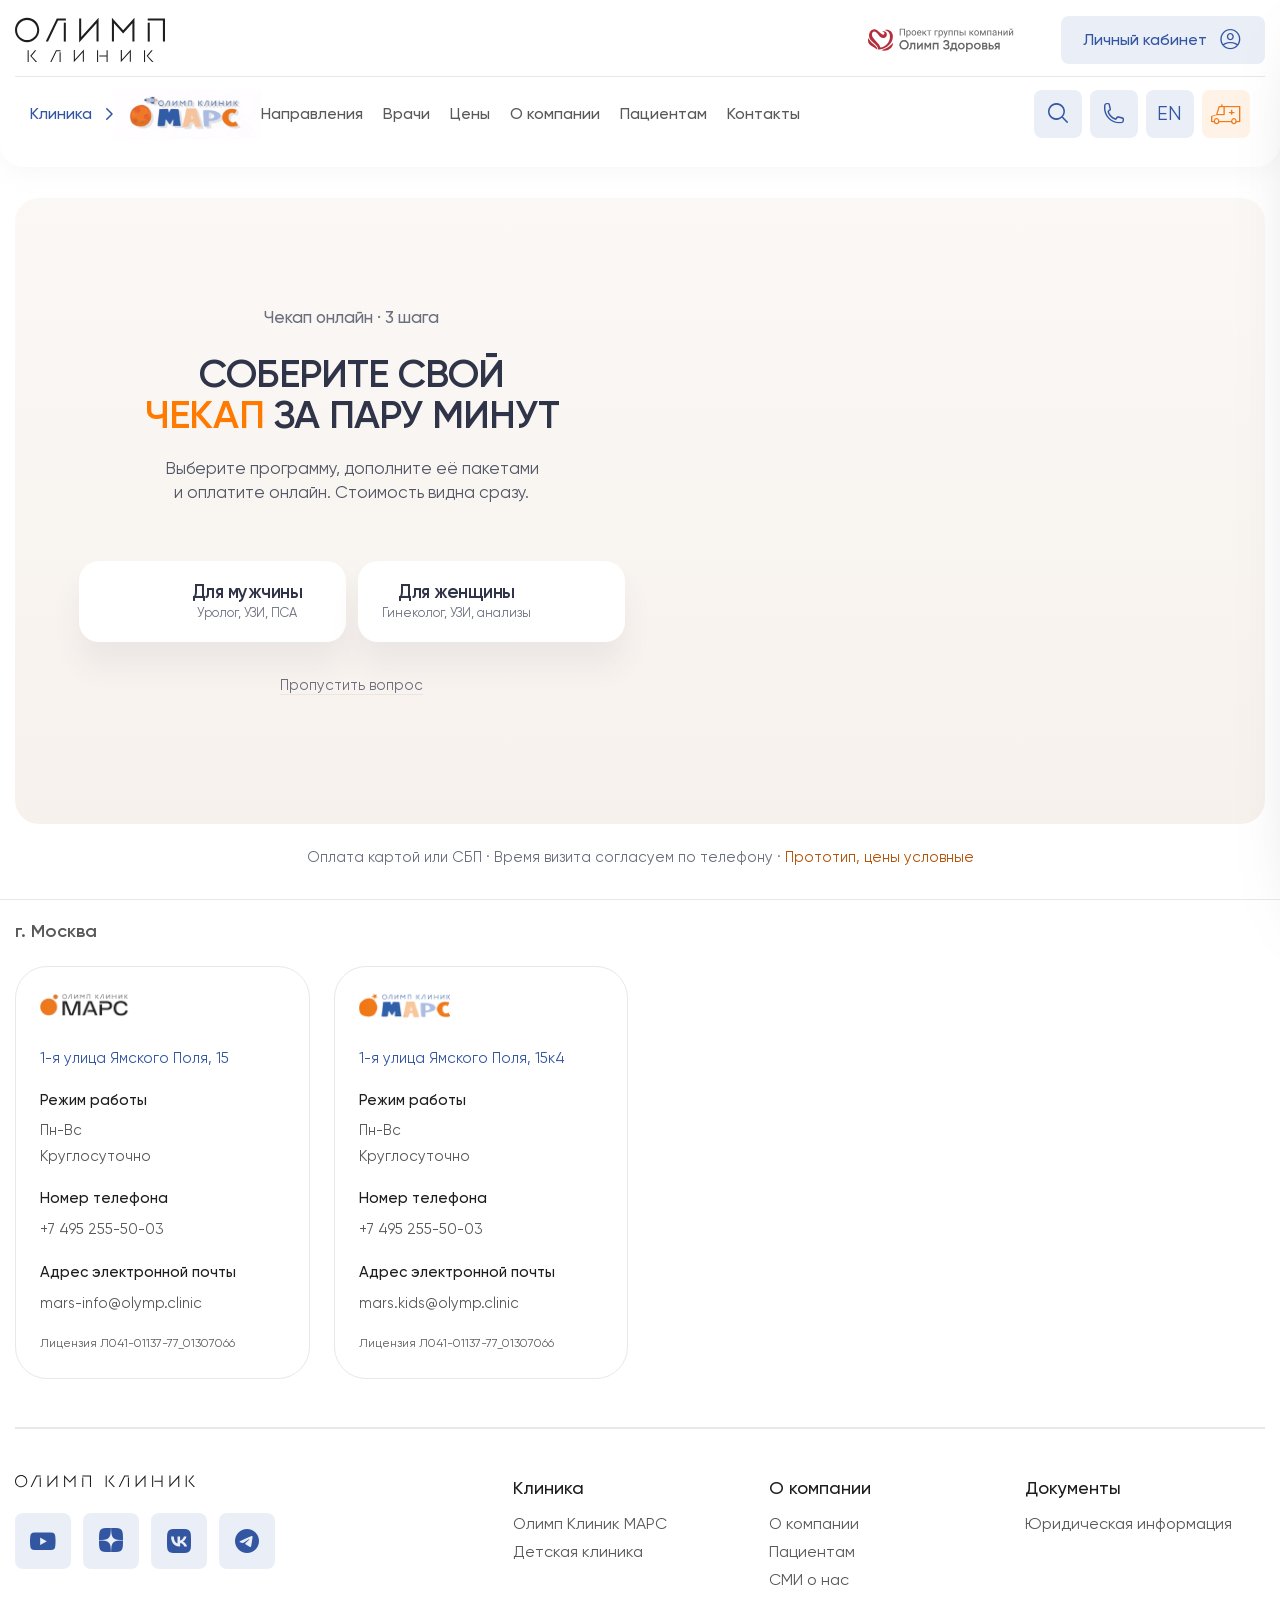
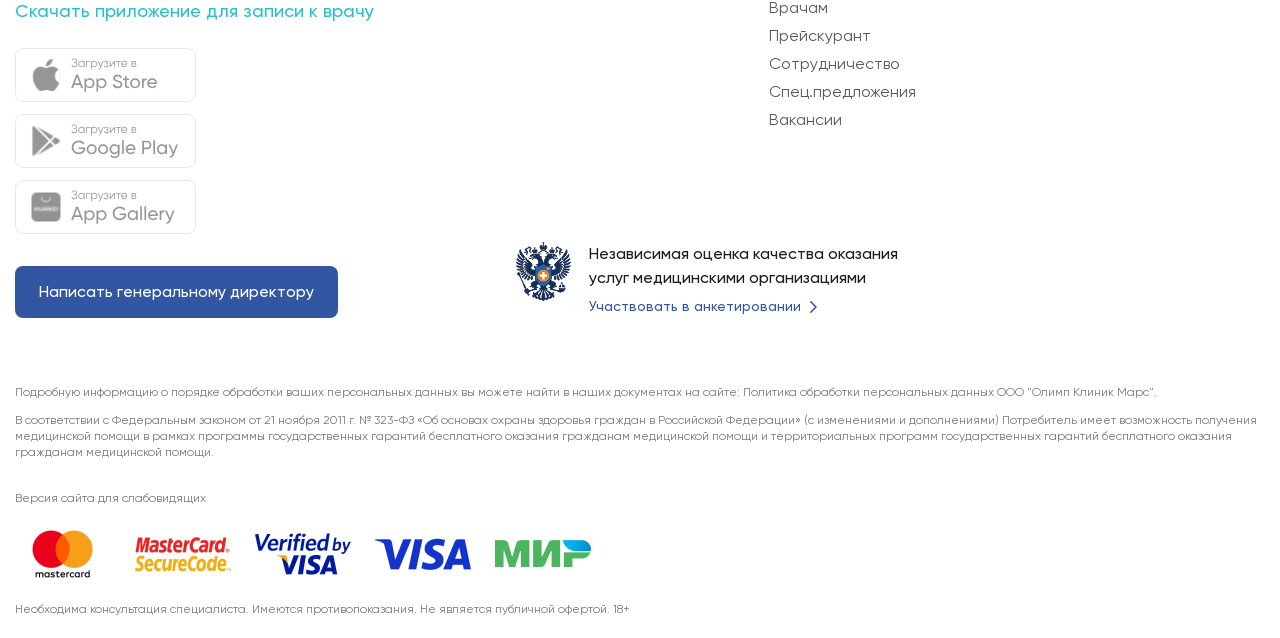
==== v3.html @ a95e1b75 "Добавить v3 отдельной страницей: шапка и подвал сайта, Gilroy, обводка карточек Co-Authored-By: Clau" ====
<!doctype html>
<html lang="ru">
<head>
<meta charset="utf-8">
<meta name="viewport" content="width=device-width, initial-scale=1, viewport-fit=cover">
<title>Конструктор чекапа · v3</title>
<link rel="icon" type="image/png" sizes="96x96" href="[data-uri]">
<link rel="preconnect" href="https://fonts.googleapis.com">
<link rel="stylesheet" href="https://fonts.googleapis.com/css2?family=JetBrains+Mono:wght@400;600&display=swap">
<style>
/* v2 — по макету Figma «Mars clinic» (node 2-894): кремовый фон, белые карточки, navy-остров заказа, оранжевый акцент.
   Всё выровнено по одной сетке: общий левый край у заголовка, карточек и логотипа; общая ось у текста и кнопок на интро. */
:root{
  --page:#ffffff; --bg:#f7f3ef; --card:#ffffff; --card-shadow:0 0 24px rgba(0,35,112,.12); --cream:#f6efe8; --cream-2:#efe6dc;
  --hover-shadow:0 30px 70px -18px rgba(150,96,52,.14),0 8px 24px -12px rgba(150,96,52,.08);
  --ink:#2f3448; --muted:#6b6f7d; --faint:#9a9daa; --line:#ebe5de;
  --navy:#203f8c; --navy-2:#18326f; --blue:#2c4fa3;
  --orange:#ff7a00; --orange-2:#ff9230;
  --ok:#00a69c; --ok-soft:#e5f6f5; --warn:#b45309; --warn-soft:#fff1e5; --err:#e84355;
  --f-ui:SiteGilroy,-apple-system,BlinkMacSystemFont,"Segoe UI",Roboto,Helvetica,Arial,sans-serif;
  --f-mono:"JetBrains Mono",ui-monospace,Menlo,monospace;
  --gut:15px; --container:1502px; --sh-h:167px; --sh-bar:91px; --sh-bottom:0px;   /* внешнее поле страницы */
  --pad:clamp(16px,calc(8px + 1.85vw),40px);   /* внутреннее поле карточек */
  --gap:clamp(12px,calc(8px + .9vw),18px);   /* расстояние между карточками */
  /* --vu: «вертикальный пиксель». 1px при высоте окна от 900, плавно до .5px при 600 — на него умножены вертикальные отступы */
  --vu:clamp(.5px,calc(.5px + (100svh - 600px) * .00167),1px);
  --v-page:clamp(12px,min(2.4vw,calc(32 * var(--vu))),32px);   /* верхнее поле страницы */
  --v-bottom:120px;                                          /* нижнее поле: под панелью заказа на мобильном */
  --pad-y:clamp(14px,min(var(--pad),calc(40 * var(--vu))),40px);   /* вертикальное поле карточек */
  --ctl:max(50px,calc(64 * var(--vu)));                      /* высота крупных кнопок */
  --ac-px:clamp(16px,calc(10.667px + 1.481vw),24px);
  --ac-py:clamp(14px,calc(24 * var(--vu)),24px);
  --b:clamp(.78px,calc(.66px + .0375vw),1px);                /* масштаб кнопок «Для мужчины / женщины» (1px = макет 96px) */
  --r:16px; --r-lg:24px;
  --spring:cubic-bezier(.32,1.42,.52,1); --ease:cubic-bezier(.2,.8,.2,1);
  color-scheme:light;
}
*{box-sizing:border-box}
html,body{margin:0}
body{background:var(--page);color:var(--ink);font-family:var(--f-ui);font-size:16px;line-height:1.5;-webkit-font-smoothing:antialiased}
button{font:inherit;color:inherit;cursor:pointer}
:focus-visible{outline:2px solid var(--orange);outline-offset:2px}
/* обводка только для клавиатуры: после клика мышью или тапа её нет */
html[data-input="pointer"] :focus-visible{outline:none}
h1,h2,h3,h4{margin:0;text-wrap:balance}
.mono{font-variant-numeric:tabular-nums;font-weight:600}

.wrap{max-width:var(--container);margin:0 auto;padding:calc(var(--sh-h) + var(--v-page)) max(var(--gut),env(safe-area-inset-right,0px)) var(--v-bottom) max(var(--gut),env(safe-area-inset-left,0px))}

@media (max-width:575px){ :root{--gut:16px} }
@media (min-width:1101px){
  :root{--v-bottom:clamp(32px,calc(120 * var(--vu)),120px);--b:clamp(.7px,min(calc(.7px + (100svh - 600px) * .001),calc(.7px + (100vw - 1100px) * .0008)),1px)}
  body.intro{--v-bottom:var(--v-page)}
}

/* ---------- logo ---------- */

/* ---------- stepper ---------- */
.stepper{display:flex;align-items:center;gap:6px;flex-wrap:wrap}
.st{display:flex;align-items:center;gap:10px;height:max(34px,calc(40 * var(--vu)));padding:0 16px;border-radius:12px;font-size:clamp(14px,calc(13.333px + .185vw),15px);color:var(--faint);font-weight:500;white-space:nowrap;transition:background .3s,color .3s}
.st b{font-weight:500;min-width:10px;text-align:center;display:grid;place-items:center}
.st b svg{width:13px;height:13px;color:var(--ok)}
.st.done{color:var(--muted)}
.st.cur{color:var(--ink);font-weight:700;background:var(--bg)}
.st.cur b{color:var(--orange);font-weight:600}

/* ---------- page head (шаги 1–4) ---------- */
.phead{display:grid;grid-template-columns:minmax(0,1fr) auto;align-items:center;gap:20px 32px;margin-bottom:clamp(14px,min(1.4vw,calc(20 * var(--vu))),20px)}
.phead h2{font-size:clamp(24px,min(max(2.6vw,calc(21px + 1.1vw)),5svh),42px);line-height:1.1;font-weight:700;letter-spacing:-.03em}
.phead p{margin:max(4px,calc(10 * var(--vu))) 0 0;color:var(--muted);font-size:clamp(15px,calc(13.667px + .37vw),17px)}
body.intro #flowHead{display:none}
@media (max-width:860px){ .phead{grid-template-columns:minmax(0,1fr)} .phead .stepper{order:-1;position:relative;flex-wrap:nowrap;overflow-x:auto;scrollbar-width:none;-webkit-overflow-scrolling:touch;margin-inline:calc(-1 * var(--gut));padding-inline:var(--gut)} .phead .stepper::-webkit-scrollbar{display:none} .phead .st{flex:none} }

/* ---------- layout ---------- */
.grid{display:grid;grid-template-columns:minmax(0,1fr) clamp(300px,24vw,413px);gap:var(--gap);align-items:stretch}
@media (min-width:1101px){ body:not(.s1) .grid{column-gap:clamp(40px,3.4vw,64px)} }
.grid.solo{grid-template-columns:minmax(0,1fr)}
.grid.solo .aside{display:none}
.stage{min-width:0}
.view{animation:viewIn .5s var(--ease) both}
@keyframes viewIn{from{opacity:0;transform:translateY(10px);filter:blur(6px)}to{opacity:1;transform:none;filter:none}}
@media (max-width:1100px){ .grid{grid-template-columns:minmax(0,1fr)} .aside{display:none} }

/* ================= INTRO ================= */
.hero{position:relative;background:linear-gradient(180deg,rgba(246,241,236,.5),rgba(239,228,218,.5));border-radius:var(--r-lg);min-height:clamp(500px,calc(100svh - var(--sh-h) - var(--v-page) - var(--v-bottom) - 23px - max(8px,calc(22 * var(--vu)))),800px);display:grid;grid-template-rows:1fr;isolation:isolate}
.hero-body{position:relative;z-index:3;display:grid;grid-template-columns:minmax(0,46%) 1fr;padding:0 0 0 clamp(24px,5vw,80px)}
.hero-copy{display:flex;flex-direction:column;align-items:center;justify-content:center;text-align:center;gap:max(10px,calc(22 * var(--vu)));padding:max(16px,calc(48 * var(--vu))) 0 max(20px,calc(64 * var(--vu)))}
.eyebrow{color:var(--muted);font-size:clamp(15px,calc(13.667px + .37vw),17px);font-weight:500}
.h1{font-size:clamp(26px,min(3.1vw,5.6svh),54px);line-height:1.04;font-weight:700;letter-spacing:-.02em;text-transform:uppercase}
.h1 em{font-style:normal;color:var(--orange)}
.lead{margin:0;color:var(--ink);opacity:.82;font-size:clamp(17px,1.2vw,21px);line-height:1.4;max-width:30em}
.pick{display:grid;grid-template-columns:1fr 1fr;gap:12px;width:100%;max-width:672px;margin-top:max(12px,calc(34 * var(--vu)))}
.who-btn{position:relative;height:calc(96 * var(--b));border:0;border-radius:20px;background:var(--card);box-shadow:0 23px 30px rgba(66,68,90,.07);display:grid;align-items:center;overflow:visible;isolation:isolate;transition:background .3s var(--ease),transform .45s var(--spring),box-shadow .3s}
.who-btn .t{display:flex;flex-direction:column;align-items:center;line-height:1.2}
.who-btn .t b{font-size:max(16px,calc(22 * var(--b)));font-weight:600;letter-spacing:-.025em;line-height:1.14;white-space:nowrap}
.who-btn .t small{font-size:max(13px,calc(15 * var(--b)));color:var(--muted);margin-top:2px;white-space:nowrap}
/* иконка одного размера и на одной высоте в обеих кнопках, зеркально по краям */
.who-btn .icw{position:absolute;inset:0;overflow:hidden;border-radius:inherit;pointer-events:none;z-index:1}
.who-btn .ic{position:absolute;display:flex;align-items:center;justify-content:center;pointer-events:none;z-index:1;transition:transform .5s var(--spring)}
.who-btn .rot{flex:none;display:block}
.who-btn .crop{display:block;position:relative;overflow:hidden}
.who-btn .crop img{position:absolute;max-width:none;display:block}
/* геометрия 1:1 из Figma (кнопка 330×96) */
.who-m .ic{left:calc(-10 * var(--b));top:calc(9 * var(--b));width:calc(127.47 * var(--b));height:calc(153.63 * var(--b))}
.who-m .rot{transform:rotate(-11.18deg)}
.who-m .crop{width:calc(103 * var(--b));height:calc(136.25 * var(--b))}
.who-m .crop img{left:-44.49%;top:-21.09%;width:185.07%;height:139.91%}
.who-f .ic{right:calc(8.6 * var(--b));top:calc(-55 * var(--b));width:calc(118.4 * var(--b));height:calc(146.64 * var(--b))}
.who-f .rot{transform:rotate(-20.31deg)}
.who-f .crop{width:calc(79.23 * var(--b));height:calc(127.04 * var(--b))}
.who-f .crop img{inset:0;width:100%;height:100%}
.who-m{grid-template-columns:calc(110 * var(--b)) 1fr;padding:0 calc(28 * var(--b)) 0 0}

.who-m .t{grid-column:2}
.who-f{grid-template-columns:1fr calc(110 * var(--b));padding:0 0 0 calc(28 * var(--b))}

.who-f .t{grid-column:1}
@media (hover:hover){.who-btn:hover{transform:translateY(-2px);box-shadow:0 26px 34px rgba(66,68,90,.14)}}
@media (hover:hover){.who-m:hover .ic{transform:translateY(-4px) rotate(6deg)}}
@media (hover:hover){.who-f:hover .ic{transform:translateY(-4px) rotate(-6deg)}}
.who-btn:active{transform:scale(.98)}
.skip{margin-top:max(0px,calc(6 * var(--vu)));background:none;border:0;color:var(--muted);font-size:clamp(14px,calc(13.333px + .185vw),15px);text-decoration:underline;text-decoration-color:var(--line);text-underline-offset:4px;padding:4px}
@media (hover:hover){.skip:hover{color:var(--ink)}}
/* фото: прижато к правому и нижнему краю карточки, голова выходит за верхний край */
.hero-ph{position:absolute;z-index:2;right:0;bottom:0;top:calc(-1 * min(16%,var(--v-page)));width:57%;overflow:hidden;border-bottom-right-radius:var(--r-lg);pointer-events:none}
.hero-ph img{position:absolute;right:0;bottom:-2%;width:100%;max-width:none;aspect-ratio:1;object-fit:cover;object-position:right bottom}
.hero-facts{margin:max(8px,calc(22 * var(--vu))) 0 0;text-align:center;color:var(--muted);font-size:clamp(14px,calc(13.333px + .185vw),15px)}
.hero-facts .pr{color:var(--warn)}
/* фото вписывается и в ширину, и в высоту блока: на низком окне голова не обрезается */
@media (min-width:1101px){
  .hero-ph{container-type:size}
  .hero-ph img{width:min(100cqw,105cqh)}
  .hero-body{grid-template-columns:minmax(0,max(46%,520px)) 1fr}
}
@media (max-width:1100px){
  .h1{font-size:clamp(26px,calc(19px + 2.2vw),40px)}
  .lead{font-size:clamp(15.5px,calc(14.273px + .341vw),17px)}
  .pick{grid-template-columns:repeat(auto-fit,minmax(min(100%,290px),1fr))}
  .hero{min-height:0;grid-template-rows:auto auto auto;margin-top:0}
  .hero-body{grid-template-columns:minmax(0,1fr);padding:0 clamp(16px,4vw,48px)}
  .hero-copy{padding:36px 0 32px}
  .hero-ph{position:relative;top:auto;width:100%;height:auto;margin-top:calc(min(100%,640px) * -.085);display:flex;justify-content:center;border-radius:0 0 var(--r-lg) var(--r-lg)}
  .hero-ph img{position:static;display:block;width:min(100%,640px)}
}
@media (max-width:640px){
  .hero{border-radius:16px}
  .hero-ph{border-radius:0 0 16px 16px}
  .pick{margin-top:18px}
}

/* ================= PROGRAMS ================= */
/* subgrid: название, цена, шкала, счётчики, список и ссылка стоят на одной линии во всех трёх карточках */
.cards{container-type:inline-size;display:grid;grid-template-columns:repeat(3,minmax(0,1fr));column-gap:var(--gap);row-gap:0}
.pcard{position:relative;grid-row:span 6;display:grid;grid-template-rows:subgrid;background:var(--card);border-radius:var(--r);padding:var(--pad-y) var(--pad);border:1px solid #e8e8e8;cursor:pointer;transition:border-color .25s,box-shadow .3s,transform .4s var(--spring)}
@media (hover:hover){.pcard:hover{box-shadow:var(--card-shadow)}}
/* выбранная: рамка 2px без сдвига вёрстки — второй пиксель даёт внутренняя тень */
.pcard.sel{border-color:var(--navy);box-shadow:inset 0 0 0 1px var(--navy),0 0 0 0 transparent}
@media (hover:hover){.pcard.sel:hover{box-shadow:inset 0 0 0 1px var(--navy),var(--card-shadow)}}
.pcard h3{font-size:clamp(19px,calc(8px + 1.6cqw),24px);font-weight:700;letter-spacing:-.02em;line-height:1.2}
.pcard .desc{margin:max(3px,calc(6 * var(--vu))) 0 0;color:var(--muted);font-size:clamp(14px,calc(13.333px + .185vw),15px);line-height:1.5}
.price{padding-top:max(12px,calc(30 * var(--vu)));font-variant-numeric:tabular-nums;font-weight:700;font-size:clamp(24px,calc(14px + 2cqw),36px);letter-spacing:-.02em;line-height:1.1;align-self:end}
.meter{margin-top:max(10px,calc(18 * var(--vu)));height:2px;background:var(--line);border-radius:2px;overflow:hidden}
.meter i{display:block;height:100%;background:var(--orange);transition:width .8s var(--spring)}
.counts{margin:max(8px,calc(16 * var(--vu))) 0 0;color:var(--muted);font-size:clamp(14px,calc(13.333px + .185vw),15px)}
.counts b{color:var(--ink);font-weight:700}
.hl{list-style:none;margin:max(12px,calc(26 * var(--vu))) 0 0;padding:max(10px,calc(22 * var(--vu))) 0 0;border-top:1px dashed var(--line);display:grid;gap:max(4px,calc(8 * var(--vu)));align-content:start;font-size:clamp(14px,calc(13px + .278vw),15.5px)}
.hl .plus{color:var(--muted);font-size:clamp(13px,calc(12.333px + .185vw),14px)}
/* вход карточек программ: текст со стаггером, линия рисуется слева направо; только при переходе на шаг (.view) */
@media (prefers-reduced-motion:no-preference){
  .view .pcard{--c:0}
  .view .pcard:nth-child(2){--c:1}
  .view .pcard:nth-child(3){--c:2}
  .view .pcard .p-top{--d:0}
  .view .pcard .price{--d:1}
  .view .pcard .meter{--d:2}
  .view .pcard .counts{--d:4}
  .view .pcard .hl{--d:5}
  .view .pcard .hl li:nth-child(1){--d:6}
  .view .pcard .hl li:nth-child(2){--d:7}
  .view .pcard .hl li:nth-child(3){--d:8}
  .view .pcard .hl li:nth-child(4){--d:9}
  .view .pcard .hl li:nth-child(5){--d:10}
  .view .pcard .hl li:nth-child(6){--d:11}
  .view .pcard .p-link{--d:12}
  .view .pcard :is(.p-top,.price,.counts,.hl li,.p-link){animation:cardText .55s var(--ease) backwards;animation-delay:calc(140ms + var(--c) * 100ms + var(--d) * 55ms)}
  .view .pcard .meter{animation:lineScan .9s cubic-bezier(.65,0,.2,1) backwards;animation-delay:calc(140ms + var(--c) * 100ms + var(--d) * 55ms)}
  .view .pcard .hl{animation:hlLine .5s linear backwards;animation-delay:calc(140ms + var(--c) * 100ms + var(--d) * 55ms)}
}
@media (prefers-reduced-motion:no-preference) and (max-width:860px){ .view .pcard:nth-child(n){--c:0} }
@keyframes cardText{from{opacity:0;transform:translateY(8px)}}
@keyframes lineScan{from{clip-path:inset(0 100% 0 0)}to{clip-path:inset(0 0 0 0)}}
@keyframes hlLine{from{border-top-color:transparent}}
.p-link{justify-self:start;margin-top:max(10px,calc(26 * var(--vu)));display:inline-flex;align-items:center;gap:10px;border:0;background:none;padding:4px 0;font-size:clamp(15px,calc(14.333px + .185vw),16px);font-weight:700;color:var(--blue)}
.p-link svg{width:18px;height:18px;transition:transform .35s var(--spring)}
@media (hover:hover){.p-link:hover svg{transform:translateX(4px)}}
@media (max-width:860px){ .cards{grid-template-columns:minmax(0,1fr);row-gap:var(--gap)} .pcard{grid-row:auto;grid-template-rows:none} .pcard h3{font-size:clamp(20px,calc(17.12px + .8vw),24px)} .price{font-size:clamp(24px,calc(19.68px + 1.2vw),30px)} }

/* ---------- compare (мобильная версия) ---------- */
.compare{box-shadow:var(--card-shadow);margin-top:var(--gap);background:var(--card);border-radius:var(--r);overflow:hidden}
.compare summary{list-style:none;cursor:pointer;padding:18px var(--pad);display:flex;justify-content:space-between;align-items:center;font-weight:700}
.compare summary::-webkit-details-marker{display:none}
.compare summary svg{width:18px;height:18px;transition:transform .3s var(--ease)}
.compare[open] summary svg{transform:rotate(180deg)}
.cmp-tools,.cmp-toggle{padding:0 var(--pad) 12px;display:flex;gap:8px;align-items:center;font-size:15px;color:var(--muted)}
.cmp-toggle{padding:0;margin:14px 0}
.tbl-wrap{overflow:auto;max-height:min(520px,60svh);border-top:1px solid var(--line)}
.sheet-tbl{max-height:none;border:0}
table{border-collapse:collapse;width:100%;font-size:15px;min-width:520px}
th,td{padding:9px 12px;border-bottom:1px solid var(--line);text-align:center}
th:first-child,td:first-child{text-align:left}
thead th{position:sticky;top:0;background:var(--card);z-index:1;font-weight:700}
td.g{background:var(--bg);font-weight:700;font-size:12.5px;letter-spacing:.08em;text-transform:uppercase;color:var(--muted)}
.yes{color:var(--ok)}.no{color:var(--line)}.yes svg{width:16px;height:16px}
@media (min-width:1101px){ #cmp{display:none} }

/* ---------- buttons ---------- */
.btn{display:inline-flex;align-items:center;justify-content:center;gap:10px;white-space:nowrap;border-radius:12px;border:1px solid var(--line);background:var(--card);color:var(--ink);padding:max(8px,calc(12 * var(--vu))) 20px;font-weight:600;font-size:clamp(15px,calc(14.333px + .185vw),16px);transition:transform .3s var(--spring),background .2s,opacity .2s,border-color .2s}
.btn:active{transform:scale(.97)}
.btn svg{width:16px;height:16px}
.btn-dark{background:var(--orange);border-color:var(--orange);color:#fff}
@media (hover:hover){.btn-dark:hover{background:var(--orange-2);border-color:var(--orange-2)}}
.btn-lg{padding:8px 8px 8px 28px;min-height:var(--ctl);font-size:clamp(16px,calc(15.333px + .185vw),17px);justify-content:space-between}
.btn-lg svg{width:34px;height:34px;padding:9px;border-radius:50%;background:rgba(255,255,255,.2)}
.btn-ghost{background:transparent;border-color:transparent;color:var(--muted)}
.btn[disabled],.btn[aria-disabled="true"]{background:var(--line);border-color:var(--line);color:var(--faint);cursor:not-allowed;transform:none;box-shadow:none}
@media (hover:hover){.btn[disabled]:hover,.btn[aria-disabled="true"]:hover{background:var(--line);border-color:var(--line);color:var(--faint);cursor:not-allowed;transform:none;box-shadow:none}}
.btn-lg[disabled] svg,.btn-lg[aria-disabled="true"] svg{background:rgba(47,52,72,.07)}
.nav-hint{display:flex;align-items:flex-start;gap:10px;margin:max(12px,calc(28 * var(--vu))) 0 -12px;font-size:15px;font-weight:600;line-height:1.35;color:var(--ink)}
.nav-hint::before{content:"!";flex:none;width:20px;height:20px;border-radius:50%;background:var(--orange);color:#fff;font-size:13px;font-weight:700;line-height:1;display:grid;place-items:center}
.nav{display:flex;justify-content:space-between;align-items:center;gap:10px;margin-top:max(14px,calc(28 * var(--vu)));flex-wrap:wrap}
.nav .hint{color:var(--muted);font-size:15px}
.nav.docked{display:none}

/* ================= ISLAND (Ваш заказ) ================= */
.aside{min-width:0}
.aside-in{transition:top .42s cubic-bezier(.2,.8,.2,1);position:sticky;top:calc(var(--sh-bar) + 20px);display:flex;flex-direction:column;gap:var(--gap)}
body.s1 .aside-in{height:100%}
.aside-note:empty{display:none}
.aside-note .resolve{margin-top:0}
.island{position:relative;display:flex;flex-direction:column;background:linear-gradient(170deg,#24479a,var(--navy) 55%,var(--navy-2));color:#fff;border-radius:var(--r);padding:var(--pad-y) 0 0;min-height:100%;overflow:hidden}
body:not(.s1) .island{min-height:0}
.island > *{padding-inline:var(--pad)}
.island h4{font-size:14px;letter-spacing:.08em;text-transform:uppercase;font-weight:700;color:rgba(255,255,255,.88);display:flex;justify-content:space-between;margin-bottom:max(8px,calc(16 * var(--vu)))}
.island h4 span:last-child{color:rgba(255,255,255,.55);letter-spacing:0;text-transform:none;font-weight:500}
.lines{display:grid;gap:0;position:relative}
.line{display:flex;justify-content:space-between;gap:12px;padding:max(7px,calc(12 * var(--vu))) 0;border-bottom:1px solid rgba(255,255,255,.1);font-size:15.5px}
.line small{display:block;color:rgba(255,255,255,.6);font-size:13.5px}
.line .mono{white-space:nowrap}
@keyframes lineIn{from{opacity:0;transform:translateY(8px) scale(.97);filter:blur(4px)}to{opacity:1;transform:none;filter:none}}
.empty{background:rgba(255,255,255,.12);border-radius:8px;padding:14px 16px;font-size:15.5px;line-height:1.5}
.total{display:flex;justify-content:space-between;align-items:center;margin-top:max(12px,calc(26 * var(--vu)))}
.total>span:first-child{color:rgba(255,255,255,.7);font-size:15px}
.total .roll{font-size:32px}
.isl-note{margin-top:max(10px,calc(22 * var(--vu)));font-size:13.5px;color:rgba(255,255,255,.66);line-height:1.5}
.isl-sp{flex:1;min-height:max(14px,calc(32 * var(--vu)))}
.isl-actions{display:grid;grid-template-columns:auto 1fr;gap:clamp(10px,1.3vw,20px);padding-bottom:var(--pad-y)}
.isl-actions:empty{display:none}
.isl-hint:empty{display:none}
.isl-hint,.isl-actions{position:relative}
.isl-hint .nav-hint{margin:0 0 18px;color:#fff}
.isl-actions .btn[disabled],.isl-actions .btn[aria-disabled="true"]{background:rgba(255,255,255,.12);border-color:transparent;color:rgba(255,255,255,.55)}
@media (hover:hover){.isl-actions .btn[disabled]:hover,.isl-actions .btn[aria-disabled="true"]:hover{background:rgba(255,255,255,.12);border-color:transparent;color:rgba(255,255,255,.55)}}
.isl-actions .btn[disabled] svg,.isl-actions .btn[aria-disabled="true"] svg{background:rgba(255,255,255,.1)}
.isl-actions .btn{min-height:var(--ctl)}
.isl-actions .btn-ghost{grid-column:1;grid-row:1;border:1px solid rgba(255,255,255,.4);color:#fff;padding:0 24px}
@media (hover:hover){.isl-actions .btn-ghost:hover{background:rgba(255,255,255,.08)}}
.isl-actions .btn-dark{grid-column:2;grid-row:1;padding:8px 10px 8px 30px}
.isl-actions .btn-dark:only-child{grid-column:1 / -1}
/* узкая колонка заказа на небольших десктопах: обе кнопки в один ряд */
@media (min-width:1101px) and (max-width:1320px){
  .island{--pad:18px}
  .isl-actions{gap:10px}
  .isl-actions .btn-ghost{padding:0 14px}
  .isl-actions .btn-dark{padding:8px 8px 8px 16px}
}
.isl-foot{border-top:1px solid rgba(255,255,255,.14);padding-block:max(10px,calc(22 * var(--vu))) max(12px,calc(26 * var(--vu)))}
.isl-foot:empty{display:none}
.isl-foot button{background:none;border:0;padding:0;color:#fff;font-size:16px;font-weight:500;display:inline-flex;gap:10px;align-items:center}
.isl-foot svg{width:16px;height:16px;transition:transform .35s var(--spring)}
@media (hover:hover){.isl-foot button:hover svg{transform:translateX(4px)}}

.roll{display:inline-flex;font-variant-numeric:tabular-nums;font-weight:700;letter-spacing:-.02em;line-height:1}

/* ================= ADDONS ================= */
.levelbar{display:flex;align-items:center;gap:14px;flex-wrap:wrap}
.levelbar .lbl{font-size:clamp(14px,calc(13.333px + .185vw),15px);color:var(--muted)}
.seg{position:relative;display:inline-grid;grid-auto-flow:column;grid-auto-columns:1fr;background:var(--bg);border-radius:12px;padding:4px;max-width:100%}
.seg button{border:0;background:none;padding:max(6px,calc(9 * var(--vu))) clamp(10px,calc(4.667px + 1.481vw),18px);border-radius:8px;font-size:clamp(14px,calc(13px + .278vw),15.5px);font-weight:600;color:var(--muted);white-space:nowrap}
.seg-ink{position:absolute;inset:4px;display:grid;grid-auto-flow:column;grid-auto-columns:1fr;background:var(--navy);border-radius:8px;pointer-events:none;transition:clip-path .55s var(--spring)}
.seg-ink span{display:grid;place-items:center;padding:max(6px,calc(9 * var(--vu))) clamp(10px,calc(4.667px + 1.481vw),18px);font-size:clamp(14px,calc(13px + .278vw),15.5px);font-weight:600;color:#fff;white-space:nowrap}
@media (max-width:360px){ .seg button,.seg-ink span{padding-inline:5px;font-size:13px} }
.block{margin-top:max(18px,calc(34 * var(--vu)))}
.block-h{display:flex;justify-content:space-between;align-items:baseline;gap:10px;margin-bottom:max(8px,calc(14 * var(--vu)));flex-wrap:wrap}
.block-h h3{font-size:clamp(18px,calc(16.667px + .37vw),20px);font-weight:700}
.block-h span{font-size:clamp(13.5px,calc(12.5px + .278vw),15px);color:var(--muted)}
.acards{display:grid;grid-template-columns:repeat(auto-fit,minmax(min(100%,240px),1fr));gap:var(--gap)}
.acards.g2{grid-template-columns:repeat(auto-fit,minmax(min(100%,340px),1fr))}
.acard{position:relative;text-align:left;background:var(--card);border:1px solid #e8e8e8;border-radius:var(--r);padding:var(--ac-py) var(--ac-px);display:flex;flex-direction:column;gap:max(6px,calc(12 * var(--vu)));cursor:pointer;transition:border-color .25s,box-shadow .3s}
@media (hover:hover){.acard:hover{box-shadow:var(--card-shadow)}}
.acard.on{border-color:var(--navy)}
/* второй пиксель рамки выбранной карточки: поверх содержимого, чтобы не прятался под фото */
.acard::after{content:"";position:absolute;inset:0;border-radius:calc(var(--r) - 1px);box-shadow:inset 0 0 0 1px transparent;pointer-events:none;transition:box-shadow .25s}
.acard.on::after{box-shadow:inset 0 0 0 1px var(--navy)}
.acard b{font-size:clamp(16px,calc(14.667px + .37vw),18px);display:block;padding-right:52px}
.acard p{margin:4px 0 0;color:var(--muted);font-size:clamp(14px,calc(13.333px + .185vw),15px)}
.acard .ic{width:44px;height:44px;border-radius:50%;background:var(--cream);display:grid;place-items:center;color:var(--orange)}
.acard .ic svg{width:20px;height:20px}
.acard .foot{display:flex;justify-content:space-between;align-items:center;gap:8px;margin-top:auto;padding-top:8px}
.acard .ap{font-variant-numeric:tabular-nums;font-weight:700;font-size:clamp(16px,calc(14.667px + .37vw),18px)}
.acard .ap.muted{color:var(--muted);font-weight:500;font-size:clamp(13px,calc(12.333px + .185vw),14px)}
.linkish{background:none;border:0;padding:0;color:var(--blue);font-weight:600;font-size:clamp(14px,calc(13.333px + .185vw),15px)}
@media (hover:hover){.linkish:hover{text-decoration:underline;text-underline-offset:3px}}
.sw{position:absolute;top:var(--ac-py);right:var(--ac-px);width:44px;height:26px;border-radius:999px;background:var(--line);transition:background .25s}
.sw::after{content:"";position:absolute;top:3px;left:3px;width:20px;height:20px;border-radius:50%;background:#fff;box-shadow:0 1px 3px rgba(0,0,0,.25);transition:transform .45s var(--spring)}
.on .sw{background:var(--navy)}.on .sw::after{transform:translateX(18px)}
.radio{position:absolute;top:var(--ac-py);right:var(--ac-px);width:24px;height:24px;border-radius:50%;border:1.5px solid var(--line);background:#fff;transition:all .3s var(--spring)}
.on .radio{border:7px solid var(--navy)}
.pcard .radio{top:calc(var(--pad-y) + 2px);right:var(--pad)}
.pcard.sel .radio{border:7px solid var(--navy)}
@media (hover:hover){.pcard:hover:not(.sel) .radio{border-color:var(--navy)}}
.pcard .p-top{padding-right:36px}
.acard.photo{padding:0;overflow:hidden;flex-direction:row;align-items:stretch;gap:0}
.acard.photo .ph{flex:none;width:36%;min-height:max(130px,calc(200 * var(--vu)));position:relative;overflow:hidden;background:radial-gradient(80% 80% at 50% 100%,#fbe0c9,var(--cream))}
.acard.photo .ph img{position:absolute;inset:0;width:100%;height:100%;object-fit:cover;object-position:center 22%;transition:transform .8s var(--ease)}
.acard.photo.on .ph img{transform:scale(1.05)}
.acard.photo .bd{position:relative;display:flex;flex-direction:column;gap:max(6px,calc(12 * var(--vu)));padding:var(--ac-py) var(--ac-px);min-width:0;flex:1}
.more{margin-top:12px}
.resolve{margin-top:var(--gap);border-radius:12px;padding:max(10px,calc(16 * var(--vu))) 20px;font-size:clamp(14px,calc(13px + .278vw),15.5px);background:var(--bg)}
.resolve.pop{animation:viewIn .45s var(--ease) both}
.resolve svg{display:none}
.resolve.bad{background:var(--warn-soft)}
.resolve.flash{animation:resolveFlash 1.5s var(--ease)}
@keyframes resolveFlash{0%{box-shadow:0 0 0 0 rgba(255,122,0,0);background:var(--warn-soft)}18%{box-shadow:0 0 0 4px rgba(255,122,0,.6);background:#ffe0c2}55%{box-shadow:0 0 0 4px rgba(255,122,0,.35);background:#ffe9d4}100%{box-shadow:0 0 0 0 rgba(255,122,0,0);background:var(--warn-soft)}}
.resolve .acts{display:flex;gap:8px;flex-wrap:wrap;margin-top:12px}
.resolve .btn{padding:8px 14px;font-size:15px}

/* ================= ORDER ================= */
.order{display:grid;grid-template-columns:repeat(auto-fit,minmax(min(100%,280px),1fr));gap:10px}
.oline{background:var(--bg);border-radius:12px;display:grid;grid-template-columns:minmax(0,1fr) auto;grid-template-areas:"title title" "meta meta" "price link";align-items:baseline;column-gap:16px;padding:max(12px,calc(20 * var(--vu))) var(--ac-px);line-height:1.35}
.oline .ot{grid-area:title;font-weight:600;font-size:clamp(16px,calc(15.333px + .185vw),17px)}
.oline small{grid-area:meta}
.oline .mono{grid-area:price;margin-top:max(8px,calc(16 * var(--vu)));font-size:clamp(16px,calc(13.333px + .741vw),20px);font-weight:700;letter-spacing:-.01em}
.oline .linkish{grid-area:link;margin-top:max(8px,calc(16 * var(--vu)));justify-self:end}
/* одна позиция на всю ширину: цена и ссылка справа в один ряд */
.oline:only-child{grid-template-columns:minmax(0,1fr) auto auto;grid-template-areas:"title price link" "meta price link";align-items:center;column-gap:28px}
.oline:only-child .mono,.oline:only-child .linkish{margin-top:0}
.oline small{display:block;margin-top:2px;color:var(--muted);font-size:clamp(13px,calc(12.333px + .185vw),14px);font-weight:400}
.oline .linkish{font-size:clamp(14px,calc(13.333px + .185vw),15px);font-weight:600}
.oline .mono{white-space:nowrap}
.sum-row{display:flex;justify-content:space-between;align-items:center;gap:10px;margin-top:14px;flex-wrap:wrap}
.sum-row .price{padding:0;align-self:center;font-size:clamp(24px,2.1vw,36px)}
.edit-link{padding-inline:0;border:0;gap:8px;min-height:0}
.edit-link svg{flex:none;margin-left:-2px} /* у карандаша внутренний отступ в рисунке */
@media (hover:hover){.edit-link:hover{color:var(--ink);background:transparent}}
.form{margin-top:max(10px,calc(20 * var(--vu)));display:grid;grid-template-columns:repeat(3,minmax(0,1fr));gap:12px}
@media (max-width:760px){ .form{grid-template-columns:minmax(0,1fr)} }
.fld{display:flex;flex-direction:column;gap:4px;font-size:14px;color:var(--muted)}
.fld input{font:inherit;font-size:16px;color:var(--ink);background:var(--bg);border:1px solid transparent;border-radius:8px;padding:max(8px,calc(11 * var(--vu))) 16px;transition:border-color .2s,box-shadow .2s}
.fld input:focus{outline:none;border-color:var(--navy);box-shadow:0 0 0 4px rgba(32,63,140,.12)}
.fld.err input{border-color:var(--err)}
.fld .e{color:var(--err);font-size:13px}
.fld .e:empty,.consents .e:empty{display:none}
.consents{display:flex;flex-wrap:wrap;gap:6px 24px;margin-top:14px;font-size:14px;color:var(--muted)}
.consents .e{flex-basis:100%}
.consents label{display:flex;gap:8px;align-items:flex-start;cursor:pointer}
.consents input{width:16px;height:16px;accent-color:var(--orange);margin:2px 0 0;flex:none}
.consents a{color:var(--blue)}
.notice{margin-top:10px;font-size:14px;color:var(--muted)}
.notice svg{display:none}
.pay-btn{width:100%;max-width:420px;margin-top:max(10px,calc(16 * var(--vu)));min-height:max(48px,calc(56 * var(--vu)));font-size:16px;font-weight:600}
.pay-btn .pay-ic{width:40px;height:40px;border-radius:50%;background:rgba(255,255,255,.2);display:grid;place-items:center;flex:none;transition:background .3s}
.pay-btn .pay-ic svg{width:20px;height:20px;padding:0;background:none}
.pay-btn.locked{opacity:.55}
.pay-btn.busy{pointer-events:none}
.pay-btn.done{background:var(--ok);border-color:var(--ok)}
.spin{width:20px;height:20px;border-radius:50%;border:2.5px solid rgba(255,255,255,.35);border-top-color:#fff;animation:sp .8s linear infinite}
@keyframes sp{to{transform:rotate(360deg)}}
.shake{animation:shake .4s}
@keyframes shake{20%,60%{transform:translateX(-6px)}40%,80%{transform:translateX(6px)}}

/* ================= RESULT ================= */
.res{box-shadow:var(--card-shadow);display:grid;grid-template-columns:minmax(0,1fr) clamp(270px,30vw,320px);gap:clamp(18px,2.6vw,30px);align-items:start;background:var(--card);border-radius:var(--r);padding:var(--pad-y) var(--pad)}
@media (max-width:760px){ .res{grid-template-columns:minmax(0,1fr)} }
.res .h2{font-size:clamp(26px,2.2vw,34px);font-weight:700;letter-spacing:-.02em;line-height:1.15}
.res .lead{font-size:17px;margin-top:10px}
.demo{display:flex;gap:10px;align-items:center;flex-wrap:wrap;margin-bottom:var(--gap);font-size:14px;color:var(--muted)}
.status{display:inline-flex;gap:8px;align-items:center;font-size:15px;font-weight:700}
.status.ok{color:var(--ok)}.status.wait{color:var(--ink)}.status.bad{color:var(--orange)}
.status svg{width:16px;height:16px}
.draw path{stroke-dasharray:30;stroke-dashoffset:30;animation:draw .6s .2s var(--ease) forwards}
@keyframes draw{to{stroke-dashoffset:0}}
.steps-after{list-style:none;padding:0;margin:22px 0 0;display:grid;gap:12px}
.steps-after li{display:flex;gap:12px;font-size:clamp(14.5px,calc(13.5px + .278vw),16px)}
.steps-after li b{flex:none;width:28px;height:28px;border-radius:50%;background:var(--cream);color:var(--orange);display:grid;place-items:center;font-size:13.5px}
.printer{width:100%;max-width:300px;margin:0 auto;position:relative}
.housing{position:relative;z-index:2;height:60px;border-radius:12px 12px 8px 8px;background:var(--bg);display:flex;justify-content:space-between;align-items:center;padding:0 16px;font-size:13.5px}
.housing b{font-family:var(--f-mono);letter-spacing:.2em;font-size:13px}
.housing span{color:var(--muted);display:flex;gap:6px;align-items:center}
.housing span i{width:7px;height:7px;border-radius:50%;background:var(--ok)}
.housing.busy span i{background:var(--orange);animation:blink .6s infinite}
@keyframes blink{50%{opacity:.3}}
.housing::after{content:"";position:absolute;left:26px;right:26px;bottom:8px;height:5px;border-radius:5px;background:var(--navy)}
.feed{position:relative;z-index:1;margin:-12px auto 0;width:252px;overflow:hidden;padding-bottom:20px}
.paper{background:#fff;color:var(--ink);font-family:var(--f-mono);font-size:11.5px;line-height:16px;padding:22px 16px 26px;filter:drop-shadow(0 8px 10px rgba(0,0,0,.14));-webkit-mask:conic-gradient(from -45deg at bottom,#0000,#000 1deg 89deg,#0000 90deg) 50%/10px 100%;mask:conic-gradient(from -45deg at bottom,#0000,#000 1deg 89deg,#0000 90deg) 50%/10px 100%}
.paper .c{text-align:center}.paper .m{font-weight:600;letter-spacing:.2em;font-size:12.5px}.paper .dim{color:#7a7a82}
.paper .r{display:flex;justify-content:space-between;gap:8px}.paper .tot{font-size:13.5px;font-weight:600}
.paper .bar{display:flex;gap:1px;height:30px;justify-content:center;margin:10px 0 6px}.paper .bar i{background:var(--ink);display:block}
.reprint{display:block;margin:6px auto 0}
.loader{width:56px;height:56px;margin:10px 0 18px;position:relative}
.loader i{position:absolute;inset:0;border-radius:50%;border:3px solid var(--line);border-top-color:var(--orange);animation:sp 1s linear infinite}
.loader i:nth-child(2){inset:10px;border-top-color:var(--navy);animation-duration:1.6s;animation-direction:reverse}

/* ================= overlays ================= */
.mbar{position:fixed;left:0;right:0;bottom:var(--sh-bottom);padding:0 max(12px,env(safe-area-inset-right,0px)) calc(12px + env(safe-area-inset-bottom,0px)) max(12px,env(safe-area-inset-left,0px));z-index:20;display:none;pointer-events:none}
@media (max-width:1100px){ .mbar.show{display:block} }
.mbar-in{pointer-events:auto;max-width:560px;margin:0 auto;background:linear-gradient(170deg,#24479a,var(--navy));color:#fff;border-radius:16px;box-shadow:0 20px 50px -20px rgba(14,36,87,.7);overflow:hidden}
.mbar-head{width:100%;background:none;border:0;display:flex;align-items:center;justify-content:space-between;gap:10px;padding:14px 20px;color:inherit}
.mbar-head .lft{display:flex;align-items:center;gap:10px;font-size:clamp(15px,calc(14.333px + .185vw),16px)}
.badge{min-width:22px;height:22px;padding:0 6px;border-radius:999px;background:var(--orange);color:#fff;font-size:13.5px;font-weight:600;display:grid;place-items:center}
.mbar-head .roll{font-size:clamp(20px,calc(18.667px + .37vw),22px)}
.mbar-head svg{width:18px;height:18px;transition:transform .35s var(--ease)}
.mbar.open .mbar-head svg{transform:rotate(180deg)}
.mbar-body{display:grid;grid-template-rows:0fr;transition:grid-template-rows .45s var(--ease)}
.mbar.open .mbar-body{grid-template-rows:1fr}
.mbar-body>div{overflow:hidden auto;max-height:calc(100svh - 96px)}
.mbar-body .lines{padding:0 20px 14px}
.toast{position:fixed;left:50%;top:calc(14px + env(safe-area-inset-top,0px));transform:translateX(-50%) translateY(-20px) scale(.9);opacity:0;background:var(--navy);color:#fff;padding:10px 18px 10px 12px;border-radius:12px;font-size:15px;display:flex;gap:10px;align-items:center;z-index:50;transition:all .5s var(--spring);pointer-events:none;max-width:calc(100% - 32px);box-shadow:0 14px 40px -14px rgba(0,0,0,.5)}
.toast.show{transform:translateX(-50%);opacity:1}
.toast{width:max-content;max-width:calc(100vw - 32px);line-height:1.35}
@media (max-width:640px){ .toast{border-radius:14px;padding:12px 18px 12px 14px;font-size:14.5px} }
.toast i{width:22px;height:22px;border-radius:50%;background:var(--orange);display:grid;place-items:center;flex:none}
.toast svg{width:13px;height:13px;color:#fff}
.backdrop{position:fixed;inset:0;background:rgba(20,24,40,.4);backdrop-filter:blur(3px);opacity:0;pointer-events:none;transition:opacity .3s;z-index:40}
.backdrop.show{opacity:1;pointer-events:auto}
.sheet{position:fixed;z-index:41;background:var(--card);display:flex;flex-direction:column;transition:transform .5s var(--spring);top:12px;right:12px;bottom:12px;width:min(460px,calc(100% - 24px));border-radius:16px;transform:translateX(110%);box-shadow:0 30px 80px -20px rgba(0,0,0,.4)}
.sheet.wide{width:min(840px,calc(100% - 24px))}
.sheet.show{transform:none}
@media (max-width:640px){ .sheet,.sheet.wide{top:auto;left:0;right:0;bottom:0;width:100%;max-height:86vh;border-radius:16px 16px 0 0;transform:translateY(105%);padding-bottom:env(safe-area-inset-bottom,0px)} .sheet.show{transform:none} }
.sheet-h{padding:max(14px,calc(24 * var(--vu))) var(--ac-px) max(10px,calc(14 * var(--vu)));display:flex;justify-content:space-between;gap:12px;align-items:flex-start;border-bottom:1px solid var(--line)}
.sheet-h h3{font-size:clamp(18px,calc(16px + .556vw),21px);font-weight:700}
.sheet-h p{margin:4px 0 0;color:var(--muted);font-size:clamp(14px,calc(13.333px + .185vw),15px)}
.x{position:relative;width:36px;height:36px;padding:0;flex:none;border-radius:50%;border:0;background:var(--bg)}
.x svg{position:absolute;inset:0;margin:auto;width:16px;height:16px} /* iOS Safari смещала крестик при центровке через grid */
.x svg{width:16px;height:16px}
.sheet-b{overflow-y:auto;padding:8px var(--ac-px) max(14px,calc(24 * var(--vu)))}
.grp{margin-top:max(10px,calc(16 * var(--vu)))}
.grp h5{margin:0 0 6px;font-size:12.5px;letter-spacing:.08em;text-transform:uppercase;color:var(--muted)}
.grp ul{list-style:none;margin:0;padding:0}
.grp li{padding:max(6px,calc(9 * var(--vu))) 0;border-bottom:1px solid var(--line);font-size:clamp(14px,calc(13px + .278vw),15.5px)}

@media (prefers-reduced-motion:reduce){*,*::before,*::after{animation-duration:.01ms!important;transition-duration:.12s!important}}
/* телефон: шрифты мельче, «Назад» и «Дальше» в одну строку */
@media (max-width:640px){
  .nav{flex-wrap:nowrap}
  .nav[style]{flex-direction:column;align-items:stretch}
  .nav[style] .btn,.nav[style] .btn-lg{flex:none;width:100%}
  .nav .btn{flex:none}
  .nav .btn-lg{flex:1;min-width:0}
  .btn-lg{font-size:16px;min-height:56px}
  .lead{font-size:15.5px}
  .oline,.oline:only-child{grid-template-columns:minmax(0,1fr) auto;grid-template-areas:"title price" "meta link";align-items:center;column-gap:12px;padding:16px 18px}
  .oline .mono,.oline .linkish,.oline:only-child .mono,.oline:only-child .linkish{margin-top:0}
  .oline .linkish{justify-self:end}
  .fld,.notice,.status,.res .lead{font-size:14px}
  .fld input{font-size:16px} /* меньше 16 — iOS приближает страницу при вводе */
  .consents{font-size:14px}
  .pay-btn{font-size:16px}
  .x{width:44px;height:44px}
  .x svg{width:20px;height:20px}
}
/* переносы: длинный текст — pretty, заголовки и короткие тексты — balance */
body{text-wrap:pretty}
h1,h2,h3,h4,h5,h6,.h1,.h2,.eyebrow,.lead,.phead p,.pcard .desc,.counts,.hl li,.who-btn .t,
.acard b,.acard p,.line > div,.line small,.oline > div,.oline small,.isl-note,.empty,.nav-hint,
.hero-facts,.notice,.resolve,.toast span,.block-h span,.levelbar .lbl,.sheet-h p,.grp li,
.consents label span,.consents .e,.fld .e,th,td,.status,.steps-after li span{text-wrap:balance}
/* цена и ссылка в подвале карточки не разрываются: не хватает места — ссылка уходит на строку ниже целиком */
.acard .foot{flex-wrap:wrap}
.acard .foot .ap,.acard .foot .linkish{white-space:nowrap}
</style>
<link rel="stylesheet" href="site-shell/site-shell.css">
</head>
<body>
<div class="ss" id="siteHeader">
<header class="b-header header new-header header-fixed">
    <div class="header__top">
        <div class="links-wrapper">
            <a href="https://mars-clinic.ru/" class="logo-link">
                <picture>
                    <source srcset="site-shell/img/27k284hapwhtbrwt4n7y87hvt4jz2ia6.svg" media="(max-width: 480px)">
                    <img src="site-shell/img/p5gfji40i1maoil1wytpjzhpugyqz1tr.svg" alt="image" class="logo-image">
                </picture>
            </a>
            <a href="https://olimp-medgroup.ru/" rel="noopener noreferrer" target="_blank" aria-label="Олимп Здоровье" class="add-link">
                <img src="site-shell/img/2mhej9vym1pmah7jskfilnypiqxm07xu.svg" alt="Олимп Здоровье" class="logo-image">
            </a>
        </div>
                <div class="backcall-block">
            <div class="extra-content">
                <a href="tel:+74952550903" class="extra-link js-extra-link"><span>Неотложная помощь</span></a>
                <div class="extra-block">
                    <a href="tel:+74952550903" class="phone-link">
                        <svg width="21" height="21" fill="none" xmlns="http://www.w3.org/2000/svg">
                            <path fill-rule="evenodd" clip-rule="evenodd" d="M4.372 0c.86 0 1.61.585 1.818 1.42l1.107 4.423a1.872 1.872 0 0 1-.695 1.954l-1.293.97-.011.01a.31.31 0 0 0-.112.35 11.289 11.289 0 0 0 6.695 6.69l.084.015a.33.33 0 0 0 .267-.14l.97-1.294.001-.002a1.88 1.88 0 0 1 1.951-.693h.003l4.423 1.107c.833.208 1.42.957 1.42 1.818V18a3 3 0 0 1-3 3h-2.25C7.052 21 0 13.948 0 5.25V3a3 3 0 0 1 3-3h1.372zM3 1.5A1.5 1.5 0 0 0 1.5 3v2.25c0 7.87 6.38 14.25 14.25 14.25H18a1.5 1.5 0 0 0 1.5-1.5v-1.372a.376.376 0 0 0-.284-.363l-4.421-1.107a.382.382 0 0 0-.394.142v-.001l-.97 1.292c-.433.578-1.187.88-1.921.68l-.147-.046a12.79 12.79 0 0 1-7.588-7.588l-.004-.011A1.81 1.81 0 0 1 4.42 7.56l1.282-.962.001-.001a.373.373 0 0 0 .139-.39L4.735 1.784a.375.375 0 0 0-.363-.284H3z" fill="#FF7900" />
                            <path d="M18.75 1.5a.75.75 0 0 1 .75.75v4.5a.75.75 0 0 1-1.5 0V4.06l-4.72 4.72a.75.75 0 1 1-1.06-1.06L16.94 3h-2.69a.75.75 0 0 1 0-1.5h4.5z" fill="#FF7900" />
                        </svg>
                        <span>+7 495 255-09-03</span>
                    </a>
                </div>
            </div>
            <a href="https://lk.olymp.clinic" class="profile-link">Личный кабинет</a>
        </div>
    </div>
    <div class="header__bottom">
        <div class="header__bottom-line">
            <div class="header__bottom-line-left">
                <a href="tel:+74952555003" class="phone-link-mobile">
                    +7 495 255-50-03                </a>
            </div>
            <div class="header__bottom-line-right">
                    <div class="b-clinic-block clinic-block clinic-block--m-r-14 b-clinic-block--top-menu clinic-block--show-gif">
                    <a href="javascript:void(0);" class="clinic-link js-clinic-menu"><span>Клиника</span></a>
            <div class="clinic-list">
                <ul>
                                                                        <li>
                                <a href="https://mars-clinic.ru/clinics/mars/" class="clinic-item active">
                                    <div class="icon-block">
                                        <picture>
                                            <img src="site-shell/img/vctsxdnrp8v0cfouwejfera7b2uhmnbu.svg" alt="Олимп Клиник МАРС" class="clinic-logo">
                                        </picture>
                                    </div>
                                    <div class="descr-block">
                                        <span class="item-title">Олимп Клиник МАРС</span>
                                        <span class="item-address">Москва, 1-я улица Ямского Поля, 15</span>
                                    </div>
                                </a>
                            </li>
                                                                        <li>
                                <a href="https://mars-clinic.ru/clinics/detskaya-klinika/" class="clinic-item active">
                                    <div class="icon-block">
                                        <picture>
                                            <img src="site-shell/img/8fp4fdrvktsd2bz2rqxdhfu71tbryo88.svg" alt="Детская клиника" class="clinic-logo">
                                        </picture>
                                    </div>
                                    <div class="descr-block">
                                        <span class="item-title">Детская клиника</span>
                                        <span class="item-address">1-я улица Ямского Поля, 15к4</span>
                                    </div>
                                </a>
                            </li>
                                                                        <li class="clinic-list__li-title">Санаторно-курортное лечение</li>
                            <li>
                                <!--noindex-->
                                    <a href="https://www.donresort.ru/?utm_source=main_olymp&utm_medium=button&utm_campaign=clinic_list" rel="nofollow" class="clinic-item active" target="_blank">
                                        <div class="icon-block">
                                            <picture>
                                                <img src="site-shell/img/gr5rpdn9bih8tgyx5tv3xq9e0s75gmeh.svg" alt="Санаторий Дон" class="clinic-logo">
                                            </picture>
                                        </div>
                                        <div class="descr-block">
                                            <span class="item-title">Санаторий Дон</span>
                                            <span class="item-address">Воронеж, Кленовая аллея, д.6</span>
                                        </div>
                                    </a>
                                <!--/noindex-->
                            </li>
                                    </ul>
            </div>
            </div>
            <a href="https://mars-clinic.ru/clinics/detskaya-klinika/" class="detskaya-klinika-btn-gif">
            <img src="site-shell/img/child-logo.gif" alt="Детская клиника МАРС">
        </a>
<nav id="main-menu" class="b-main-menu main-menu">
    <div class="b-main-menu__top">
        <div class="b-main-menu__left">
        <a href="https://mars-clinic.ru/en/" class="lang-link btn-border-grey b-lang-switch">EN</a>
            </div>
        <div class="b-main-menu__right">
            <button class="b-main-menu__close js-menu-close" type="button"></button>
        </div>
        <!-- <a href="https://mars-clinic.ru/" class="b-main-menu__search search-link"><span class="icon icon-search"></span></a> -->
        <div class="b-main-menu__search-form-wrap">
            <form action="https://mars-clinic.ru/" class="b-main-menu__search-form">
                <input id="search_input" type="text" name="q" class="b-main-menu__search-form-input" placeholder="Поиск...">
                <button type="submit" class="b-main-menu__search-form-submit"><span class="icon icon-search"></span></button>
            </form>
            <div class="search-result search-form-results-menu"></div>
        </div>
    </div>
    <ul role="list" class="b-main-menu__list">
                                    <li class="b-main-menu__submenu-item submenu-item desctop ">
                    <div class="b-main-menu__label">
                        <img src="site-shell/img/v2dqwp1g1shv2rzf7yokj5z1jpja92ss.svg" alt="">
                        <span>Направления</span>
                    </div>
                    <div class="b-main-menu__submenu-wrapper submenu-wrapper">
                        <ul>
                                                            <li class=" "><a href="https://mars-clinic.ru/areas/">Направления</a></li>
                                                            <li class=" "><a href="https://mars-clinic.ru/areas/chek-apy-i-kompleksnye-programmy/">Чек-апы и комплексные программы</a></li>
                                                            <li class=" "><a href="https://mars-clinic.ru/brochures/">Что мы лечим</a></li>
                                                            <li class=" "><a href="https://mars-clinic.ru/equipment/">Оборудование</a></li>
                                                    </ul>
                    </div>
                </li>
                                                <li class="single desctop mobile">
                    <a class="b-main-menu__label" href="https://mars-clinic.ru/doctors/">
                        <img src="site-shell/img/2y94g4a85akbua5n2f2o4t18eh5v3qdm.svg" alt="">
                        <span>Врачи</span>
                    </a>
                </li>
                                                <li class="single  mobile">
                    <a class="b-main-menu__label" href="https://mars-clinic.ru/areas/">
                        <img src="site-shell/img/v2dqwp1g1shv2rzf7yokj5z1jpja92ss.svg" alt="">
                        <span>Услуги</span>
                    </a>
                </li>
                                                <li class="single  mobile">
                    <a class="b-main-menu__label" href="https://mars-clinic.ru/areas/chek-apy-i-kompleksnye-programmy/">
                        <img src="site-shell/img/a2ovjgq2ldp9x4jmaxq4dwbrbn06tgh8.svg" alt="">
                        <span>Чек-апы и программы</span>
                    </a>
                </li>
                                                <li class="single desctop mobile">
                    <a class="b-main-menu__label" href="https://mars-clinic.ru/prices/">
                        <img src="site-shell/img/qggn5pj67o3jzcd8krfbt4y9k63fm02x.svg" alt="">
                        <span>Цены</span>
                    </a>
                </li>
                                                <li class="single  mobile">
                    <a class="b-main-menu__label" href="https://mars-clinic.ru/brochures/">
                        <img src="site-shell/img/r0jv9ld4vkcybz6b52p27j9dxj13dwr4.svg" alt="">
                        <span>Что мы лечим</span>
                    </a>
                </li>
                                                <li class="single  mobile">
                    <a class="b-main-menu__label" href="https://mars-clinic.ru/equipment/">
                        <img src="site-shell/img/iz4cq6ma6e34l0fbmjveby128rz49of2.svg" alt="">
                        <span>Оборудование</span>
                    </a>
                </li>
                                                <li class="b-main-menu__submenu-item submenu-item desctop mobile">
                    <div class="b-main-menu__label">
                        <img src="site-shell/img/ezdsc5khh1gf68brt5sr0tlp81bo88kx.svg" alt="">
                        <span>О компании</span>
                    </div>
                    <div class="b-main-menu__submenu-wrapper submenu-wrapper">
                        <ul>
                                                            <li class="desctop mobile"><a href="https://mars-clinic.ru/">О компании</a></li>
                                                            <li class="desctop mobile"><a href="https://mars-clinic.ru/publications/">Новости и статьи</a></li>
                                                            <li class="desctop mobile"><a href="https://mars-clinic.ru/smi/">СМИ о нас</a></li>
                                                            <li class="desctop mobile"><a href="https://mars-clinic.ru/cooperation/">Сотрудничество</a></li>
                                                            <li class="desctop mobile"><a href="https://mars-clinic.ru/vacancies/">Вакансии</a></li>
                                                    </ul>
                    </div>
                </li>
                                                <li class="b-main-menu__submenu-item submenu-item desctop mobile">
                    <div class="b-main-menu__label">
                        <img src="site-shell/img/72bd4gw7ztr8w9q2f0sv04nawbo1ojrs.svg" alt="">
                        <span>Пациентам</span>
                    </div>
                    <div class="b-main-menu__submenu-wrapper submenu-wrapper">
                        <ul>
                                                            <li class="desctop mobile"><a href="https://mars-clinic.ru/for-patients/">Анкеты</a></li>
                                                            <li class="desctop mobile"><a href="https://mars-clinic.ru/legal/">Юридическая информация</a></li>
                                                            <li class="desctop mobile"><a href="https://mars-clinic.ru/offers/">Акции</a></li>
                                                            <li class="desctop mobile"><a href="https://mars-clinic.ru/how-to-reach/">Как нас найти</a></li>
                                                            <li class="desctop mobile"><a href="https://mars-clinic.ru/faq/">Вопросы и ответы</a></li>
                                                    </ul>
                    </div>
                </li>
                                                <li class="single desctop mobile">
                    <a class="b-main-menu__label" href="https://mars-clinic.ru/how-to-reach/">
                        <img src="site-shell/img/v0tkmyg261tq0enqsqgux33i6o8hd3zn.svg" alt="">
                        <span>Контакты</span>
                    </a>
                </li>
                        </ul>
</nav>
                <div class="btns-block">
                    <a href="https://mars-clinic.ru/" class="search-link"><span class="icon icon-search"></span></a>
                    <div class="phone-content">
                        <a href="javascript:void(0);" class="phone-link js-phone-link"><span class="icon icon-phone"></span></a>
                        <div class="phones-block">
            <div class="block-item">
            <span class="item-title" style="--clinic-color: #ff8516; --clinic-color-bg: #fff2e6;">Олимп Клиник МАРС</span>
            <a href="tel:+74952555003" class="phone-link">+7 495 255-50-03</a>
            <a href="https://wa.me/74952555003" rel="noopener noreferrer" class="wa-link" target="_blank"><span class="icon icon-whatsapp"></span></a>
            <a href="https://t.me/+79686363868/" rel="noopener noreferrer" class="tg-link" target="_blank"><span class="icon icon-social_tg"></span></a>
            <a href="https://olymp.mobz.click/webmars" rel="noopener noreferrer" class="max-link" target="_blank">
                <svg width="25" height="24" viewBox="0 0 25 24" fill="none" xmlns="http://www.w3.org/2000/svg">
                    <path d="M11.6234 0.0169323C4.44969 0.391782 -0.285788 6.01796 0.0134038 13.1126C0.144085 16.218 1.39244 18.8901 1.68819 21.8373C1.76385 22.6007 1.54375 23.543 2.42413 23.8766C3.50741 24.2859 5.16844 23.5981 6.07634 22.9687C6.38584 22.7589 6.6816 22.5148 6.90857 22.2121C7.84741 22.8346 8.73811 23.4364 9.85578 23.7047C14.777 24.8842 20.1693 22.1846 22.5663 17.8481C27.0713 9.70111 20.9809 -0.471404 11.6234 0.0169323ZM8.83784 17.0193C8.44923 17.3219 8.07439 17.7346 7.64451 17.9719C7.02206 18.3055 6.82947 17.9581 6.59562 17.4079C5.85968 15.6574 5.77027 12.6758 6.20014 10.8429C6.77789 8.34959 8.70716 6.15552 11.3586 5.92167C14.041 5.68438 16.5309 7.04622 17.6554 9.50509C20.1452 14.9765 13.7728 20.3792 8.83784 17.0227V17.0193Z" fill="#3356A3"/>
                </svg>
            </a>
            <a href="mailto:mars-info@olymp.clinic" rel="noopener noreferrer" class="email-link"><span class="icon icon-email"></span></a>
        </div>
            <div class="block-item">
            <span class="item-title" style="--clinic-color: #325faa; --clinic-color-bg: #ebeff6;">Детская клиника</span>
            <a href="tel:+74952555003" class="phone-link">+7 495 255-50-03</a>
            <a href="https://wa.me/74952555003" rel="noopener noreferrer" class="wa-link" target="_blank"><span class="icon icon-whatsapp"></span></a>
            <a href="https://t.me/+79686363868/" rel="noopener noreferrer" class="tg-link" target="_blank"><span class="icon icon-social_tg"></span></a>
            <a href="https://olymp.mobz.click/webmarschild" rel="noopener noreferrer" class="max-link" target="_blank">
                <svg width="25" height="24" viewBox="0 0 25 24" fill="none" xmlns="http://www.w3.org/2000/svg">
                    <path d="M11.6234 0.0169323C4.44969 0.391782 -0.285788 6.01796 0.0134038 13.1126C0.144085 16.218 1.39244 18.8901 1.68819 21.8373C1.76385 22.6007 1.54375 23.543 2.42413 23.8766C3.50741 24.2859 5.16844 23.5981 6.07634 22.9687C6.38584 22.7589 6.6816 22.5148 6.90857 22.2121C7.84741 22.8346 8.73811 23.4364 9.85578 23.7047C14.777 24.8842 20.1693 22.1846 22.5663 17.8481C27.0713 9.70111 20.9809 -0.471404 11.6234 0.0169323ZM8.83784 17.0193C8.44923 17.3219 8.07439 17.7346 7.64451 17.9719C7.02206 18.3055 6.82947 17.9581 6.59562 17.4079C5.85968 15.6574 5.77027 12.6758 6.20014 10.8429C6.77789 8.34959 8.70716 6.15552 11.3586 5.92167C14.041 5.68438 16.5309 7.04622 17.6554 9.50509C20.1452 14.9765 13.7728 20.3792 8.83784 17.0227V17.0193Z" fill="#3356A3"/>
                </svg>
            </a>
            <a href="mailto:mars.kids@olymp.clinic" rel="noopener noreferrer" class="email-link"><span class="icon icon-email"></span></a>
        </div>
                                <div class="backcall-item">
                                <span class="item-title">Оставить заявку на обратный звонок</span>
                                <a href="https://mars-clinic.ru/" data-ancor="backcall-section" class="btn-fill form-btn">Перейти к форме</a>
                            </div>
                        </div>
                    </div>
        <a href="https://mars-clinic.ru/en/" class="lang-link b-lang-switch">EN</a>
                        <div class="extra-content">
                        <a href="tel:+74952550903" class="extra-link js-extra-link"><span>Неотложная помощь</span></a>
                        <div class="extra-block">
                            <a href="tel:+74952550903" class="phone-link">
                                <svg width="21" height="21" fill="none" xmlns="http://www.w3.org/2000/svg">
                                    <path fill-rule="evenodd" clip-rule="evenodd" d="M4.372 0c.86 0 1.61.585 1.818 1.42l1.107 4.423a1.872 1.872 0 0 1-.695 1.954l-1.293.97-.011.01a.31.31 0 0 0-.112.35 11.289 11.289 0 0 0 6.695 6.69l.084.015a.33.33 0 0 0 .267-.14l.97-1.294.001-.002a1.88 1.88 0 0 1 1.951-.693h.003l4.423 1.107c.833.208 1.42.957 1.42 1.818V18a3 3 0 0 1-3 3h-2.25C7.052 21 0 13.948 0 5.25V3a3 3 0 0 1 3-3h1.372zM3 1.5A1.5 1.5 0 0 0 1.5 3v2.25c0 7.87 6.38 14.25 14.25 14.25H18a1.5 1.5 0 0 0 1.5-1.5v-1.372a.376.376 0 0 0-.284-.363l-4.421-1.107a.382.382 0 0 0-.394.142v-.001l-.97 1.292c-.433.578-1.187.88-1.921.68l-.147-.046a12.79 12.79 0 0 1-7.588-7.588l-.004-.011A1.81 1.81 0 0 1 4.42 7.56l1.282-.962.001-.001a.373.373 0 0 0 .139-.39L4.735 1.784a.375.375 0 0 0-.363-.284H3z" fill="#FF7900" />
                                    <path d="M18.75 1.5a.75.75 0 0 1 .75.75v4.5a.75.75 0 0 1-1.5 0V4.06l-4.72 4.72a.75.75 0 1 1-1.06-1.06L16.94 3h-2.69a.75.75 0 0 1 0-1.5h4.5z" fill="#FF7900" />
                                </svg>
                                <span>+7 495 255-09-03</span>
                            </a>
                        </div>
                    </div>
                    <!-- <a href="https://lk.olymp.clinic" class="profile-link"><span>Личный кабинет</span></a> -->
                        <button class="hamburger-btn js-menu-btn" type="button" data-menu="main-menu">
                        <span class="hamburger-inner"></span>
                    </button>
                </div>
            </div>
        </div>
        <div class="b-header__content"></div>
    </div>
    <div class="b-header__nav"></div>
</header>
</div>
<div class="wrap">
  <header class="phead" id="flowHead"><div id="phead"></div><nav class="stepper" id="stepper" aria-label="Шаги"></nav></header>
  <div class="grid">
    <main class="stage" id="stage" aria-live="polite"></main>
    <aside class="aside"><div class="aside-in"><div class="island" id="island"></div><div class="aside-note" id="asideNote"></div></div></aside>
  </div>
</div>
<div class="ss" id="siteFooter">
<footer class="footer">
	<div class="l-blackout"></div>
	    <div class="b-bottom-menu">
        <div class="container">
            <div class="b-bottom-menu__list">
                                                                                                <div class="b-bottom-menu__item clinic">
                                                                            <svg width="24" height="24" viewBox="0 0 24 24" fill="none" xmlns="http://www.w3.org/2000/svg">
                                            <path d="M15 21V13C15 12.7348 14.8946 12.4804 14.7071 12.2929C14.5196 12.1054 14.2652 12 14 12H10C9.73478 12 9.48043 12.1054 9.29289 12.2929C9.10536 12.4804 9 12.7348 9 13V21" stroke="#595959" stroke-width="1.8" stroke-linecap="round" stroke-linejoin="round"/>
                                            <path d="M3 9.99997C2.99993 9.70904 3.06333 9.42159 3.18579 9.15768C3.30824 8.89378 3.4868 8.65976 3.709 8.47197L10.709 2.47297C11.07 2.16788 11.5274 2.00049 12 2.00049C12.4726 2.00049 12.93 2.16788 13.291 2.47297L20.291 8.47197C20.5132 8.65976 20.6918 8.89378 20.8142 9.15768C20.9367 9.42159 21.0001 9.70904 21 9.99997V19C21 19.5304 20.7893 20.0391 20.4142 20.4142C20.0391 20.7893 19.5304 21 19 21H5C4.46957 21 3.96086 20.7893 3.58579 20.4142C3.21071 20.0391 3 19.5304 3 19V9.99997Z" stroke="#595959" stroke-width="1.8" stroke-linecap="round" stroke-linejoin="round"/>
                                        </svg>
                                        <div class="b-bottom-menu__title">Клиника</div>
                                                                    </div>
                                                                                                                                                    <a class="b-bottom-menu__item " href="https://mars-clinic.ru/areas/">
                                    <img class="b-bottom-menu__icon" src="site-shell/img/v2dqwp1g1shv2rzf7yokj5z1jpja92ss.svg">
                                    <div class="b-bottom-menu__title">Услуги</div>
                                </a>
                                                                                                                    <div class="b-bottom-menu__item ss-order">
                                <div class="b-bottom-menu__ball">
                                    <svg width="24" height="24" viewBox="0 0 24 24" fill="none" xmlns="http://www.w3.org/2000/svg">
                                        <path d="M8 2.00037V6.00037" stroke="white" stroke-width="2" stroke-linecap="round" stroke-linejoin="round"/>
                                        <path d="M16 2.00037V6.00037" stroke="white" stroke-width="2" stroke-linecap="round" stroke-linejoin="round"/>
                                        <path d="M19 4.00012H5C3.89543 4.00012 3 4.89555 3 6.00012V20.0001C3 21.1047 3.89543 22.0001 5 22.0001H19C20.1046 22.0001 21 21.1047 21 20.0001V6.00012C21 4.89555 20.1046 4.00012 19 4.00012Z" stroke="white" stroke-width="2" stroke-linecap="round" stroke-linejoin="round"/>
                                        <path d="M3 10.0001H21" stroke="white" stroke-width="2" stroke-linecap="round" stroke-linejoin="round"/>
                                    </svg>
                                </div>
                                <div class="b-bottom-menu__title">Запись</div>
                            </div>
                                                                                                                        <a class="b-bottom-menu__item " href="https://mars-clinic.ru/doctors/">
                                    <img class="b-bottom-menu__icon" src="site-shell/img/2y94g4a85akbua5n2f2o4t18eh5v3qdm.svg">
                                    <div class="b-bottom-menu__title">Врачи</div>
                                </a>
                                                                                    <a class="b-bottom-menu__item" href="https://mars-clinic.ru/">
                    <svg width="24" height="24" viewBox="0 0 24 24" fill="none" xmlns="http://www.w3.org/2000/svg">
                        <path d="M21.5371 22L15.7629 16.2258M15.7629 16.2258C17.3257 14.663 18.2037 12.5434 18.2037 10.3333C18.2037 8.12316 17.3257 6.00356 15.7629 4.44076C14.2001 2.87797 12.0805 2 9.87039 2C7.66027 2 5.54067 2.87797 3.97787 4.44076C2.41508 6.00356 1.53711 8.12316 1.53711 10.3333C1.53711 12.5434 2.41508 14.663 3.97787 16.2258C5.54067 17.7886 7.66027 18.6666 9.87039 18.6666C12.0805 18.6666 14.2001 17.7886 15.7629 16.2258Z" stroke="#595959" stroke-width="1.8" stroke-linecap="round" stroke-linejoin="round"/>
                    </svg>
                    <div class="b-bottom-menu__title">Поиск</div>
                </a>
            </div>
        </div>
        <!-- Блок клиник -->
        <div class="b-clinic-block clinic-block b-clinic-block--bottom-menu">
            <div class="clinic-list">
                <ul>
                                                                                <li>
                                    <a href="https://mars-clinic.ru/clinics/mars/" class="clinic-item active">
                                        <div class="icon-block">
                                            <picture>
                                                <img src="site-shell/img/vctsxdnrp8v0cfouwejfera7b2uhmnbu.svg" alt="Олимп Клиник МАРС" class="clinic-logo">
                                            </picture>
                                        </div>
                                        <div class="descr-block">
                                            <span class="item-title">Олимп Клиник МАРС</span>
                                            <span class="item-address">Москва, 1-я улица Ямского Поля, 15</span>
                                        </div>
                                    </a>
                                </li>
                                                                                    <li>
                                    <a href="https://mars-clinic.ru/clinics/detskaya-klinika/" class="clinic-item active">
                                        <div class="icon-block">
                                            <picture>
                                                <img src="site-shell/img/8fp4fdrvktsd2bz2rqxdhfu71tbryo88.svg" alt="Детская клиника" class="clinic-logo">
                                            </picture>
                                        </div>
                                        <div class="descr-block">
                                            <span class="item-title">Детская клиника</span>
                                            <span class="item-address">1-я улица Ямского Поля, 15к4</span>
                                        </div>
                                    </a>
                                </li>
                                                                                    <li class="clinic-list__li-title">Санаторно-курортное лечение</li>
                                <li>
                                    <!--noindex-->
                                        <a href="https://www.donresort.ru/?utm_source=main_olymp&utm_medium=button&utm_campaign=clinic_list" rel="nofollow" class="clinic-item active" target="_blank">
                                            <div class="icon-block">
                                                <picture>
                                                    <img src="site-shell/img/gr5rpdn9bih8tgyx5tv3xq9e0s75gmeh.svg" alt="Санаторий Дон" class="clinic-logo">
                                                </picture>
                                            </div>
                                            <div class="descr-block">
                                                <span class="item-title">Санаторий Дон</span>
                                                <span class="item-address">Воронеж, Кленовая аллея, д.6</span>
                                            </div>
                                        </a>
                                    <!--/noindex-->
                                </li>
                                                            </ul>
            </div>
        </div>
        <!--  -->
                <!-- Блок контактов -->
                            <div class="b-contacts-menu-botttom">
	<div class="b-contacts-menu-botttom__wrapper">
		<div class="b-contacts-menu-botttom__top-block tabs-section">
			<div class="b-contacts-menu-botttom__title">
									<span>Записаться по телефону</span>
							</div>
			<ul class="b-contacts-menu-botttom__tabs tabs-links">
				<div class="b-contacts-menu-botttom__tabs-container">
											<li class="b-contacts-menu-botttom__tab">
							<a href="javascript:void(0);" data-tab="87"
								class="js-tab-link active"
								style="--clinic-color: #ff8516; --clinic-color-bg: #fff2e6;"
							>Олимп Клиник МАРС</a>
						</li>
											<li class="b-contacts-menu-botttom__tab">
							<a href="javascript:void(0);" data-tab="13816"
								class="js-tab-link "
								style="--clinic-color: #325faa; --clinic-color-bg: #ebeff6;"
							>Детская клиника</a>
						</li>
									</div>
			</ul>
			<div class="b-contacts-menu-botttom__slider">
									<div data-tab="87"
						class="b-contacts-menu-botttom__tab-block tab-item active"
					>
						<a href="tel:+74952555003" class="b-contacts-menu-botttom__phone phone-link btn-fill">+7 495 255-50-03</a>
						<div class="b-contacts-menu-botttom__socials">
							<a href="https://wa.me/74952555003" rel="noopener noreferrer" class="wa-link" target="_blank"><span class="icon icon-whatsapp"></span></a>
							<a href="https://t.me/+79686363868/" rel="noopener noreferrer" class="tg-link" target="_blank"><span class="icon icon-social_tg"></span></a>
							<a href="https://olymp.mobz.click/webmars" rel="noopener noreferrer" class="max-link" target="_blank">
								<svg width="25" height="24" viewBox="0 0 25 24" fill="none" xmlns="http://www.w3.org/2000/svg">
									<path d="M11.6234 0.0169323C4.44969 0.391782 -0.285788 6.01796 0.0134038 13.1126C0.144085 16.218 1.39244 18.8901 1.68819 21.8373C1.76385 22.6007 1.54375 23.543 2.42413 23.8766C3.50741 24.2859 5.16844 23.5981 6.07634 22.9687C6.38584 22.7589 6.6816 22.5148 6.90857 22.2121C7.84741 22.8346 8.73811 23.4364 9.85578 23.7047C14.777 24.8842 20.1693 22.1846 22.5663 17.8481C27.0713 9.70111 20.9809 -0.471404 11.6234 0.0169323ZM8.83784 17.0193C8.44923 17.3219 8.07439 17.7346 7.64451 17.9719C7.02206 18.3055 6.82947 17.9581 6.59562 17.4079C5.85968 15.6574 5.77027 12.6758 6.20014 10.8429C6.77789 8.34959 8.70716 6.15552 11.3586 5.92167C14.041 5.68438 16.5309 7.04622 17.6554 9.50509C20.1452 14.9765 13.7728 20.3792 8.83784 17.0227V17.0193Z" fill="#3356A3"/>
								</svg>
							</a>
							<a href="mailto:mars-info@olymp.clinic" rel="noopener noreferrer" class="email-link"><span class="icon icon-email"></span></a>
						</div>
					</div>
									<div data-tab="13816"
						class="b-contacts-menu-botttom__tab-block tab-item "
					>
						<a href="tel:+74952555003" class="b-contacts-menu-botttom__phone phone-link btn-fill">+7 495 255-50-03</a>
						<div class="b-contacts-menu-botttom__socials">
							<a href="https://wa.me/74952555003" rel="noopener noreferrer" class="wa-link" target="_blank"><span class="icon icon-whatsapp"></span></a>
							<a href="https://t.me/+79686363868/" rel="noopener noreferrer" class="tg-link" target="_blank"><span class="icon icon-social_tg"></span></a>
							<a href="https://olymp.mobz.click/webmarschild" rel="noopener noreferrer" class="max-link" target="_blank">
								<svg width="25" height="24" viewBox="0 0 25 24" fill="none" xmlns="http://www.w3.org/2000/svg">
									<path d="M11.6234 0.0169323C4.44969 0.391782 -0.285788 6.01796 0.0134038 13.1126C0.144085 16.218 1.39244 18.8901 1.68819 21.8373C1.76385 22.6007 1.54375 23.543 2.42413 23.8766C3.50741 24.2859 5.16844 23.5981 6.07634 22.9687C6.38584 22.7589 6.6816 22.5148 6.90857 22.2121C7.84741 22.8346 8.73811 23.4364 9.85578 23.7047C14.777 24.8842 20.1693 22.1846 22.5663 17.8481C27.0713 9.70111 20.9809 -0.471404 11.6234 0.0169323ZM8.83784 17.0193C8.44923 17.3219 8.07439 17.7346 7.64451 17.9719C7.02206 18.3055 6.82947 17.9581 6.59562 17.4079C5.85968 15.6574 5.77027 12.6758 6.20014 10.8429C6.77789 8.34959 8.70716 6.15552 11.3586 5.92167C14.041 5.68438 16.5309 7.04622 17.6554 9.50509C20.1452 14.9765 13.7728 20.3792 8.83784 17.0227V17.0193Z" fill="#3356A3"/>
								</svg>
							</a>
							<a href="mailto:mars.kids@olymp.clinic" rel="noopener noreferrer" class="email-link"><span class="icon icon-email"></span></a>
						</div>
					</div>
							</div>
		</div>
		<div class="b-contacts-menu-botttom__bottom-block">
							<div class="b-contacts-menu-botttom__title">
					<span>Записаться к врачу</span>
				</div>
				<a class="b-contacts-menu-botttom__order-btn btn-border ondoc" href="https://mars-clinic.ru/doctors/">Выбрать время</a>
					</div>
	</div>
</div>
                    <!---->
    </div>	<div class="container">
					<div class="footer__info b-footer-info">
    <h5>г. Москва</h5>
    <div class="info-items">
                    <div class="info-item">
                <a href="https://mars-clinic.ru/clinics/mars/" class="item-link">
                    <picture>
                        <img src="site-shell/img/u43iqgyqufj7u9dbvyqbkuwn5phmre6l.png" alt="Олимп Клиник МАРС" class="item-logo">
                    </picture>
                </a>
                                    <div class="item-part">
                        <address class="address">1-я улица Ямского Поля, 15</address>
                    </div>
                                                    <div class="item-part">
                        <span class="part-title">Режим работы</span>
                                                <time class="time">Пн-Вс</time>
                        <time class="time">Круглосуточно</time>
                    </div>
                                                    <div class="item-part">
                        <span class="part-title">Номер телефона</span>
                        <a href="tel:+74952555003">+7 495 255-50-03</a>
                    </div>
                                                    <div class="item-part">
                        <span class="part-title">Адрес электронной почты</span>
                        <a href="mailto:mars-info@olymp.clinic" rel="noopener noreferrer">mars-info@olymp.clinic</a>
                    </div>
                                <a href="https://mars-clinic.ru/upload/litsenzii/%D0%9B%D0%B8%D1%86%D0%B5%D0%BD%D0%B7%D0%B8%D1%8F%20%D0%9C%D0%90%D0%A0%D0%A1.pdf" target="_blank" class="doc-link">Лицензия Л041-01137-77_01307066</a>
            </div>
                    <div class="info-item">
                <a href="https://mars-clinic.ru/clinics/detskaya-klinika/" class="item-link">
                    <picture>
                        <img src="site-shell/img/vxvxhrw3utjqd1wbs07z18m69c5jfvx7.webp" alt="Детская клиника" class="item-logo">
                    </picture>
                </a>
                                    <div class="item-part">
                        <address class="address">1-я улица Ямского Поля, 15к4</address>
                    </div>
                                                    <div class="item-part">
                        <span class="part-title">Режим работы</span>
                                                <time class="time">Пн-Вс</time>
                        <time class="time">Круглосуточно</time>
                    </div>
                                                    <div class="item-part">
                        <span class="part-title">Номер телефона</span>
                        <a href="tel:+74952555003">+7 495 255-50-03</a>
                    </div>
                                                    <div class="item-part">
                        <span class="part-title">Адрес электронной почты</span>
                        <a href="mailto:mars.kids@olymp.clinic" rel="noopener noreferrer">mars.kids@olymp.clinic</a>
                    </div>
                                <a href="https://mars-clinic.ru/upload/litsenzii/%D0%9B%D0%B8%D1%86%D0%B5%D0%BD%D0%B7%D0%B8%D1%8F%20%D0%9C%D0%90%D0%A0%D0%A1.pdf" target="_blank" class="doc-link">Лицензия Л041-01137-77_01307066</a>
            </div>
            </div>
		</div>
		<div class="footer__menu">
			<div class="left-side">
				<a href="https://mars-clinic.ru/" class="logo-link">
					<img src="site-shell/img/p5gfji40i1maoil1wytpjzhpugyqz1tr.svg" alt="олимп" class="logo-image">
				</a>
				    <ul class="social-list">
                    <li><a href="https://www.youtube.com/channel/UCczn3rfyThmlxH9qVYkUU_A" rel="noopener noreferrer" target="_blank"><span class="icon icon-social_yt"></span></a></li>
                            <li><a href="https://dzen.ru/id/67989119a9f8940e418441cf" rel="noopener noreferrer" target="_blank"><span class="icon icon-social_dzen"></span></a></li>
                            <li><a href="https://vk.com/olymp.clinic.mars" rel="noopener noreferrer" target="_blank"><span class="icon icon-social_vk"></span></a></li>
                            <li><a href="https://t.me/olympclinicmars" rel="noopener noreferrer" target="_blank"><span class="icon icon-social_tg"></span></a></li>
            </ul>
				<div class="download-block">
					<p>Скачать приложение для записи к врачу</p>
												<a href="https://apps.apple.com/us/app/%D0%BE%D0%BB%D0%B8%D0%BC%D0%BF-%D0%BA%D0%BB%D0%B8%D0%BD%D0%B8%D0%BA/id6743495811" target="_blank" class="download-link">
								<img src="site-shell/img/gaupz2ufvf4x7gb0l1x6itslcvrgbwms.svg" alt="download" class="link-image">
							</a>
																	<a href="https://play.google.com/store/apps/details?id=me.ondoc.custom.olympclinic" target="_blank" class="download-link">
								<img src="site-shell/img/z72is5x3mdmmcbo2jchzhxmlykei3eu6.svg" alt="download" class="link-image">
							</a>
																	<a href="https://olymp.clinic/upload/olymp.apk" download target="_blank" class="download-link">
								<img src="site-shell/img/bon1ldrz4tzhy5klhi1xgum968glxemm.svg" alt="download" class="link-image">
							</a>
									</div>
				<a href="mailto:baranov.vitaliy@olymp.clinic" class="letter-link btn-fill">Написать генеральному директору</a>
			</div>
			<div class="right-side">
<nav class="footer-menu">
            <div class="footer-column">
            <span class="column-title">Клиника</span>
            <ul>
                                    <li><a href="https://mars-clinic.ru/clinics/mars/">Олимп Клиник МАРС</a></li>
                                    <li><a href="https://mars-clinic.ru/clinics/detskaya-klinika/">Детская клиника</a></li>
                            </ul>
        </div>
            <div class="footer-column">
            <span class="column-title">О компании</span>
            <ul>
                                    <li><a href="https://mars-clinic.ru/">О компании</a></li>
                                    <li><a href="https://mars-clinic.ru/for-patients/">Пациентам</a></li>
                                    <li><a href="https://mars-clinic.ru/smi/">СМИ о нас</a></li>
                                    <li><a href="https://mars-clinic.ru/for-doctors/">Врачам</a></li>
                                    <li><a href="https://mars-clinic.ru/prices/">Прейскурант</a></li>
                                    <li><a href="https://mars-clinic.ru/cooperation/">Сотрудничество</a></li>
                                    <li><a href="https://mars-clinic.ru/offers/">Спец.предложения</a></li>
                                    <li><a href="https://mars-clinic.ru/vacancies/">Вакансии</a></li>
                            </ul>
        </div>
            <div class="footer-column">
            <span class="column-title">Документы</span>
            <ul>
                                    <li><a href="https://mars-clinic.ru/legal/">Юридическая информация</a></li>
                            </ul>
        </div>
    </nav>
				<div class="footer-survey-link">
					<picture class="minzdrav-image">
            			<img src="site-shell/img/03gugve7h9bqjcz7okujbenfbu9zquyw.png" alt="Минздрав">
					</picture>
					<div class="text-link">
						Независимая оценка качества оказания услуг медицинскими организациями						<a href="https://anketa.minzdrav.gov.ru/ambulator/30" target="_blank">
							<span>Участвовать в анкетировании</span>
							<span class="icon icon-arrow"></span>
						</a>
					</div>
				</div>
			</div>
		</div>
		<div class="footer__copyright">
			<!--noindex-->
				<p>
	 Подробную информацию о&nbsp;порядке обработки ваших персональных данных вы&nbsp;можете найти в&nbsp;наших документах на сайте: <a target="_blank"  href="https://olymp.clinic/upload/iblock/7f6/s03mdfcck6chl6phyrabrfxwrwfvdbc1.pdf" target="_blank">Политика обработки персональных данных ООО "Олимп Клиник Марс"</a>.
</p>
<p>
	 В&nbsp;соответствии с&nbsp;Федеральным законом от&nbsp;21&nbsp;ноября 2011&nbsp;г. № 323-ФЗ «Об&nbsp;основах охраны здоровья граждан в&nbsp;Российской Федерации» (с&nbsp;изменениями и&nbsp;дополнениями) Потребитель имеет возможность получения медицинской помощи в&nbsp;рамках программы государственных гарантий бесплатного оказания гражданам медицинской помощи и&nbsp;территориальных программ государственных гарантий бесплатного оказания гражданам медицинской помощи.
</p>
			<!--/noindex-->
			<div class="footer_links">
								<a href="https://mars-clinic.ru/" id="specialButton" class="bvi-open">Версия сайта для слабовидящих</a>
			</div>
								<div class="payment-row">
														<picture>
									<img src="site-shell/img/o72k18isp4oa53hf7eyqwevwf02mf69l.png">
								</picture>
														<picture>
									<img src="site-shell/img/3ikzyiqw69kjbiyxqfkwqhhsz71d0opp.png">
								</picture>
														<picture>
									<img src="site-shell/img/dvqpz8zx80sm2a59vh96h2n80do35yoc.png">
								</picture>
														<picture>
									<img src="site-shell/img/0c84q0d93nrd2v4twfomikk45cnz30gf.png">
								</picture>
														<picture>
									<img src="site-shell/img/6doztijiepvbe5j1ypoqftpngvm9jib2.png">
								</picture>
											</div>
						<p>Необходима консультация специалиста. Имеются противопоказания. Не является публичной офертой. 18+</p>		</div>
	</div>
	</footer>
</div>

<div class="mbar" id="mbar"><div class="mbar-in">
  <button class="mbar-head" id="mbarHead" aria-expanded="false"></button>
  <div class="mbar-body"><div><div class="lines" id="mbarLines"></div></div></div>
</div></div>
<div class="toast" id="toast" role="status"><i><svg viewBox="0 0 24 24" fill="none" stroke="currentColor" stroke-width="3" stroke-linecap="round" stroke-linejoin="round"><path d="M5 12l5 5 9-11"/></svg></i><span></span></div>
<div class="backdrop" id="backdrop"></div>
<aside class="sheet" id="sheet" role="dialog" aria-modal="true" aria-labelledby="sheetTitle">
  <div class="sheet-h"><div><h3 id="sheetTitle"></h3><p id="sheetSub"></p></div><button class="x" id="sheetX" aria-label="Закрыть"><svg viewBox="0 0 24 24" fill="none" stroke="currentColor" stroke-width="2" stroke-linecap="round"><path d="M6 6l12 12M18 6L6 18"/></svg></button></div>
  <div class="sheet-b" id="sheetBody"></div>
</aside>

<script src="site-shell/site-shell.js"></script>
<script>
const D = {"programs":{"start":[["Терапевт расширенный (первичный)","c"],["Терапевт расширенный (повторный)","c"],["Стоматолог","c"],["Офтальмолог","c"],["Взятие крови из вены","l"],["Клинический анализ крови (общий + лейкоформула + СОЭ)","l"],["Глюкоза","l"],["Холестерин общий","l"],["Холестерин ЛПВП","l"],["Холестерин ЛПНП","l"],["Триглицериды","l"],["АЛТ","l"],["АСТ","l"],["Креатинин","l"],["Мочевина","l"],["Щелочная фосфатаза","l"],["Общий билирубин","l"],["Билирубин прямой","l"],["Мочевая кислота","l"],["КЩС-электролиты","l"],["ГГТ","l"],["Липаза","l"],["Альфа-амилаза","l"],["Общий белок","l"],["ТТГ","l"],["Общий анализ мочи","l"],["25-ОН витамин D","l"],["Ферритин","l"],["Гликированный гемоглобин (HbA1c)","l"],["ЭКГ регистрация + расшифровка","i"],["УЗИ органов брюшной полости","i"],["Рентгенография ОГК","i"],["УЗИ почек и мочевыводящих путей","i"]],"optimal":[["Терапевт расширенный (первичный)","c"],["Терапевт расширенный (повторный)","c"],["Невролог","c"],["Кардиолог","c"],["Стоматолог","c"],["Офтальмолог","c"],["Взятие крови из вены","l"],["Клинический анализ крови (общий + лейкоформула + СОЭ)","l"],["Глюкоза","l"],["Холестерин общий","l"],["Холестерин ЛПВП","l"],["Холестерин ЛПНП","l"],["Триглицериды","l"],["АЛТ","l"],["АСТ","l"],["Креатинин","l"],["Мочевина","l"],["Щелочная фосфатаза","l"],["Общий билирубин","l"],["Билирубин прямой","l"],["Мочевая кислота","l"],["КЩС-электролиты","l"],["ГГТ","l"],["Липаза","l"],["Альфа-амилаза","l"],["Общий белок","l"],["ТТГ","l"],["Кальцитонин","l"],["Общий анализ мочи","l"],["25-ОН витамин D","l"],["Т4 свободный","l"],["Ферритин","l"],["Антитела к ВИЧ 1/2 + антиген","l"],["HBsAg","l"],["Антитела к HCV (IgM + IgG)","l"],["Антитела к HAV IgG","l"],["Антитела к HBs","l"],["Гликированный гемоглобин (HbA1c)","l"],["Кальций","l"],["Альбумин","l"],["hs-CRP","l"],["ЭКГ регистрация + расшифровка","i"],["УЗИ органов брюшной полости","i"],["УЗИ почек и мочевыводящих путей","i"],["ЭхоКГ","i"],["Низкодозная КТ органов грудной клетки","i"],["УЗИ щитовидной железы и паращитовидных","i"]],"extended":[["Терапевт расширенный (первичный)","c"],["Терапевт расширенный (повторный)","c"],["Невролог","c"],["Кардиолог","c"],["Стоматолог","c"],["Офтальмолог","c"],["Эндокринолог","c"],["Дерматовенеролог","c"],["Взятие крови из вены","l"],["Клинический анализ крови (общий + лейкоформула + СОЭ)","l"],["Глюкоза","l"],["Холестерин общий","l"],["Холестерин ЛПВП","l"],["Холестерин ЛПНП","l"],["Триглицериды","l"],["АЛТ","l"],["АСТ","l"],["Креатинин","l"],["Мочевина","l"],["Щелочная фосфатаза","l"],["Общий билирубин","l"],["Билирубин прямой","l"],["Мочевая кислота","l"],["КЩС-электролиты","l"],["с-пептид","l"],["Инсулин","l"],["Индекс НОМА","l"],["ГГТ","l"],["Липаза","l"],["Альфа-амилаза","l"],["Общий белок","l"],["ТТГ","l"],["Кальцитонин","l"],["Общий анализ мочи","l"],["25-ОН витамин D","l"],["Т4 свободный","l"],["Ферритин","l"],["Антитела к ВИЧ 1/2 + антиген","l"],["HBsAg","l"],["Антитела к HCV (IgM + IgG)","l"],["Антитела к HAV IgG","l"],["Антитела к HBs","l"],["Гликированный гемоглобин (HbA1c)","l"],["Кальций","l"],["Альбумин","l"],["hs-CRP","l"],["Цинк","l"],["Фолиевая кислота","l"],["Витамин В12","l"],["Гомоцистеин","l"],["Общий IgE","l"],["коагулограмма","l"],["ЛЖСС","l"],["Железо","l"],["ЛДГ","l"],["КФК","l"],["Магний в эритроцитах","l"],["Сифилис RPR","l"],["ЭКГ регистрация + расшифровка","i"],["УЗИ органов брюшной полости","i"],["УЗИ почек и мочевыводящих путей","i"],["ЭхоКГ","i"],["Низкодозная КТ органов грудной клетки","i"],["УЗИ щитовидной железы и паращитовидных","i"],["УЗДГ артерий брахицефального ствола","i"],["УЗДГ вен нижних конечностей","i"],["КТ-кальциевый индекс коронарных артерий","i"]]},"addons":{"female":{"start":[["Консультация акушера-гинеколога","c"],["Жидкостная цитология шейки матки","l"],["ВПЧ высокого онкориска (14 типов + КВМ)","l"],["УЗИ матки и придатков трансвагинальное","i"],["УЗИ молочных желёз","i"]],"optimal":[["Консультация акушера-гинеколога","c"],["Жидкостная цитология шейки матки","l"],["ВПЧ высокого онкориска (14 типов + КВМ)","l"],["УЗИ матки и придатков трансвагинальное","i"],["УЗИ молочных желёз","i"],["МРТ молочных желёз с контрастированием","i"]],"extended":[["Консультация акушера-гинеколога","c"],["Жидкостная цитология шейки матки","l"],["ВПЧ высокого онкориска (14 типов + КВМ)","l"],["УЗИ матки и придатков трансвагинальное","i"],["УЗИ молочных желёз","i"],["МРТ молочных желёз с контрастированием","i"]]},"male":{"start":[["Тестостерон","l"],["ПСА общий","l"],["УЗИ органов малого таза (простата)","i"]],"optimal":[["Консультация уролога","c"],["Тестостерон","l"],["Тестостерон свободный","l"],["ПСА общий","l"],["ПСА свободный","l"],["УЗИ органов малого таза (простата)","i"]],"extended":[["Консультация уролога","c"],["Тестостерон","l"],["Тестостерон свободный","l"],["ГСПГ","l"],["ПСА общий","l"],["ПСА свободный","l"],["УЗИ органов малого таза (простата)","i"],["Урофлоумерия","i"]]},"cardio":{"start":[["Консультация кардиолога (расширенная интерпретация)","c"],["ЭхоКГ","i"],["Велоэргометрия","i"],["УЗДГ артерий нижних конечностей","i"],["УЗДГ артерий брахиоцефального ствола","i"],["УЗДГ вен нижних конечностей","i"],["hs-CRP","l"],["Гомоцистеин","l"],["NT-proBNP","l"],["ApoB","l"],["Lp(a)","l"],["Коагулограмма","l"]],"optimal":[["Велоэргометрия","i"],["УЗДГ артерий нижних конечностей","i"],["УЗДГ артерий брахиоцефального ствола","i"],["УЗДГ вен нижних конечностей","i"],["Гомоцистеин","l"],["NT-proBNP","l"],["ApoB","l"],["Lp(a)","l"],["Коагулограмма","l"]],"extended":[["Велоэргометрия","i"],["УЗДГ артерий нижних конечностей","i"],["Холтер","i"],["СМАД","i"],["NT-proBNP","l"],["ApoB","l"],["Lp(a)","l"]]},"gastro":{"start":[["Консультация гастроэнтеролога расширенная","c"],["Эзофагогастродуоденоскопия","i"],["Биопсия слизистой верхних отделов ЖКТ","i"],["Илеоколоноскопия","i"],["Биопсия слизистой нижних отделов ЖКТ","i"],["Тотальная внутривенная анестезия","i"],["Витамин В12","l"],["Фолиевая кислота","l"],["Трансферрин","l"],["Железо","l"],["Антитела к HBs","l"],["Коагулограмма","l"],["HBsAg","l"],["Антитела к HCV (IgM + IgG)","l"],["Антитела к HAV IgG","l"]],"optimal":[["Консультация гастроэнтеролога расширенная","c"],["Эзофагогастродуоденоскопия","i"],["Биопсия слизистой верхних отделов ЖКТ","i"],["Илеоколоноскопия","i"],["Биопсия слизистой нижних отделов ЖКТ","i"],["Тотальная внутривенная анестезия","i"],["Витамин В12","l"],["Фолиевая кислота","l"],["Трансферрин","l"],["Железо","l"],["Коагулограмма","l"]],"extended":[["Консультация гастроэнтеролога расширенная","c"],["Эзофагогастродуоденоскопия","i"],["Биопсия слизистой верхних отделов ЖКТ","i"],["Илеоколоноскопия","i"],["Биопсия слизистой нижних отделов ЖКТ","i"],["Тотальная внутривенная анестезия","i"],["Трансферрин","l"]]},"cardio_gastro":{"start":[["Консультация кардиолога (расширенная интерпретация)","c"],["ЭхоКГ","i"],["Велоэргометрия","i"],["УЗДГ артерий нижних конечностей","i"],["УЗДГ артерий брахиоцефального ствола","i"],["УЗДГ вен нижних конечностей","i"],["hs-CRP","l"],["Гомоцистеин","l"],["NT-proBNP","l"],["ApoB","l"],["Lp(a)","l"],["Коагулограмма","l"],["Консультация гастроэнтеролога расширенная","c"],["Эзофагогастродуоденоскопия","i"],["Биопсия слизистой верхних отделов ЖКТ","i"],["Илеоколоноскопия","i"],["Биопсия слизистой нижних отделов ЖКТ","i"],["Тотальная внутривенная анестезия","i"],["Витамин В12","l"],["Фолиевая кислота","l"],["Трансферрин","l"],["Железо","l"],["Антитела к HBs","l"],["HBsAg","l"],["Антитела к HCV (IgM + IgG)","l"],["Антитела к HAV IgG","l"]],"optimal":[["Велоэргометрия","i"],["УЗДГ артерий нижних конечностей","i"],["УЗДГ артерий брахиоцефального ствола","i"],["УЗДГ вен нижних конечностей","i"],["Гомоцистеин","l"],["NT-proBNP","l"],["ApoB","l"],["Lp(a)","l"],["Коагулограмма","l"],["Консультация гастроэнтеролога расширенная","c"],["Эзофагогастродуоденоскопия","i"],["Биопсия слизистой верхних отделов ЖКТ","i"],["Илеоколоноскопия","i"],["Биопсия слизистой нижних отделов ЖКТ","i"],["Тотальная внутривенная анестезия","i"],["Витамин В12","l"],["Фолиевая кислота","l"],["Трансферрин","l"],["Железо","l"]],"extended":[["Велоэргометрия","i"],["УЗДГ артерий нижних конечностей","i"],["Холтер","i"],["СМАД","i"],["NT-proBNP","l"],["ApoB","l"],["Lp(a)","l"],["Консультация гастроэнтеролога расширенная","c"],["Эзофагогастродуоденоскопия","i"],["Биопсия слизистой верхних отделов ЖКТ","i"],["Илеоколоноскопия","i"],["Биопсия слизистой нижних отделов ЖКТ","i"],["Тотальная внутривенная анестезия","i"],["Трансферрин","l"]]},"energy":{"start":[["Консультация эндокринолога","c"],["Магний в эритроцитах","l"],["Инсулин","l"],["Индекс HOMA","l"],["С-пептид","l"],["Т4 свободный","l"],["Свободный Т3","l"],["Кортизол утренний","l"],["DHEA-S","l"],["Лептин","l"],["Адипонектин","l"],["Витамин В12","l"],["Фолиевая кислота","l"],["Витамины группы В","l"],["Витамины А, Е, К","l"],["Цинк","l"],["Селен","l"],["Медь","l"],["Omega-3 Index","l"],["Метилмалоновая кислота","l"],["IL-6","l"],["КФК","l"],["Денситометрия всего тела","i"]],"optimal":[["Консультация эндокринолога","c"],["Магний в эритроцитах","l"],["Инсулин","l"],["Индекс HOMA","l"],["С-пептид","l"],["Свободный Т3","l"],["Кортизол утренний","l"],["DHEA-S","l"],["Лептин","l"],["Адипонектин","l"],["Витамин В12","l"],["Фолиевая кислота","l"],["Витамины группы В","l"],["Витамины А, Е, К","l"],["Цинк","l"],["Селен","l"],["Медь","l"],["Omega-3 Index","l"],["Метилмалоновая кислота","l"],["IL-6","l"],["КФК","l"],["Денситометрия всего тела","i"]],"extended":[["Свободный Т3","l"],["Кортизол утренний","l"],["DHEA-S","l"],["Лептин","l"],["Адипонектин","l"],["Витамины группы В","l"],["Витамины А, Е, К","l"],["Селен","l"],["Медь","l"],["Omega-3 Index","l"],["Метилмалоновая кислота","l"],["IL-6","l"],["Денситометрия всего тела","i"]]},"all3":{"start":[["Консультация кардиолога (расширенная интерпретация)","c"],["ЭхоКГ","i"],["Велоэргометрия","i"],["УЗДГ артерий нижних конечностей","i"],["УЗДГ артерий брахиоцефального ствола","i"],["УЗДГ вен нижних конечностей","i"],["hs-CRP","l"],["Гомоцистеин","l"],["NT-proBNP","l"],["ApoB","l"],["Lp(a)","l"],["Коагулограмма","l"],["Консультация гастроэнтеролога расширенная","c"],["Эзофагогастродуоденоскопия","i"],["Биопсия слизистой верхних отделов ЖКТ","i"],["Илеоколоноскопия","i"],["Биопсия слизистой нижних отделов ЖКТ","i"],["Тотальная внутривенная анестезия","i"],["Витамин В12","l"],["Фолиевая кислота","l"],["Трансферрин","l"],["Железо","l"],["Антитела к HBs","l"],["HBsAg","l"],["Антитела к HCV (IgM + IgG)","l"],["Антитела к HAV IgG","l"],["Консультация эндокринолога","c"],["Магний в эритроцитах","l"],["Инсулин","l"],["Индекс HOMA","l"],["С-пептид","l"],["Т4 свободный","l"],["Свободный Т3","l"],["Кортизол утренний","l"],["DHEA-S","l"],["Лептин","l"],["Адипонектин","l"],["Витамины группы В","l"],["Витамины А, Е, К","l"],["Цинк","l"],["Селен","l"],["Медь","l"],["Omega-3 Index","l"],["Метилмалоновая кислота","l"],["IL-6","l"],["КФК","l"],["Денситометрия всего тела","i"]],"optimal":[["Велоэргометрия","i"],["УЗДГ артерий нижних конечностей","i"],["УЗДГ артерий брахиоцефального ствола","i"],["УЗДГ вен нижних конечностей","i"],["Гомоцистеин","l"],["NT-proBNP","l"],["ApoB","l"],["Lp(a)","l"],["Коагулограмма","l"],["Консультация гастроэнтеролога расширенная","c"],["Эзофагогастродуоденоскопия","i"],["Биопсия слизистой верхних отделов ЖКТ","i"],["Илеоколоноскопия","i"],["Биопсия слизистой нижних отделов ЖКТ","i"],["Тотальная внутривенная анестезия","i"],["Витамин В12","l"],["Фолиевая кислота","l"],["Трансферрин","l"],["Железо","l"],["Консультация эндокринолога","c"],["Магний в эритроцитах","l"],["Инсулин","l"],["Индекс HOMA","l"],["С-пептид","l"],["Свободный Т3","l"],["Кортизол утренний","l"],["DHEA-S","l"],["Лептин","l"],["Адипонектин","l"],["Витамины группы В","l"],["Витамины А, Е, К","l"],["Цинк","l"],["Селен","l"],["Медь","l"],["Omega-3 Index","l"],["Метилмалоновая кислота","l"],["IL-6","l"],["КФК","l"],["Денситометрия всего тела","i"]],"extended":[["Велоэргометрия","i"],["УЗДГ артерий нижних конечностей","i"],["Холтер","i"],["СМАД","i"],["NT-proBNP","l"],["ApoB","l"],["Lp(a)","l"],["Консультация гастроэнтеролога расширенная","c"],["Эзофагогастродуоденоскопия","i"],["Биопсия слизистой верхних отделов ЖКТ","i"],["Илеоколоноскопия","i"],["Биопсия слизистой нижних отделов ЖКТ","i"],["Тотальная внутривенная анестезия","i"],["Трансферрин","l"],["Свободный Т3","l"],["Кортизол утренний","l"],["DHEA-S","l"],["Лептин","l"],["Адипонектин","l"],["Витамины группы В","l"],["Витамины А, Е, К","l"],["Селен","l"],["Медь","l"],["Omega-3 Index","l"],["Метилмалоновая кислота","l"],["IL-6","l"],["Денситометрия всего тела","i"]]}}};
const LV = [
  {id:'start', name:'Стартовая', desc:'Базовая проверка основных систем организма за один визит.'},
  {id:'optimal', name:'Оптимальная', desc:'Сердце, щитовидная железа, инфекции и низкодозная КТ лёгких.'},
  {id:'extended', name:'Расширенная', desc:'Максимальный охват: обмен веществ, сосуды, кальциевый индекс коронарных артерий.'}
];
const LVN = {start:'Стартовой', optimal:'Оптимальной', extended:'Расширенной'};
// Условные цены для прототипа, ₽
const PRICE = {
  base:{start:14900, optimal:29900, extended:54900},
  female:{start:9900, optimal:21900, extended:21900},
  male:{start:5900, optimal:11900, extended:15900},
  cardio:{start:24900, optimal:19900, extended:17900},
  gastro:{start:39900, optimal:34900, extended:31900},
  cardio_gastro:{start:59900, optimal:50900, extended:45900},
  energy:{start:27900, optimal:25900, extended:18900},
  all3:{start:82900, optimal:71900, extended:59900}
};
const AD = {
  female:{name:'Женский модуль', icon:'venus', short:'Гинеколог, цитология, ВПЧ, УЗИ малого таза и молочных желёз'},
  male:{name:'Мужской модуль', icon:'mars', short:'Тестостерон, ПСА, УЗИ простаты, уролог'},
  cardio:{name:'Кардио', icon:'heart', short:'Велоэргометрия, УЗДГ сосудов, NT-proBNP, ApoB, Lp(a)'},
  gastro:{name:'Гастро', icon:'apple', short:'Гастро- и колоноскопия под наркозом, гастроэнтеролог'},
  energy:{name:'Энергия и метаболизм', icon:'zap', short:'Гормоны, витамины, микроэлементы, денситометрия всего тела'},
  cardio_gastro:{name:'Кардио + Гастро', icon:'heart'},
  all3:{name:'Кардио + Гастро + Энергия', icon:'zap'}
};
const GRP = {c:'Консультации', l:'Анализы', i:'Исследования и процедуры'};
const ICON = {
  check:'<path d="M5 12l5 5 9-11"/>',
  arrow:'<path d="M5 12h14M13 6l6 6-6 6"/>',
  back:'<path d="M19 12H5M11 6l-6 6 6 6"/>',
  chev:'<path d="M6 9l6 6 6-6"/>',
  alert:'<path d="M12 3l9.5 17h-19z"/><path d="M12 10v4M12 17h.01"/>',
  clock:'<circle cx="12" cy="12" r="9"/><path d="M12 7v5l3 2"/>',
  spark:'<path d="M12 3v4M12 17v4M3 12h4M17 12h4"/>',
  heart:'<path d="M19 14c1.49-1.46 3-3.21 3-5.5A5.5 5.5 0 0 0 16.5 3c-1.76 0-3 .5-4.5 2-1.5-1.5-2.74-2-4.5-2A5.5 5.5 0 0 0 2 8.5c0 2.3 1.5 4.05 3 5.5l7 7Z"/><path d="M3.5 12h4l1.5-3 3 6 1.5-3h7"/>',
  apple:'<path d="M12 20.94c1.5 0 2.75 1.06 4 1.06 3 0 6-8 6-12.22A4.91 4.91 0 0 0 17 5c-2.22 0-4 1.44-5 2-1-.56-2.78-2-5-2a4.9 4.9 0 0 0-5 4.78C2 14 5 22 8 22c1.25 0 2.5-1.06 4-1.06Z"/><path d="M10 2c1 .5 2 2 2 5"/>',
  zap:'<path d="M13 2L4 14h7l-1 8 9-12h-7z"/>',
  venus:'<circle cx="12" cy="9" r="5.5"/><path d="M12 14.5V22M8.5 18.5h7"/>',
  mars:'<circle cx="10" cy="14" r="5.5"/><path d="M14 10l6.5-6.5M15 3.5h5.5V9"/>'
};
const IMG = {female:'img/woman-cutout.webp', male:'img/man-cutout.webp', couple:'img/couple-cutout.webp', icoMale:'img/icon-male.webp', icoFemale:'img/icon-female.webp'};
const ico = (n, sw=2) => `<svg viewBox="0 0 24 24" fill="none" stroke="currentColor" stroke-width="${sw}" stroke-linecap="round" stroke-linejoin="round" aria-hidden="true">${ICON[n]}</svg>`;
const rub = n => n.toLocaleString('ru-RU').replace(/\s/g,' ') + ' ₽';
const esc = s => s.replace(/[&<>"]/g, c => ({'&':'&amp;','<':'&lt;','>':'&gt;','"':'&quot;'}[c]));

const S = { step:0, who:null, level:null, gender:null, themes:new Set(), showOtherGender:false, diffOnly:false,
  form:{name:'', phone:'', email:'', c1:false, c2:false}, errors:{}, pay:'paid', orderNo:'MC-' + Math.floor(10000 + Math.random()*89999) };

// ---------- domain ----------
function themePackage(){
  const t = ['cardio','gastro','energy'].filter(k => S.themes.has(k));
  const map = {'':null, 'cardio':'cardio', 'gastro':'gastro', 'energy':'energy', 'cardio+gastro':'cardio_gastro', 'cardio+gastro+energy':'all3'};
  const key = t.join('+');
  if (key in map) return {id: map[key], combo: t.length > 1};
  return {invalid:true, picked:t};
}
function lines(){
  const out = [];
  if (!S.level) return out;
  out.push({id:'base', title:'Чекап «' + LV.find(l=>l.id===S.level).name + '»', sub:'Основная программа', price:PRICE.base[S.level], items:D.programs[S.level]});
  if (S.gender) out.push({id:S.gender, title:AD[S.gender].name, sub:'к ' + LVN[S.level], price:PRICE[S.gender][S.level], items:D.addons[S.gender][S.level]});
  const tp = themePackage();
  if (tp.id) out.push({id:tp.id, title:AD[tp.id].name, sub:(tp.combo ? 'Готовый пакет · ' : '') + 'к ' + LVN[S.level], price:PRICE[tp.id][S.level], items:D.addons[tp.id][S.level]});
  return out;
}
const total = () => lines().reduce((s,l) => s + l.price, 0);
const countBy = items => items.reduce((a,[,g]) => (a[g]=(a[g]||0)+1, a), {});
const grouped = items => ['c','l','i'].map(g => ({g, list: items.filter(x => x[1]===g).map(x => x[0])})).filter(x => x.list.length);

// ---------- rolling number: NumberFlow (number-flow.barvian.me, MIT), как в «Бегущих цифрах» из First saas ----------
// Библиотека грузится модулем внизу страницы; до её загрузки сумма показывается текстом.
const NF_EASE = 'cubic-bezier(0.22, 1, 0.36, 1)';
function setRoll(el, value){
  el._val = value;
  el.setAttribute('aria-label', rub(value));
  let f = el.querySelector('number-flow');
  if (!f){
    if (!window.__NF){ el.textContent = rub(value); return; }
    el.textContent = '';
    f = document.createElement('number-flow');
    f.locales = 'ru-RU';
    f.format = { style:'currency', currency:'RUB', maximumFractionDigits:0 };
    const timing = { duration: 900, easing: window.__NF.defaultProps.transformTiming.easing || NF_EASE };
    f.transformTiming = timing; f.spinTiming = timing;
    f.style.setProperty('--number-flow-mask-height', '0.12em');
    el.appendChild(f);
    f.animated = false; f.update(value); f.animated = true;
    return;
  }
  f.update(value);
}
window.addEventListener('nf-ready', () => document.querySelectorAll('.roll').forEach(el => { if (el._val != null) setRoll(el, el._val); }));

// ---------- toast / sheet ----------
let toastT;
function toast(msg){
  const t = document.getElementById('toast');
  t.querySelector('span').textContent = msg;
  t.classList.add('show'); clearTimeout(toastT);
  toastT = setTimeout(() => t.classList.remove('show'), 3200);
}
let lastFocus;
function openSheet(title, sub, items){
  lastFocus = document.activeElement;
  document.getElementById('sheetTitle').textContent = title;
  document.getElementById('sheetSub').textContent = sub;
  document.getElementById('sheetBody').innerHTML = typeof items === 'string' ? items : grouped(items).map(g =>
    `<div class="grp"><h5>${GRP[g.g]} · ${g.list.length}</h5><ul>${g.list.map(n=>`<li>${esc(n)}</li>`).join('')}</ul></div>`).join('');
  document.getElementById('backdrop').classList.add('show');
  const sh = document.getElementById('sheet'); sh.classList.toggle('wide', typeof items === 'string'); sh.classList.add('show');
  document.getElementById('sheetX').focus();
}
function closeSheet(){
  document.getElementById('backdrop').classList.remove('show');
  document.getElementById('sheet').classList.remove('show');
  lastFocus && lastFocus.focus && lastFocus.focus();
}
document.getElementById('sheetX').onclick = closeSheet;
document.getElementById('backdrop').onclick = closeSheet;
addEventListener('keydown', e => { if (e.key === 'Escape') closeSheet(); });

// ---------- stepper & summary ----------
function stepperHTML(){
  const names = ['Программа','Дополнения','Заказ','Оплата'], cur = S.step || 1;
  return names.map((n,i) => {
    const s = i + 1, cls = cur > s ? 'done' : cur === s ? 'cur' : '';
    return `<div class="st ${cls}" ${cur===s?'aria-current="step"':''}><b>${cur > s ? ico('check',3) : s}</b><span>${n}</span></div>`;
  }).join('');
}
const HEAD = {
  1:['Выберите основную программу','Программа обязательна: к ней добавляются дополнительные пакеты.'],
  2:['Хотите дополнить программу?','Состав пакетов зависит от выбранного чекапа: в них только услуги, которых нет в основной программе.'],
  3:['Оформление заказа','Проверьте состав, оставьте контакты и оплатите онлайн.'],
  4:['Статус заказа','После оплаты администратор согласует с вами дату визита.']
};
function renderHead(){
  const st = document.getElementById('stepper');
  st.innerHTML = stepperHTML();
  const cur = st.querySelector('.cur');
  if (cur && st.scrollWidth > st.clientWidth) st.scrollLeft = cur.offsetLeft - (st.clientWidth - cur.offsetWidth) / 2;
  const h = HEAD[S.step];
  document.getElementById('phead').innerHTML = h ? `<h2>${h[0]}</h2><p>${h[1]}</p>` : '';
}
function lineHTML(l){ return `<div class="line" data-lid="${l.id}"><div>${esc(l.title)}<small>${esc(l.sub)} · ${l.items.length} услуг</small></div><span class="mono">${rub(l.price)}</span></div>`; }
// Блок заказа: всё, что появляется и пропадает, остаётся в потоке и раздвигает соседей.
// Один тайминг на содержимое и высоту блока, поэтому элементы не заезжают друг на друга.
// способ ввода: от него зависит, показывать ли обводку фокуса
addEventListener('pointerdown', () => { document.documentElement.dataset.input = 'pointer'; }, true);
addEventListener('keydown', () => { document.documentElement.dataset.input = 'keyboard'; }, true);
// состав строки заказа открывается во всплывающей панели
function bindOrderLines(){
  stage.querySelectorAll('[data-oline]').forEach(btn => btn.onclick = () => {
    const l = lines()[+btn.dataset.oline];
    openSheet(l.title, l.sub + ' · ' + l.items.length + ' услуг · ' + rub(l.price), l.items);
  });
}
const motionOK = () => !matchMedia('(prefers-reduced-motion: reduce)').matches;
const ISL_EASE = 'cubic-bezier(.2,.8,.2,1)', FLOW_MS = 420;
const FLOW_PROPS = ['height','paddingTop','paddingBottom','marginTop','marginBottom','borderTopWidth','borderBottomWidth'];
let islJobs = [], islandAnim = null;
function flowFrames(el, gap){
  const cs = getComputedStyle(el), open = {opacity:1}, shut = {opacity:0};
  FLOW_PROPS.forEach(p => { open[p] = cs[p]; shut[p] = '0px'; });
  if (gap) shut.marginTop = -gap + 'px'; // вместе с элементом схлопывается и отступ flex-контейнера
  return [shut, open];
}
function flowIn(el, gap){
  const frames = flowFrames(el, gap);
  el.style.overflow = 'hidden';
  el.animate(frames, {duration:FLOW_MS, easing:ISL_EASE});
  setTimeout(() => { el.style.overflow = ''; }, FLOW_MS + 30);
}
function flowOut(el, gap){
  const frames = flowFrames(el, gap).reverse();
  el.classList.add('isl-ghost');
  el.style.overflow = 'hidden'; el.style.pointerEvents = 'none';
  el.animate(frames, {duration:FLOW_MS, easing:ISL_EASE, fill:'forwards'});
  setTimeout(() => el.remove(), FLOW_MS + 20);
}
function morphLines(box, html){
  if (!box.offsetParent || !motionOK()){ box.innerHTML = html; return; }
  const oldEls = [...box.querySelectorAll('[data-lid]')];
  const old = new Map(oldEls.map(el => [el.dataset.lid, { el, text: el.textContent, h: getComputedStyle(el).height, op: getComputedStyle(el).opacity }]));
  const leaving = [...box.querySelectorAll('.isl-ghost')];
  box.innerHTML = html;
  leaving.forEach(el => box.appendChild(el));
  const fresh = new Map([...box.querySelectorAll('[data-lid]')].map(el => [el.dataset.lid, el]));
  fresh.forEach((el, id) => {
    const was = old.get(id);
    if (!was) islJobs.push(() => flowIn(el));
    else islJobs.push(() => {
      const h = getComputedStyle(el).height;
      // строка могла поменять высоту или быть пересобрана посреди анимации: продолжаем с текущей высоты
      if (Math.abs(parseFloat(h) - parseFloat(was.h)) >= 1){
        el.style.overflow = 'hidden';
        el.animate([{height:was.h, opacity:+was.op}, {height:h, opacity:1}], {duration:FLOW_MS, easing:ISL_EASE});
        setTimeout(() => { el.style.overflow = ''; }, FLOW_MS + 30);
      }
      if (was.text !== el.textContent) el.animate([{opacity:.3}, {opacity:1}], {duration:FLOW_MS, easing:'ease-out'});
    });
  });
  // ушедшая строка встаёт на прежнее место и схлопывается там
  oldEls.forEach((el, i) => {
    const id = el.dataset.lid;
    if (fresh.has(id)) return;
    const anchor = oldEls.slice(i + 1).map(n => fresh.get(n.dataset.lid)).find(Boolean) || null;
    delete el.dataset.lid;
    islJobs.push(() => { box.insertBefore(el, anchor); flowOut(el); });
  });
}
function finishIsland(from, wasS1){
  const isl = document.getElementById('island');
  if (islandAnim){ islandAnim.cancel(); islandAnim = null; }
  fitAside();
  const to = isl.offsetHeight, nowS1 = document.body.classList.contains('s1');
  islJobs.splice(0).forEach(job => job());
  // вне шага 1 высота следует за содержимым сама; явно ведём только смену растянутого и обычного режима
  if (from && to && wasS1 !== nowS1 && Math.abs(from - to) >= 1 && motionOK()){
    islandAnim = isl.animate([{height:from + 'px', minHeight:0}, {height:to + 'px', minHeight:0}], {duration:FLOW_MS, easing:ISL_EASE});
    islandAnim.onfinish = () => { islandAnim = null; };
  }
}
function renderSummary(){
  const ls = lines(), isl = document.getElementById('island');
  if (!isl.dataset.ready){
    isl.dataset.ready = 1;
    isl.innerHTML = `<h4><span>Ваш заказ</span><span id="islCount"></span></h4><div class="lines" id="islLines"></div>
      <div class="total"><span>Итого</span><span class="roll" id="islTotal"></span></div>
      <div class="isl-note">Оплата не бронирует время. Дату визита администратор согласует с вами после оплаты.</div>
      <div class="isl-sp"></div><div class="isl-hint" id="islHint"></div><div class="isl-actions" id="asideActions"></div><div class="isl-foot" id="islFoot"></div>`;
  }
  const key = ls.map(l => l.id + l.price).join('|');
  if (isl.dataset.key !== key){
    isl.dataset.key = key;
    morphLines(document.getElementById('islLines'), ls.length ? ls.map(lineHTML).join('') : '<div class="empty" data-lid="empty">Выберите основную программу: состав и стоимость появятся здесь.</div>');
    morphLines(document.getElementById('mbarLines'), ls.map(lineHTML).join(''));
  }
  const cnt = document.getElementById('islCount'), cntText = ls.length ? ls.length + ' поз.' : '';
  if (cnt.textContent !== cntText){ cnt.textContent = cntText; if (cnt.offsetParent && motionOK()) cnt.animate([{opacity:0, transform:'translateY(4px)'}, {opacity:1, transform:'none'}], {duration:320, easing:ISL_EASE}); }
  setRoll(document.getElementById('islTotal'), total());
  const mb = document.getElementById('mbar'), head = document.getElementById('mbarHead');
  mb.classList.toggle('show', S.step >= 1 && S.step <= 3 && ls.length > 0);
  if (!head.dataset.ready){
    head.dataset.ready = 1;
    head.innerHTML = `<span class="lft"><span class="badge" id="mbCount"></span>Ваш заказ</span><span style="display:flex;align-items:center;gap:10px"><span class="roll" id="mbTotal"></span>${ico('chev')}</span>`;
    head.onclick = () => { const o = mb.classList.toggle('open'); head.setAttribute('aria-expanded', o); };
  }
  document.getElementById('mbCount').textContent = ls.length;
  setRoll(document.getElementById('mbTotal'), total());
}

// ---------- views ----------
const stage = document.getElementById('stage');
// смена шага: старый экран уходит, новый входит по частям
const STEP_EASE = 'cubic-bezier(.2,.8,.2,1)', STEP_OUT_MS = 240;
let stepTarget = null;
function go(step){
  const reduce = matchMedia('(prefers-reduced-motion: reduce)').matches;
  if (stepTarget !== null){ stepTarget = step; return; }
  const from = S.step, cur = stage.firstElementChild;
  let outAnims = [];
  const swap = () => {
    const to = stepTarget === null ? step : stepTarget; stepTarget = null;
    outAnims.forEach(a => a.cancel()); // заголовок и блок заказа живут между шагами: не оставляем их прозрачными
    S.step = to; S.errors = {};
    render(true);
    window.scrollTo({top:0, behavior:'auto'});
    if (!reduce) animateStepIn(from, to);
  };
  if (reduce || !cur) return swap();
  stepTarget = step;
  const out = [cur];
  if (step === 0) out.push(document.getElementById('flowHead'), document.querySelector('.aside-in'));
  outAnims = out.filter(Boolean).map(el => el.animate([{opacity:1, transform:'none'}, {opacity:0, transform:'translateY(-14px)'}], {duration:STEP_OUT_MS, easing:'cubic-bezier(.4,0,1,1)', fill:'forwards'}));
  setTimeout(swap, STEP_OUT_MS);
}
function animateStepIn(from, to){
  const up = [{opacity:0, transform:'translateY(12px)'}, {opacity:1, transform:'none'}];
  const enter = (el, kf, delay, duration) => el && el.animate(kf, {duration, delay, easing:STEP_EASE, fill:'backwards'});
  const phead = document.getElementById('phead');
  if (from === 0 && to > 0){
    enter(phead, up, 0, 520);
    enter(document.getElementById('stepper'), up, 80, 520);
    enter(document.querySelector('.aside-in'), [{opacity:0, transform:'translateX(32px)'}, {opacity:1, transform:'none'}], 180, 640);
  } else if (to > 0) enter(phead, up, 0, 420);
}
function render(animate){
  const islFrom = document.getElementById('island').offsetHeight, wasS1 = document.body.classList.contains('s1');
  renderHead();
  document.querySelector('.grid').classList.toggle('solo', S.step === 0);
  document.body.classList.toggle('intro', S.step === 0);
  document.body.classList.toggle('s1', S.step === 1);
  const html = [viewIntro, viewPrograms, viewAddons, viewOrder, viewResult][S.step]();
  const prev = {};
  if (!animate) stage.querySelectorAll('[data-k]').forEach(el => prev[el.dataset.k] = el.className);
  stage.innerHTML = `<div class="${animate ? 'view' : ''}">${html}</div>`;
  const morph = [];
  stage.querySelectorAll('[data-k]').forEach(el => { const p = prev[el.dataset.k]; if (p != null && p !== el.className){ morph.push([el, el.className]); el.className = p; } });
  if (morph.length){ void stage.offsetWidth; morph.forEach(([el,c]) => el.className = c); }
  bind[S.step] && bind[S.step]();
  dockActions();
  renderSummary();
  finishIsland(islFrom, wasS1);
}

function viewIntro(){
  return `<section class="hero">
    <div class="hero-body">
      <div class="hero-copy">
        <div class="eyebrow">Чекап онлайн · 3 шага</div>
        <h1 class="h1">Соберите свой<br><em>чекап</em> за&nbsp;пару минут</h1>
        <p class="lead">Выберите программу, дополните её пакетами и&nbsp;оплатите онлайн. Стоимость видна сразу.</p>
        <div class="pick">
          <button class="who-btn who-m" data-who="male"><span class="icw"><span class="ic"><span class="rot"><span class="crop"><img src="${IMG.icoMale}" alt=""></span></span></span></span><span class="t"><b>Для мужчины</b><small>Уролог, УЗИ, ПСА</small></span></button>
          <button class="who-btn who-f" data-who="female"><span class="t"><b>Для женщины</b><small>Гинеколог, УЗИ, анализы</small></span><span class="icw"><span class="ic"><span class="rot"><span class="crop"><img src="${IMG.icoFemale}" alt=""></span></span></span></span></button>
        </div>
        <button class="skip" data-who="any">Пропустить вопрос</button>
      </div>
    </div>
    <div class="hero-ph" aria-hidden="true"><img src="${IMG.couple}" alt=""></div>
  </section>
  <p class="hero-facts">Оплата картой или СБП · Время визита согласуем по телефону · <span class="pr">Прототип, цены условные</span></p>`;
}

function highlights(lvId){
  if (lvId === 'start') return ['Терапевт: первичный и повторный приём','Стоматолог и офтальмолог','ЭКГ, УЗИ брюшной полости и почек','Рентгенография лёгких'].map(t=>`<li>${t}</li>`).join('');
  const prev = lvId === 'optimal' ? 'start' : 'optimal';
  const had = new Set(D.programs[prev].map(x=>x[0]));
  const add = D.programs[lvId].filter(x => !had.has(x[0])).sort((a,b) => 'cil'.indexOf(a[1]) - 'cil'.indexOf(b[1]));
  return `<li class="plus">Всё из ${LVN[prev]}, плюс:</li>` + add.slice(0,4).map(x => `<li>${esc(x[0])}</li>`).join('') + (add.length > 4 ? `<li class="plus">и ещё ${add.length - 4} услуг</li>` : '');
}
const plural = (n, a, b, c) => { const m10 = n % 10, m100 = n % 100; return m10 === 1 && m100 !== 11 ? a : m10 >= 2 && m10 <= 4 && (m100 < 12 || m100 > 14) ? b : c; };
function viewPrograms(){
  const maxN = Math.max(...LV.map(x => D.programs[x.id].length));
  const cards = LV.map(l => {
    const items = D.programs[l.id], c = countBy(items), sel = S.level === l.id;
    return `<article class="pcard ${sel?'sel':''}" data-k="p-${l.id}" data-level="${l.id}" role="radio" aria-checked="${sel}" tabindex="0">
      <span class="radio" aria-hidden="true"></span>
      <div class="p-top"><h3>${l.name}</h3><p class="desc">${l.desc}</p></div>
      <div class="price">${rub(PRICE.base[l.id])}</div>
      <div class="meter" aria-hidden="true"><i style="width:${Math.round(items.length/maxN*100)}%"></i></div>
      <p class="counts"><b>${items.length}</b> из ${maxN} услуг · ${c.c} ${plural(c.c,'врач','врача','врачей')}, ${c.l} ${plural(c.l,'анализ','анализа','анализов')}, ${c.i} ${plural(c.i,'исследование','исследования','исследований')}</p>
      <ul class="hl">${highlights(l.id)}</ul>
      <button class="p-link" data-comp="${l.id}">Весь состав ${ico('arrow')}</button>
    </article>`;
  }).join('');
  return `<div class="cards" role="radiogroup" aria-label="Основная программа">${cards}</div>
    ${compareTable()}
    ${S.level ? '' : '<p class="nav-hint">Выберите программу, чтобы продолжить</p>'}
    <div class="nav"><button class="btn btn-ghost" data-go="0">${ico('back')}Назад</button>
      <button class="btn btn-dark btn-lg" data-go="2" data-short="Дальше" ${S.level?'':'disabled'}>Дальше ${ico('arrow')}</button></div>`;
}

function compareRows(diffOnly){
  const rows = [];
  ['c','l','i'].forEach(g => {
    const names = [], seen = new Set();
    LV.forEach(l => D.programs[l.id].forEach(([n,gg]) => { if (gg===g && !seen.has(n)) { seen.add(n); names.push(n); } }));
    const body = names.map(n => {
      const has = LV.map(l => D.programs[l.id].some(x => x[0]===n));
      if (diffOnly && has.every(Boolean)) return '';
      return `<tr><td>${esc(n)}</td>${has.map(h => `<td class="${h?'yes':'no'}">${h ? ico('check',2.5) : '—'}</td>`).join('')}</tr>`;
    }).join('');
    if (body) rows.push(`<tr><td class="g" colspan="4">${GRP[g]}</td></tr>` + body);
  });
  return `<table><thead><tr><th>Услуга</th>${LV.map(l=>`<th>${l.name}</th>`).join('')}</tr></thead><tbody>${rows.join('')}</tbody></table>`;
}
function compareTable(){
  return `<details class="compare" id="cmp" ${S.cmpOpen?'open':''}><summary>Сравнить программы ${ico('chev')}</summary>
    <div class="cmp-tools"><label><input type="checkbox" id="diffOnly" ${S.diffOnly?'checked':''}> Показать только различия</label></div>
    <div class="tbl-wrap">${compareRows(S.diffOnly)}</div></details>`;
}
function openCompare(){
  const draw = () => `<label class="cmp-toggle"><input type="checkbox" id="cmpDiff" ${S.diffOnly?'checked':''}> Показать только различия</label><div class="tbl-wrap sheet-tbl">${compareRows(S.diffOnly)}</div>`;
  openSheet('Сравнение программ', 'Что входит в каждую программу, построчно', draw());
  const rebind = () => { const c = document.getElementById('cmpDiff'); if (c) c.onchange = e => { S.diffOnly = e.target.checked; document.getElementById('sheetBody').innerHTML = draw(); rebind(); }; };
  rebind();
}

// навигация уезжает в остров заказа на десктопе: «Назад» слева, «Дальше» справа
const deskMQ = matchMedia('(min-width: 1101px)');
// элемент пропадает из блока заказа: его копия гаснет на старом месте, пока блок меняет высоту
function snapOut(el, host){
  if (!el || !host || !el.offsetParent || !motionOK()) return () => {};
  const clone = el.cloneNode(true), r = el.getBoundingClientRect(), h = host.getBoundingClientRect();
  clone.removeAttribute('id'); clone.classList.add('isl-ghost');
  ['short','go','blocked'].forEach(k => delete clone.dataset[k]);
  // grid-area:auto — иначе в сетке координаты считаются от ячейки кнопки, а не от всего ряда
  clone.style.cssText = `position:absolute;grid-area:auto;margin:0;box-sizing:border-box;top:${r.top - h.top}px;left:${r.left - h.left}px;width:${r.width}px;height:${r.height}px;pointer-events:none`;
  return () => {
    host.appendChild(clone);
    clone.animate([{opacity:1, transform:'none'}, {opacity:0, transform:'translateY(-6px)'}], {duration:200, easing:'ease-in', fill:'forwards'});
    setTimeout(() => clone.remove(), 220);
  };
}
function dockActions(){
  const box = document.getElementById('asideActions'), foot = document.getElementById('islFoot');
  if (!box) return;
  const inRange = deskMQ.matches && S.step >= 1 && S.step <= 3, isl = document.getElementById('island');
  const stageBtn = sel => inRange ? stage.querySelector('.nav:last-of-type ' + sel) : null;
  const pop = [{opacity:0, transform:'scale(.96)'}, {opacity:1, transform:'none'}];
  const prevBack = box.querySelector('.btn-ghost:not(.isl-ghost)'), hadFoot = !!foot.firstChild;
  const offOf = b => !!b && (b.disabled || b.dataset.blocked === '1');
  const prevNext = box.querySelector('[data-short]'), prevOff = prevNext ? offOf(prevNext) : null;
  const oldHint = document.getElementById('islHint'), prevHintEl = oldHint ? oldHint.querySelector('.nav-hint:not(.isl-ghost)') : null;
  const prevHint = prevHintEl ? prevHintEl.textContent : '';
  const newHint = inRange && stage.querySelector('.nav-hint') ? stage.querySelector('.nav-hint').textContent : '';
  const outs = [];
  if (prevHintEl && prevHint !== newHint && prevHintEl.offsetParent && motionOK()) islJobs.push(() => { oldHint.prepend(prevHintEl); flowOut(prevHintEl); });
  if (prevNext && !stageBtn('[data-short]')) outs.push(snapOut(prevNext, box));
  if (prevBack && !stageBtn('.btn-ghost')) outs.push(snapOut(prevBack, box));
  if (hadFoot && !(inRange && S.step === 1) && foot.offsetParent && motionOK()){
    const footGhost = foot.cloneNode(true); footGhost.removeAttribute('id');
    islJobs.push(() => { isl.insertBefore(footGhost, foot); flowOut(footGhost); });
  }
  box.innerHTML = ''; foot.innerHTML = '';
  if (oldHint) oldHint.innerHTML = '';
  outs.forEach(run => run());
  // плашка под блоком заказа: раскрывается и схлопывается в потоке, чтобы блок не подпрыгивал у края колонки
  const note = document.getElementById('asideNote');
  const prevRes = note ? note.querySelector('.resolve') : null, prevResText = prevRes ? prevRes.textContent : '';
  const prevResH = prevRes && note.offsetParent ? getComputedStyle(note).height : null;
  const noteGap = note && note.parentNode ? parseFloat(getComputedStyle(note.parentNode).rowGap) || 0 : 0;
  const nextRes = inRange ? stage.querySelector('.resolve') : null;
  if (prevRes && prevResH && !nextRes && motionOK()){
    const noteGhost = note.cloneNode(true); noteGhost.removeAttribute('id');
    islJobs.push(() => { note.parentNode.insertBefore(noteGhost, note); flowOut(noteGhost, noteGap); });
  }
  if (note) note.innerHTML = '';
  if (!deskMQ.matches || S.step < 1 || S.step > 3) return;
  const res = stage.querySelector('.resolve');
  if (note && res){
    res.classList.remove('pop');
    note.appendChild(res);
    if (motionOK()){
      if (!prevRes) islJobs.push(() => flowIn(note, noteGap));
      else if (prevResText !== res.textContent && prevResH) islJobs.push(() => {
        note.style.overflow = 'hidden';
        note.animate([{height:prevResH}, {height:getComputedStyle(note).height}], {duration:FLOW_MS, easing:ISL_EASE});
        res.animate([{opacity:.3}, {opacity:1}], {duration:FLOW_MS, easing:'ease-out'});
        setTimeout(() => { note.style.overflow = ''; }, FLOW_MS + 30);
      });
    }
  }
  const hintBox = document.getElementById('islHint'), hint = stage.querySelector('.nav-hint');
  if (hintBox && hint){
    hintBox.appendChild(hint);
    if (hint.textContent !== prevHint && motionOK()) islJobs.push(() => flowIn(hint));
  }
  const nav = stage.querySelector('.nav:last-of-type');
  if (nav && nav.querySelector('[data-go]')){
    const all = [...nav.querySelectorAll('[data-go]')];
    all.filter(x => +x.dataset.go < S.step).forEach(x => box.appendChild(x));
    all.filter(x => +x.dataset.go > S.step).forEach(x => { if (x.dataset.short) x.innerHTML = x.dataset.short + ' ' + ico('arrow'); box.appendChild(x); });
    nav.classList.add('docked');
    const next = box.querySelector('[data-short]');
    const back = box.querySelector('.btn-ghost:not(.isl-ghost)');
    if (motionOK()){
      if (next && !prevNext) next.animate(pop, {duration:380, delay:90, easing:ISL_EASE, fill:'backwards'});
      if (back && !prevBack) back.animate(pop, {duration:380, delay:40, easing:ISL_EASE, fill:'backwards'});
    }
    if (next && prevOff !== null && offOf(next) !== prevOff && motionOK()) next.animate([{opacity:.45, transform:'scale(.97)'}, {opacity:1, transform:'none'}], {duration:340, easing:ISL_EASE});
  }
  if (S.step === 1){
    const b = document.createElement('button');
    b.innerHTML = 'Сравнить программы ' + ico('arrow');
    b.onclick = openCompare; foot.appendChild(b);
    if (!hadFoot && motionOK()) islJobs.push(() => flowIn(foot));
  }
}
deskMQ.addEventListener && deskMQ.addEventListener('change', () => render(false));

function segHTML(){
  return `<div class="seg" id="seg" role="tablist" aria-label="Уровень программы">
    ${LV.map(l => `<button role="tab" aria-selected="${S.level===l.id}" data-seg="${l.id}">${l.name}</button>`).join('')}
    <div class="seg-ink" aria-hidden="true">${LV.map(l=>`<span>${l.name}</span>`).join('')}</div></div>`;
}
const lastClip = {};
function placeInk(seg, b){
  if (!seg || !b) return;
  const ink = seg.querySelector('.seg-ink');
  const L = b.offsetLeft - 4, R = ink.offsetWidth - (L + b.offsetWidth);
  const clip = `inset(0 ${R}px 0 ${L}px round 8px)`;
  const was = lastClip[seg.id];
  if (was && was !== clip && !ink.style.clipPath){ ink.style.transition = 'none'; ink.style.clipPath = was; void ink.offsetWidth; ink.style.transition = ''; }
  ink.style.clipPath = clip; lastClip[seg.id] = clip;
}
function placeSeg(){
  const seg = document.getElementById('seg'); if (seg) placeInk(seg, seg.querySelector(`[data-seg="${S.level}"]`));
  const ps = document.getElementById('paySeg'); if (ps) placeInk(ps, ps.querySelector(`[data-pay="${S.pay}"]`));
}
function addonCard(id, kind){
  const on = kind === 'gender' ? S.gender === id : S.themes.has(id);
  const items = D.addons[id][S.level], tp = themePackage();
  const inCombo = kind === 'theme' && on && tp.combo;
  if (kind === 'gender') return `<div class="acard photo ${on?'on':''}" data-k="a-${id}" data-addon="${id}" data-kind="gender" role="radio" aria-checked="${on}" tabindex="0">
    <span class="ph"><img src="${IMG[id]}" alt=""></span>
    <div class="bd"><span class="radio"></span>
      <div><b>${AD[id].name}</b><p>${AD[id].short}</p></div>
      <div class="foot"><span class="ap">+${rub(PRICE[id][S.level])}</span><button class="linkish" data-acomp="${id}">Что входит · ${items.length}</button></div>
    </div></div>`;
  return `<div class="acard ${on?'on':''}" data-k="a-${id}" data-addon="${id}" data-kind="${kind}" role="switch" aria-checked="${on}" tabindex="0">
    <span class="sw"></span>
    <div><b>${AD[id].name}</b><p>${AD[id].short}</p></div>
    <div class="foot">${inCombo ? `<span class="ap muted">в составе пакета</span>` : `<span class="ap">+${rub(PRICE[id][S.level])}</span>`}
      <button class="linkish" data-acomp="${id}">Что входит · ${items.length}</button></div>
  </div>`;
}
function viewAddons(){
  const gIds = S.who === 'female' && !S.showOtherGender ? ['female'] : S.who === 'male' && !S.showOtherGender ? ['male'] : ['female','male'];
  const tp = themePackage();
  const rk = tp.invalid ? 'bad'+tp.picked : tp.combo ? tp.id+S.level : '';
  const pop = rk !== S.resKey ? ' pop' : ''; S.resKey = rk;
  let res = '';
  if (tp.invalid){
    const other = tp.picked.includes('cardio') ? 'gastro' : 'cardio';
    res = `<div class="resolve bad${pop}"><b>Сочетание «${tp.picked.map(k=>AD[k].name).join(' + ')}» пока не продаётся онлайн.</b><br>Его состав и цену клиника ещё не утвердила. Выберите один пакет или добавьте ${AD[other].name}: получится пакет из всех трёх модулей.
      <div class="acts"><button class="btn btn-dark" data-fix="add:${other}">Добавить ${AD[other].name}</button><button class="btn" data-fix="only:energy">Оставить только «Энергию»</button><button class="btn" data-fix="drop:energy">Убрать «Энергию»</button></div></div>`;
  } else if (tp.combo){
    res = `<div class="resolve${pop}">Будет оформлен готовый пакет <b>«${AD[tp.id].name}»</b> за <b class="mono">${rub(PRICE[tp.id][S.level])}</b>. У него свой состав (${D.addons[tp.id][S.level].length} услуг) без повторов. <button class="linkish" data-acomp="${tp.id}">Посмотреть состав</button></div>`;
  }
  return `<div class="levelbar"><span class="lbl">Уровень программы и пакетов:</span>${segHTML()}</div>
    <section class="block"><div class="block-h"><h3>Женское и мужское здоровье</h3><span>Можно выбрать один модуль</span></div>
      <div class="acards g2" role="radiogroup">${gIds.map(id => addonCard(id,'gender')).join('')}</div>
      ${gIds.length === 1 ? `<button class="linkish more" id="otherG">Показать ${gIds[0]==='female'?'мужской':'женский'} модуль</button>` : ''}
    </section>
    <section class="block"><div class="block-h"><h3>Тематические пакеты</h3><span>Отметьте направления, готовый пакет подберём сами</span></div>
      <div class="acards">${['cardio','gastro','energy'].map(id => addonCard(id,'theme')).join('')}</div>
      ${res}
    </section>
    ${tp.invalid ? '<p class="nav-hint">Чтобы продолжить, выберите один из вариантов в оранжевом блоке ' + (deskMQ.matches ? 'ниже' : 'выше') + '</p>' : ''}
    <div class="nav"><button class="btn btn-ghost" data-go="1">${ico('back')}Назад</button>
      <button class="btn btn-dark btn-lg" data-go="3" data-short="Дальше" ${tp.invalid?'aria-disabled="true" data-blocked="1"':''}>Дальше ${ico('arrow')}</button>
    </div>`;
}

function viewOrder(){
  const ls = lines(), f = S.form, e = S.errors;
  return `<div class="order">${ls.map((l, i) => `<div class="oline"><div class="ot">${esc(l.title)}</div><small>${esc(l.sub)} · ${l.items.length} услуг</small><span class="mono">${rub(l.price)}</span><button type="button" class="linkish" data-oline="${i}">Подробнее</button></div>`).join('')}</div>
    <div class="sum-row"><button class="btn btn-ghost edit-link" data-edit="1"><svg width="18" height="18" viewBox="0 0 24 24" fill="none" stroke="currentColor" stroke-width="1.7" stroke-linecap="round" stroke-linejoin="round"><path d="M17.539 10.12L13.88 6.46"/><path fill-rule="evenodd" clip-rule="evenodd" d="M6.251 21.001H3V17.75C3 17.484 3.105 17.23 3.293 17.042L16.627 3.709C17.018 3.316 17.649 3.316 18.042 3.709L20.294 5.956C20.683 6.349 20.683 6.984 20.294 7.373L6.958 20.706C6.771 20.894 6.516 21.001 6.251 21.001V21.001Z"/></svg>Изменить выбор</button><div class="price">Итого ${rub(total())}</div></div>
    <form class="form" id="form" novalidate>
      <label class="fld ${e.name?'err':''}">Имя<input id="f-name" autocomplete="name" value="${esc(f.name)}" placeholder="Анна"><span class="e">${e.name||''}</span></label>
      <label class="fld ${e.phone?'err':''}">Телефон<input id="f-phone" type="tel" autocomplete="tel" inputmode="tel" value="${esc(f.phone)}" placeholder="+7 (900) 000-00-00"><span class="e">${e.phone||''}</span></label>
      <label class="fld ${e.email?'err':''}">Email<input id="f-email" type="email" autocomplete="email" value="${esc(f.email)}" placeholder="anna@mail.ru"><span class="e">${e.email||''}</span></label>
    </form>
    <div class="consents">
      <label><input type="checkbox" id="f-c1" ${f.c1?'checked':''}> <span>Принимаю <a href="#offer">условия покупки</a> и <a href="#offer">публичную оферту</a></span></label>
      <label><input type="checkbox" id="f-c2" ${f.c2?'checked':''}> <span>Согласен на обработку персональных данных</span></label>
      <span class="e" style="color:var(--err);font-size:14px">${e.c||''}</span>
    </div>
    <div class="notice">Оплата не бронирует дату и время. После оплаты администратор позвонит, чтобы согласовать визит.</div>
    <button class="btn btn-dark btn-lg pay-btn" id="payBtn"><span id="payLbl">Оплатить ${rub(total())}</span><span class="pay-ic">${ico('arrow')}</span></button>
    <div class="nav"><button class="btn btn-ghost" data-go="2">${ico('back')}Назад</button></div>`;
}

function viewResult(){
  const ls = lines(), t = total();
  const tabs = [['paid','Оплачен'],['wait','Проверяем'],['fail','Не прошла']];
  let body;
  if (S.pay === 'paid') body = `<span class="status ok"><svg class="draw" viewBox="0 0 24 24" fill="none" stroke="currentColor" stroke-width="3" stroke-linecap="round" stroke-linejoin="round"><path d="M5 12l5 5 9-11"/></svg>Оплачено</span>
      <h2 class="h2" style="margin-top:14px">Заказ <span style="white-space:nowrap">№${S.orderNo}</span> оплачен</h2>
      <p class="lead">Спасибо! Информация о заказе передана администраторам клиники.</p>
      <ol class="steps-after"><li><b>1</b><span>Администратор позвонит в течение рабочего дня и согласует дату и время обследования.</span></li>
        <li><b>2</b><span>Накануне пришлём памятку о подготовке: натощак, без кофе, с собой паспорт.</span></li>
        <li><b>3</b><span>Чек об оплате придёт на ${esc(S.form.email || 'вашу почту')}.</span></li></ol>
      <div class="nav" style="justify-content:flex-start"><button class="btn" data-go="0">На главную</button></div>`;
  else if (S.pay === 'wait') body = `<div class="loader"><i></i><i></i></div><span class="status wait">Подтверждение ожидается</span>
      <h2 class="h2" style="margin-top:14px">Проверяем статус оплаты</h2>
      <p class="lead">Пожалуйста, не оплачивайте заказ повторно. Страница обновится сама, как только банк подтвердит платёж.</p>`;
  else body = `<span class="status bad">${ico('alert')}Оплата не завершена</span>
      <h2 class="h2" style="margin-top:14px">Платёж не прошёл</h2>
      <p class="lead">Выбранная программа сохранена, вы можете повторить попытку. Деньги не списаны.</p>
      <div class="nav" style="justify-content:flex-start"><button class="btn btn-dark btn-lg" data-go="3">Повторить оплату ${ico('arrow')}</button><button class="btn" data-go="1">Изменить выбор</button></div>`;
  return `<div class="demo">Демо статуса:<div class="seg" id="paySeg" role="tablist">${tabs.map(([k,n]) => `<button role="tab" aria-selected="${S.pay===k}" data-pay="${k}">${n}</button>`).join('')}<div class="seg-ink" aria-hidden="true">${tabs.map(([,n])=>`<span>${n}</span>`).join('')}</div></div></div>
    <div class="res"><div>${body}</div>${S.pay==='paid' ? `<div><div class="printer"><div class="housing" id="housing"><b>ЧЕКАП</b><span><i></i><em id="pStatus" style="font-style:normal">Печать…</em></span></div>
      <div class="feed" id="feed"><div class="paper" id="paper">${receipt(ls,t)}</div></div></div>
      <button class="btn btn-ghost reprint" id="reprint">Напечатать ещё раз</button></div>` : ''}</div>`;
}
function receipt(ls, t){
  const d = new Date(), pad = n => String(n).padStart(2,'0');
  const dt = `${pad(d.getDate())}.${pad(d.getMonth()+1)}.${d.getFullYear()} ${pad(d.getHours())}:${pad(d.getMinutes())}`;
  const bars = Array.from({length:38}, (_,i) => `<i style="width:${[1,2,1,3,1,2][(i*7)%6]}px"></i>`).join('');
  return `<div class="c m">ЧЕКАП</div><div class="c dim">заказ ${S.orderNo}</div><div class="c dim">${dt}</div>
    <div class="dim">--------------------------------</div>
    ${ls.map(l => `<div class="r"><span>${esc(l.title.replace('Чекап ',''))}</span><span>${l.price.toLocaleString('ru-RU')}</span></div><div class="dim">  ${l.items.length} услуг</div>`).join('')}
    <div class="dim">--------------------------------</div>
    <div class="r tot"><span>ИТОГО</span><span>${rub(t)}</span></div>
    <div class="r dim"><span>Оплата</span><span>онлайн</span></div>
    <div class="bar">${bars}</div>
    <div class="c dim">дату визита согласует</div><div class="c dim">администратор</div>`;
}
let printRAF;
function printReceipt(){
  const paper = document.getElementById('paper'), feed = document.getElementById('feed'), housing = document.getElementById('housing');
  if (!paper) return;
  cancelAnimationFrame(printRAF);
  const H = paper.offsetHeight; feed.style.height = (H + 20) + 'px';
  let pos = -H, target = -H, wait = 250, last = performance.now();
  housing.classList.add('busy'); document.getElementById('pStatus').textContent = 'Печать…';
  function done(){ housing.classList.remove('busy'); housing.style.transform='none'; document.getElementById('pStatus').textContent = 'Готово'; }
  if (matchMedia('(prefers-reduced-motion: reduce)').matches){ paper.style.transform = 'none'; done(); return; }
  function frame(now){
    const dt = Math.min(50, now - last); last = now; wait -= dt;
    if (wait <= 0 && target < 0){ target = Math.min(0, target + 15); wait = 55 + Math.random()*50; }
    pos += (target - pos) * Math.min(1, dt/1000 * 34);
    paper.style.transform = `translateY(${pos}px)`;
    housing.style.transform = target < 0 ? `translateX(${Math.sin(now/18)*0.5}px)` : 'none';
    if (target >= 0 && Math.abs(pos) < 0.3){ paper.style.transform = 'none'; done(); return; }
    printRAF = requestAnimationFrame(frame);
  }
  paper.style.transform = `translateY(${-H}px)`;
  printRAF = requestAnimationFrame(frame);
}

// ---------- slide to pay ----------
function formValid(){
  const f = S.form, e = {};
  if (f.name.trim().length < 2) e.name = 'Укажите имя';
  if (f.phone.replace(/\D/g,'').length < 11) e.phone = 'Номер из 11 цифр';
  if (!/^[^\s@]+@[^\s@]+\.[^\s@]{2,}$/.test(f.email)) e.email = 'Проверьте адрес почты';
  if (!f.c1 || !f.c2) e.c = 'Отметьте оба согласия, чтобы продолжить';
  return e;
}
function bindSlide(){
  const b = document.getElementById('payBtn'), lbl = document.getElementById('payLbl'), icn = b.querySelector('.pay-ic');
  let phase = 'idle';
  const setLabel = () => {
    const ok = !Object.keys(formValid()).length;
    b.classList.toggle('locked', !ok);
    lbl.textContent = phase === 'confirming' ? 'Переходим к оплате…' : phase === 'done' ? 'Оплачено' : `Оплатить ${rub(total())}`;
  };
  window.__slideLabel = setLabel; setLabel();
  b.onclick = () => {
    if (phase !== 'idle') return;
    if (Object.keys(formValid()).length){
      S.errors = formValid(); b.classList.remove('shake'); void b.offsetWidth; b.classList.add('shake'); showErrors(); return;
    }
    phase = 'confirming'; b.classList.add('busy'); icn.innerHTML = '<span class="spin"></span>'; setLabel();
    setTimeout(() => { phase = 'done'; b.classList.add('done'); icn.innerHTML = ico('check',3); setLabel();
      setTimeout(() => { S.pay = 'paid'; go(4); }, 700); }, 1100);
  };
}
function showErrors(){
  const e = S.errors;
  [['name','f-name'],['phone','f-phone'],['email','f-email']].forEach(([k,id]) => {
    const fld = document.getElementById(id).closest('.fld');
    fld.classList.toggle('err', !!e[k]); fld.querySelector('.e').textContent = e[k] || '';
  });
  document.querySelector('.consents .e').textContent = e.c || '';
  const first = document.querySelector('.fld.err input'); first && first.focus();
}
function phoneMask(v){
  let d = v.replace(/\D/g,''); if (d.startsWith('8')) d = '7' + d.slice(1); if (d && !d.startsWith('7')) d = '7' + d; d = d.slice(0,11);
  if (!d) return '';
  const p = [d.slice(1,4), d.slice(4,7), d.slice(7,9), d.slice(9,11)];
  let s = '+7'; if (p[0]) s += ' (' + p[0]; if (p[0].length === 3) s += ')'; if (p[1]) s += ' ' + p[1]; if (p[2]) s += '-' + p[2]; if (p[3]) s += '-' + p[3];
  return s;
}

// ---------- bindings ----------
function setLevel(id){
  const prev = S.level; if (prev === id) return;
  S.level = id;
  if (prev && (S.gender || S.themes.size)) toast('Состав и стоимость дополнений обновлены для выбранной программы');
  render(false);
}
// «Дальше» при недоступном сочетании: докручиваем до оранжевого блока, насколько позволяет страница, и подсвечиваем его
function pointToResolve(){
  const el = document.querySelector('.resolve.bad'); if (!el) return;
  const pad = 24, r = el.getBoundingClientRect(), mb = document.getElementById('mbar');
  const bottom = (mb && mb.offsetHeight ? mb.getBoundingClientRect().top : innerHeight) - pad;
  let d = r.bottom > bottom ? r.bottom - bottom : 0;
  const topEdge = pad + (parseFloat(getComputedStyle(document.documentElement).getPropertyValue('--sh-bar')) || 0);
  if (r.top - d < topEdge) d = r.top - topEdge;
  if (d) scrollBy({ top: d, behavior: matchMedia('(prefers-reduced-motion: reduce)').matches ? 'auto' : 'smooth' });
  el.classList.remove('pop', 'flash'); void el.offsetWidth; el.classList.add('flash');
  el.addEventListener('animationend', () => el.classList.remove('flash'), { once: true });
}
// блок заказа с плашкой бывает выше экрана: липнем так, чтобы до его низа можно было докрутить
function fitAside(){
  const a = document.querySelector('.aside-in'); if (!a) return;
  const bar = parseFloat(getComputedStyle(document.documentElement).getPropertyValue('--sh-bar')) || 0;
  a.style.top = S.step === 1 ? '' : Math.min(bar + 20, innerHeight - a.offsetHeight - 20) + 'px';
}
addEventListener('resize', () => fitAside());
function navBind(){
  const goOr = b => () => { if (b.dataset.blocked) return pointToResolve(); if (!b.disabled) go(+b.dataset.go); };
  stage.querySelectorAll('[data-go]').forEach(b => b.onclick = goOr(b));
  document.querySelectorAll('#asideActions [data-go]').forEach(b => b.onclick = goOr(b));
  stage.querySelectorAll('[data-edit]').forEach(b => b.onclick = () => go(1));
}
const bind = {
  0(){ stage.querySelectorAll('[data-who]').forEach(b => b.onclick = () => { S.who = b.dataset.who; S.showOtherGender = false; go(1); }); },
  1(){
    stage.querySelectorAll('.pcard').forEach(c => {
      const pick = () => { const id = c.dataset.level; setLevel(id); const n = stage.querySelector(`[data-level="${id}"]`); n && n.focus({preventScroll:true}); };
      c.onclick = e => { if (!e.target.closest('[data-comp]')) pick(); };
      c.onkeydown = e => { if (e.key === 'Enter' || e.key === ' ') { e.preventDefault(); pick(); } };
    });
    stage.querySelectorAll('[data-comp]').forEach(b => b.onclick = () => { const l = LV.find(x=>x.id===b.dataset.comp); openSheet('Программа «' + l.name + '»', D.programs[l.id].length + ' услуг · ' + rub(PRICE.base[l.id]), D.programs[l.id]); });
    const cmp = document.getElementById('cmp'); cmp.ontoggle = () => S.cmpOpen = cmp.open;
    document.getElementById('diffOnly').onchange = e => { S.diffOnly = e.target.checked; render(false); };
    navBind();
  },
  2(){
    placeSeg();
    stage.querySelectorAll('[data-seg]').forEach(b => b.onclick = () => setLevel(b.dataset.seg));
    stage.querySelectorAll('.acard').forEach(c => {
      const flip = () => {
        const id = c.dataset.addon;
        if (c.dataset.kind === 'gender') S.gender = S.gender === id ? null : id;
        else S.themes.has(id) ? S.themes.delete(id) : S.themes.add(id);
        render(false);
        const again = stage.querySelector(`[data-addon="${id}"]`); again && again.focus({preventScroll:true});
      };
      c.onclick = e => { if (!e.target.closest('[data-acomp]')) flip(); };
      c.onkeydown = e => { if (e.key === 'Enter' || e.key === ' ') { e.preventDefault(); flip(); } };
    });
    stage.querySelectorAll('[data-acomp]').forEach(b => b.onclick = () => { const id = b.dataset.acomp; openSheet(AD[id].name, 'к ' + LVN[S.level] + ' · ' + D.addons[id][S.level].length + ' услуг · ' + rub(PRICE[id][S.level]), D.addons[id][S.level]); });
    stage.querySelectorAll('[data-fix]').forEach(b => b.onclick = () => {
      const [act, k] = b.dataset.fix.split(':');
      if (act === 'add') S.themes.add(k);
      if (act === 'only') S.themes = new Set([k]);
      if (act === 'drop') S.themes.delete(k);
      render(false);
    });
    const og = document.getElementById('otherG'); if (og) og.onclick = () => { S.showOtherGender = true; render(false); };
    navBind();
  },
  3(){
    bindOrderLines();
    const f = S.form;
    const nm = document.getElementById('f-name'), ph = document.getElementById('f-phone'), em = document.getElementById('f-email');
    nm.oninput = () => { f.name = nm.value; window.__slideLabel(); };
    ph.oninput = () => { ph.value = phoneMask(ph.value); f.phone = ph.value; window.__slideLabel(); };
    em.oninput = () => { f.email = em.value.trim(); window.__slideLabel(); };
    document.getElementById('f-c1').onchange = e => { f.c1 = e.target.checked; window.__slideLabel(); };
    document.getElementById('f-c2').onchange = e => { f.c2 = e.target.checked; window.__slideLabel(); };
    document.getElementById('form').onsubmit = e => e.preventDefault();
    bindSlide(); navBind();
  },
  4(){
    placeSeg();
    document.getElementById('paySeg').querySelectorAll('[data-pay]').forEach(x => x.onclick = () => { S.pay = x.dataset.pay; render(false); });
    if (S.pay === 'paid'){ requestAnimationFrame(printReceipt); document.getElementById('reprint').onclick = printReceipt; }
    navBind();
  }
};
// кнопки, перенесённые в остров, получают обработчики после dockActions
const _dock = dockActions;
dockActions = function(){ _dock(); navBind(); };
addEventListener('resize', placeSeg);
document.fonts && document.fonts.ready.then(placeSeg);
render(true);
</script>
<script type="module">
import NumberFlow from 'https://esm.sh/number-flow@0.6.2';
window.__NF = NumberFlow;
window.dispatchEvent(new Event('nf-ready'));
</script>
</body>
</html>
---- site-shell/site-shell.css ----
/* Шапка и подвал mars-clinic.ru для прототипа квиза.
   Правила взяты из CSS сайта и заключены в .ss, чтобы не влиять на стили квиза. */
@font-face{font-family:SiteGilroy;font-style:normal;font-weight:400;font-display:swap;src:url(fonts/GilroyRegular.woff2) format("woff2")}
@font-face{font-family:SiteGilroy;font-style:normal;font-weight:500;font-display:swap;src:url(fonts/GilroyMedium.woff2) format("woff2")}
@font-face{font-family:SiteGilroy;font-style:normal;font-weight:600;font-display:swap;src:url(fonts/GilroySemiBold.woff2) format("woff2")}
@font-face{font-family:Fontello;font-style:normal;font-weight:400;src:url(fonts/fontello.woff2) format("woff2")}
.ss{font-family:SiteGilroy,-apple-system,BlinkMacSystemFont,"Segoe UI",Roboto,Helvetica,Arial,sans-serif;font-size:16px;font-weight:400;line-height:150%;color:#595959}
.ss,.ss *,.ss :after,.ss :before{box-sizing:border-box}
.ss a{color:inherit;text-decoration:none}
.ss ul{list-style:none;margin:0;padding:0}
.ss img{display:block;height:auto;max-width:100%}
.ss h5,.ss p,.ss form{margin:0;padding:0}
.ss address,.ss time{font-style:normal}
.ss button,.ss input{font:inherit;letter-spacing:inherit}
.ss [class*=" icon-"]:before,.ss [class^=icon-]:before{display:inline-block;font-family:Fontello;font-style:normal;font-weight:400;margin:0;padding:0;font-variant:normal;pointer-events:none;text-align:center;text-decoration:inherit;text-transform:none}
.ss .container{margin:0 auto;max-width:1502px;padding:0 15px;width:100%}
@media (max-width:575px){.ss .container{padding:0 16px}}
.ss .l-blackout.active{backdrop-filter:blur(3px);background:rgba(0,0,0,.4);height:100vh;left:0;overflow:hidden;position:fixed;top:0;width:100vw;z-index:2}
.ss .icon-arrow:before{content:""}
.ss .icon-phone:before{content:""}
.ss .icon-search:before{content:""}
.ss .icon-social_dzen:before{content:""}
.ss .icon-social_tg:before{content:""}
.ss .icon-social_vk:before{content:""}
.ss .icon-social_yt:before{content:""}
.ss .icon-email:before{content:""}
.ss .icon-whatsapp:before{content:""}
.ss .hamburger-btn{align-items:center;background-color:rgba(51,86,163,.1);border:none;border-radius:8px;cursor:pointer;display:flex;height:48px;justify-content:center;margin:0;padding:0;position:relative;transition:background-color .3s,color .3s;width:48px;z-index:10}
.ss .hamburger-btn:hover{background-color:#3356a3}
.ss .hamburger-btn:hover .hamburger-inner,.ss .hamburger-btn:hover .hamburger-inner:after,.ss .hamburger-btn:hover .hamburger-inner:before{background-color:#fff}
.ss .hamburger-btn .hamburger-inner{background-color:#3356a3;display:block;height:2px;pointer-events:none;position:relative;transition:background-color .3s;width:16px}
.ss .hamburger-btn .hamburger-inner:after,.ss .hamburger-btn .hamburger-inner:before{background-color:#3356a3;content:"";display:block;height:2px;position:absolute;transition:transform .15s linear,background-color .3s;width:16px}
.ss .hamburger-btn .hamburger-inner:before{transform:translateY(-6px)}
.ss .hamburger-btn .hamburger-inner:after{transform:translateY(6px)}
.ss .hamburger-btn.active{background-color:#3356a3}
.ss .hamburger-btn.active .hamburger-inner{background-color:transparent}
.ss .hamburger-btn.active .hamburger-inner:before{background-color:#fff;transform:rotate(45deg)}
.ss .hamburger-btn.active .hamburger-inner:after{background-color:#fff;transform:rotate(-45deg)}
.ss .btn-border{border:1px solid #3356a3;border-radius:8px;color:#3356a3;white-space:nowrap}
.ss .btn-border,.ss .btn-border-grey{align-items:center;display:inline-flex;font-size:18px;font-weight:500;justify-content:center;line-height:133%;padding:14px 24px}
.ss .btn-border-grey{border:1px solid #e8e8e8;border-radius:8px;transition:background-color .3s}
.ss .btn-border-grey:hover{background-color:#f9f9f9}
.ss .btn-fill{align-items:center;background-color:#3356a3;border:none;border-radius:8px;color:#fff;display:inline-flex;font-size:18px;font-weight:500;justify-content:center;line-height:133%;padding:14px 24px;transition:background-color .3s,opacity .3s}
.ss .btn-fill:hover{background-color:#002370}
.ss .btn-fill:disabled{opacity:.5}
.ss .btn-fill:disabled:hover{background-color:#3356a3}
.ss .footer{border-top:1px solid #e8e8e8;overflow:hidden;padding:20px 0}
.ss .footer .logo-link{display:inline-block}
.ss .footer__menu{display:flex;-webkit-box-align:start;-ms-flex-align:start;border-top:2px solid #e8e8e8;-moz-column-gap:24px;column-gap:24px;flex-wrap:wrap;justify-content:flex-start;margin-top:48px;padding:42px 0}
.ss .footer__menu .left-side{flex:0 0 auto;width:auto}
.ss .footer__menu .left-side .social-list{align-items:stretch;-moz-column-gap:12px;column-gap:12px;display:flex;flex-wrap:wrap;justify-content:flex-start;list-style-type:none;margin:18px 0 0;padding:0}
.ss .footer__menu .left-side .social-list li{flex:0 0 auto;width:auto}
.ss .footer__menu .left-side .social-list a{align-items:center;background-color:rgba(51,86,163,.1);border-radius:8px;color:#3356a3;display:flex;height:56px;justify-content:center;transition:background-color .3s,color .3s;width:56px}
.ss .footer__menu .left-side .social-list a .icon{font-size:24px;line-height:24px}
.ss .footer__menu .left-side .social-list a .icon.icon-social_yt{font-size:18px;line-height:18px}
.ss .footer__menu .left-side .social-list a:hover{background-color:#3356a3;color:#fff}
.ss .footer__menu .left-side .download-block{align-items:flex-start;color:#27c0ce;display:flex;flex-direction:column;font-size:18px;font-weight:500;justify-content:flex-start;line-height:133%;margin-top:30px}
.ss .footer__menu .left-side .download-block p{display:block;margin-bottom:25px}
.ss .footer__menu .left-side .download-block .download-link{align-items:center;border:1px solid #e8e8e8;border-radius:8px;display:flex;height:54px;justify-content:flex-start;padding:0 15px;transition:border-color .3s;width:181px}
.ss .footer__menu .left-side .download-block .download-link:hover{border-color:#3356a3}
.ss .footer__menu .left-side .download-block .download-link+.download-link{margin-top:12px}
.ss .footer__menu .left-side .letter-link{display:inline-flex;font-size:16px;margin-top:32px;padding:15px 24px}
.ss .footer__menu .right-side{display:flex;flex:0 0 auto;flex-direction:column;margin-left:auto}
.ss .footer__menu .right-side .footer-menu{align-items:flex-start;-moz-column-gap:16px;column-gap:16px;display:flex;flex-wrap:wrap;justify-content:flex-start;row-gap:16px}
.ss .footer__menu .right-side .footer-menu .footer-column{flex:0 0 240px;padding:5px 0;width:240px}
.ss .footer__menu .right-side .footer-menu .footer-column .column-title{color:#1d1d1d;display:block;font-size:18px;font-weight:500;line-height:133%}
.ss .footer__menu .right-side .footer-menu .footer-column ul{list-style-type:none;margin:12px 0 0;padding:0}
.ss .footer__menu .right-side .footer-menu .footer-column ul li{display:block}
.ss .footer__menu .right-side .footer-menu .footer-column ul li+li{margin-top:4px}
.ss .footer__menu .right-side .footer-survey-link{color:#1d1d1d;display:flex;gap:16px;margin-top:auto}
.ss .footer__menu .right-side .footer-survey-link .minzdrav-image img{flex-shrink:0;height:auto;width:100%}
.ss .footer__menu .right-side .footer-survey-link .text-link{align-items:flex-start;display:flex;flex-direction:column;font-size:16px;font-weight:500;gap:4px;width:341px}
.ss .footer__menu .right-side .footer-survey-link .text-link a{align-items:center;display:flex;gap:4px;text-decoration:none}
.ss .footer__menu .right-side .footer-survey-link a .icon-arrow:before{font-size:12px;line-height:16px;width:16px}
.ss .footer__menu .right-side .footer-survey-link a span{color:#3356a3;font-size:14px}
.ss .footer__menu .right-side .footer-menu .footer-column ul a{display:inline-block;font-size:16px;line-height:125%;text-decoration:none;transition:color .3s}
.ss .footer__menu .right-side .footer-menu .footer-column ul a:hover{color:#3356a3}
.ss .footer__copyright{color:#767676;font-size:12px;line-height:133%;margin-top:25px;position:relative}
.ss .footer__copyright p+p{margin-top:12px}
.ss .footer__copyright a{transition:color .3s}
.ss .footer__copyright a:hover{color:#3356a3}
.ss .footer__copyright .payment-row{align-items:center;-moz-column-gap:24px;column-gap:24px;display:flex;flex-wrap:wrap;justify-content:flex-start;padding:24px 0;row-gap:24px}
.ss .b-main-menu__search-form-wrap .search-result{border-top:2px solid #e8e8e8;margin-top:15px;max-height:calc(100vh - 134px);overflow-y:scroll}
.ss .b-main-menu__search-form-wrap .search-result{border:none;margin-top:0;max-height:calc(100vh - 220px)}
.ss .b-main-menu__search-form-wrap .search-result::-webkit-scrollbar{border-radius:0;height:6px;width:6px}
.ss .b-main-menu__search-form-wrap .search-result::-webkit-scrollbar-thumb{background:#3356a3;border-radius:0;-webkit-transition:background-color .3s;transition:background-color .3s}
.ss .b-main-menu__search-form-wrap .search-result::-webkit-scrollbar-thumb:hover{background:#000}
.ss .b-main-menu__search-form-wrap .search-result::-webkit-scrollbar-track{background:#e8e8e8;border-radius:0}
.ss .b-main-menu__search-form-wrap .search-result{scrollbar-face-color:#3356a3;scrollbar-track-color:#e8e8e8}
.ss .b-clinic-block{display:flex;flex:0 0 auto;margin-right:20px;position:relative;width:auto}
.ss .b-clinic-block.clinic-block--show-gif{margin-right:0}
.ss .b-clinic-block .clinic-link{align-items:center;-moz-column-gap:10px;column-gap:10px;display:inline-flex;justify-content:flex-start}
.ss .b-clinic-block .clinic-link>span{align-items:center;color:#3356a3;-moz-column-gap:14px;column-gap:14px;display:inline-flex;font-size:16px;font-weight:500;justify-content:flex-start;line-height:150%;pointer-events:none}
.ss .b-clinic-block .clinic-link>span:after{font-family:Fontello;font-style:normal;font-weight:400;speak:never;content:"";font-size:12px;font-variant:normal;line-height:12px;text-align:center;text-decoration:inherit;text-transform:none;transition:transform .3s}
.ss .b-clinic-block .clinic-link .icon-block{align-items:center;display:flex;flex:0 0 40px;justify-content:center;pointer-events:none;width:40px}
.ss .b-clinic-block .clinic-link .descr-block{align-items:flex-start;display:flex;flex:0 0 auto;flex-direction:column;justify-content:flex-start;pointer-events:none;width:auto}
.ss .b-clinic-block .clinic-link .descr-block .item-address,.ss .b-clinic-block .clinic-link .descr-block .item-title{align-items:center;color:#3356a3;-moz-column-gap:14px;column-gap:14px;display:inline-flex;font-size:16px;font-weight:500;justify-content:flex-start;line-height:150%;pointer-events:none}
.ss .b-clinic-block .clinic-link .descr-block .item-address{color:#595959}
.ss .b-clinic-block .clinic-link .descr-block .item-title:after{font-family:Fontello;font-style:normal;font-weight:400;speak:never;content:"";font-size:12px;font-variant:normal;line-height:12px;text-align:center;text-decoration:inherit;text-transform:none;transform:rotate(90deg);transition:transform .3s}
.ss .b-clinic-block .clinic-link.active .descr-block .item-title:after,.ss .b-clinic-block .clinic-link.active>span:after{transform:rotate(90deg) scaleX(-1)}
.ss .b-clinic-block .clinic-list{display:none;left:0;padding:28px 0 0;position:absolute;top:100%;width:-moz-max-content;width:max-content}
.ss .b-clinic-block--bottom-menu .clinic-list{bottom:100%;left:16px;margin-bottom:97px;top:unset}
.ss .b-clinic-block--top-menu,.ss .b-clinic-block.active .clinic-list{display:block}
.ss .b-clinic-block .clinic-list ul{align-items:flex-start;background-color:#fff;border:1px solid #e8e8e8;border-radius:10px;display:flex;flex-direction:column;justify-content:flex-start;list-style-type:none;margin:0;padding:24px 15px;row-gap:15px}
.ss .b-clinic-block .clinic-list ul a{align-items:center;-moz-column-gap:10px;column-gap:10px;display:inline-flex;justify-content:flex-start}
.ss .b-clinic-block .clinic-list ul a .icon-block{align-items:center;display:flex;flex:0 0 40px;justify-content:center;pointer-events:none;width:40px}
.ss .b-clinic-block .clinic-list ul a .descr-block{align-items:flex-start;display:flex;flex:0 0 auto;flex-direction:column;justify-content:flex-start;pointer-events:none;width:auto}
.ss .b-clinic-block .clinic-list ul a .descr-block .item-title{align-items:center;color:#3356a3;-moz-column-gap:10px;column-gap:10px;display:inline-flex;font-size:16px;font-weight:500;justify-content:flex-start;line-height:150%;pointer-events:none}
.ss .b-clinic-block .clinic-list ul a .descr-block .item-title:after{font-family:Fontello;font-style:normal;font-weight:400;speak:never;content:"";font-size:12px;font-variant:normal;line-height:12px;text-align:center;text-decoration:inherit;text-transform:none;transition:transform .3s}
.ss .b-clinic-block .clinic-list ul a .descr-block .item-address{color:#767676;font-size:14px;line-height:143%}
.ss .b-clinic-block .clinic-list ul a:hover .descr-block .item-title:after{transform:translateX(5px)}
.ss .b-contacts-menu-botttom{bottom:100%;box-sizing:border-box;display:none;left:50%;margin-bottom:20px;max-width:460px;padding:0 16px;position:absolute;transform:translateX(-50%);width:100%}
.ss .b-contacts-menu-botttom.active{display:block}
.ss .b-contacts-menu-botttom__wrapper{backdrop-filter:blur(5px);background-color:hsla(0,0%,96%,.4);border-radius:24px;box-shadow:0 16px 48px 0 rgba(0,10,31,.16);display:flex;flex-direction:column;gap:8px;padding:8px}
.ss .b-contacts-menu-botttom__title{align-items:center;color:#1d1d1d;display:flex;font-size:20px;font-weight:600;gap:8px;line-height:24px;margin-bottom:12px}
.ss .b-contacts-menu-botttom__title img{height:24px;-o-object-fit:contain;object-fit:contain;width:24px}
.ss .b-contacts-menu-botttom__tabs{align-items:center;list-style-type:none;margin:0 0 12px;padding:0}
.ss .b-contacts-menu-botttom__tabs::-webkit-scrollbar{border-radius:0;height:0}
.ss .b-contacts-menu-botttom__tabs::-webkit-scrollbar-thumb,.ss .b-contacts-menu-botttom__tabs::-webkit-scrollbar-track{border-radius:0}
.ss .b-contacts-menu-botttom__tabs-container{align-items:center;-moz-column-gap:24px;column-gap:24px;display:flex;position:relative;width:-moz-max-content;width:max-content}
.ss .b-contacts-menu-botttom__tabs-container:after{background-color:#e8e8e8;bottom:0;content:"";display:block;height:2px;left:0;position:absolute;width:100%}
.ss .b-contacts-menu-botttom__tab{flex:0 0 auto;order:2;width:auto}
.ss .b-contacts-menu-botttom__tab a{display:inline-block;font-size:14px;font-weight:500;padding-bottom:8px;position:relative;transition:color .3s}
.ss .b-contacts-menu-botttom__tab a:after{background-color:#3356a3;bottom:0;content:"";display:block;height:2px;left:0;opacity:0;position:absolute;transition:opacity .3s;width:100%;z-index:1}
.ss .b-contacts-menu-botttom__tab a.active{color:var(--clinic-color)}
.ss .b-contacts-menu-botttom__tab a.active:after{background-color:var(--clinic-color);opacity:1}
.ss .b-contacts-menu-botttom__tab-block{display:none}
.ss .b-contacts-menu-botttom__tab-block.active{display:block}
.ss .b-contacts-menu-botttom__phone{font-size:16px;height:48px;margin-bottom:12px;width:100%}
.ss .b-contacts-menu-botttom__socials{display:flex;gap:12px}
.ss .b-contacts-menu-botttom__socials .phone-link{align-items:center;background-color:rgba(51,86,163,.1);border-radius:8px;color:#3356a3;display:flex;flex:1 1 auto;font-size:18px;font-weight:500;justify-content:center;line-height:100%;max-width:calc(100% - 120px);padding:15px 10px;transition:background-color .3s,color .3s;width:auto}
.ss .b-contacts-menu-botttom__socials .phone-link:before{font-family:Fontello;font-style:normal;font-weight:400;speak:never;content:"";font-size:21px;font-variant:normal;line-height:21px;margin-right:14px;text-align:center;text-decoration:inherit;text-transform:none}
.ss .b-contacts-menu-botttom__socials .phone-link:hover{background-color:#002370;color:#fff}
.ss .b-contacts-menu-botttom__socials .max-link,.ss .b-contacts-menu-botttom__socials .tg-link,.ss .b-contacts-menu-botttom__socials .wa-link{align-items:center;background-color:rgba(51,86,163,.1);border-radius:8px;color:#3356a3;display:flex;flex:0 0 40px;font-size:22px;height:40px;justify-content:center;line-height:100%;transition:background-color .3s,color .3s;width:40px}
.ss .b-contacts-menu-botttom__socials .tg-link:hover,.ss .b-contacts-menu-botttom__socials .wa-link:hover{background-color:#002370;color:#fff}
.ss .b-contacts-menu-botttom__socials .max-link{padding:8px}
.ss .b-contacts-menu-botttom__socials .max-link:hover{background-color:#002370}
.ss .b-contacts-menu-botttom__socials .max-link:hover svg path{fill:#fff}
.ss .b-contacts-menu-botttom__socials .email-link{align-items:center;background-color:rgba(51,86,163,.1);border-radius:8px;color:#3356a3;display:flex;flex:0 0 40px;height:40px;justify-content:center;transition:background-color .3s,color .3s;width:40px}
.ss .b-contacts-menu-botttom__socials .email-link:hover{background-color:#002370;color:#fff}
.ss .b-contacts-menu-botttom__bottom-block,.ss .b-contacts-menu-botttom__top-block{background-color:#fff;border-radius:16px;overflow:hidden;padding:12px}
.ss .b-contacts-menu-botttom__order-btn{font-size:16px;height:48px;width:100%}
.ss .clinic-logo{max-width:160px}
.ss .footer_links{display:flex;justify-content:start;margin-top:30px}
.ss .footer_links>a{margin-right:30px}
.ss .footer_links>a:hover{text-decoration:none!important}
.ss .clinic-list__li-title{font-weight:500}
.ss .footer__info .info-items{-moz-column-gap:24px;column-gap:24px;display:grid;grid-template-columns:repeat(5,1fr);row-gap:24px}
.ss .footer__info h5{display:inline-block;flex:0 0 100%;font-size:22px;line-height:26px;margin-bottom:24px;width:100%}
.ss .footer__info .info-item{border:1px solid #e8e8e8;border-radius:32px;padding:24px}
.ss .footer__info .info-item img,.ss .footer__info .info-item picture{height:100%}
.ss .footer__info .info-item .item-link{align-items:center;display:inline-flex;height:29px;justify-content:center}
.ss .footer__info .info-item .item-part{margin-top:20px}
.ss .footer__info .info-item .item-part .part-title{color:#1d1d1d;display:block;font-size:15px;font-weight:500;line-height:22px;margin-bottom:8px}
.ss .footer__info .info-item .item-part .address{color:#3356a3;display:block;font-size:15px;line-height:22px}
.ss .footer__info .info-item .item-part .address+.address{margin-top:4px}
.ss .footer__info .info-item .item-part .time{display:block;font-size:15px;line-height:22px}
.ss .footer__info .info-item .item-part .time+.time{margin-top:4px}
.ss .footer__info .info-item .item-part a{display:inline-block;font-size:15px;line-height:22px;text-decoration:none;transition:color .3s}
.ss .footer__info .info-item .item-part a:hover{color:#3356a3}
.ss .footer__info .info-item .doc-link{display:inline-block;font-size:12px;line-height:16px;margin-top:20px;transition:color .3s}
.ss .footer__info .info-item .doc-link:hover{color:#3356a3}
@media (min-width:570px){.ss .header__top .logo-link .logo-image{min-width:150px}}
@media (min-width:1025px){.ss .b-clinic-block:hover .clinic-link .icon-block:after{transform:rotate(90deg) scaleX(-1)}.ss .b-clinic-block:hover .clinic-link>span:after{transform:rotate(90deg)}.ss .b-clinic-block:hover .clinic-link .descr-block .item-title:after{transform:rotate(90deg) scaleX(-1)}.ss .b-clinic-block:hover .clinic-list{display:block}}
@media (width <= 1335px){.ss .footer__info .info-items{grid-template-columns:repeat(4,1fr)}.ss .footer__info h5{font-size:18px;line-height:22px}}
@media screen and (max-width:1200px){.ss .b-clinic-block--top-menu{display:none}}
@media (max-width:1199px){.ss .footer__menu .left-side .download-block{font-size:16px}.ss .footer__menu .right-side .footer-menu{-moz-column-gap:45px;column-gap:45px}.ss .footer__menu .right-side .footer-menu .footer-column{flex:0 0 auto;width:auto}.ss .footer__menu .right-side .footer-menu .footer-column .column-title{font-size:16px}.ss .footer__menu .right-side .footer-menu .footer-column ul a{font-size:14px}}
@media (width <= 1023px){.ss .footer__info .info-items{grid-template-columns:repeat(3,1fr)}}
@media (max-width:959px){.ss .btn-border,.ss .btn-border-grey,.ss .btn-fill{font-size:16px;padding:10px 20px}.ss .footer__menu{gap:32px;margin-top:30px;padding:24px 0}.ss .footer__menu .left-side{width:100%}.ss .footer__menu .left-side .download-block{flex-direction:row;flex-wrap:wrap}.ss .footer__menu .left-side .download-block p{width:100%}.ss .footer__menu .left-side .download-block .download-link+.download-link{margin:0 0 0 12px}.ss .footer__menu .left-side .letter-link{margin-top:24px}.ss .footer__menu .right-side{flex:0 0 100%;gap:32px;max-width:100%;order:-1}.ss .footer__menu .right-side .footer-menu .footer-column{flex:1 1 100%;width:100%}.ss .footer__menu .right-side .footer-menu .footer-column ul{align-items:flex-start;-moz-column-gap:15px;column-gap:15px;display:flex;flex-wrap:wrap;justify-content:flex-start;row-gap:5px}.ss .footer__menu .right-side .footer-menu .footer-column ul li+li{margin:0}}
@media screen and (max-width:768px){.ss .b-contacts-menu-botttom__tabs{justify-content:space-between;max-width:100%;overflow-x:scroll;width:100%}}
@media (max-width:767px){.ss .footer__menu .left-side .social-list a{height:48px;width:48px}.ss .footer__copyright .payment-row img{max-width:65px}.ss .clinic-logo{max-width:96px}}
@media (width <= 767px){.ss .footer__info .info-items{-moz-column-gap:16px;column-gap:16px;grid-template-columns:repeat(2,1fr);row-gap:16px}}
@media (max-width:639px){.ss .hamburger-btn{height:40px;width:40px}.ss .footer__menu .left-side .download-block .download-link{width:170px}.ss .b-clinic-block .clinic-link span{-moz-column-gap:10px;column-gap:10px;font-size:14px;line-height:16px}.ss .b-clinic-block .clinic-link .icon-block{align-items:center;-moz-column-gap:8px;column-gap:8px;display:inline-flex;flex:0 0 auto;height:40px;justify-content:center;width:auto}.ss .b-clinic-block .clinic-link .icon-block .clinic-logo{height:100%;-o-object-fit:contain;object-fit:contain;-o-object-position:center;object-position:center}.ss .b-clinic-block .clinic-link .icon-block:after{font-family:Fontello;font-style:normal;font-weight:400;speak:never;color:#3356a3;content:"";font-size:12px;font-variant:normal;line-height:12px;text-align:center;text-decoration:inherit;text-transform:none;transform:rotate(90deg);transition:transform .3s}.ss .b-clinic-block .clinic-link .descr-block{display:none}.ss .b-clinic-block .clinic-link.active .icon-block:after{transform:rotate(90deg) scaleX(-1)}}
@media (max-width:575px){.ss .btn-border{padding:15px 24px}.ss .btn-border,.ss .btn-border-grey,.ss .btn-fill{font-size:14px}.ss .footer .logo-link{max-width:150px}.ss .footer__menu{border-top:1px solid #e8e8e8}.ss .footer__menu .left-side{align-items:flex-start;display:flex;flex-direction:column;justify-content:flex-start;margin-top:10px}.ss .footer__menu .left-side .logo-link{display:none}.ss .footer__menu .left-side .social-list{order:1}.ss .footer__menu .left-side .download-block{flex-direction:column;font-size:18px;order:3}.ss .footer__menu .left-side .download-block p{margin-bottom:15px}.ss .footer__menu .left-side .download-block .download-link{padding:20px 15px;width:180px}.ss .footer__menu .left-side .download-block .download-link+.download-link{margin:12px 0 0}.ss .footer__menu .left-side .letter-link{font-size:14px;margin-top:12px;order:2}.ss .footer__menu .right-side .footer-menu .footer-column .column-title{font-size:18px}.ss .footer__menu .right-side .footer-menu .footer-column ul{flex-direction:column;row-gap:8px}.ss .footer__menu .right-side .footer-menu .footer-column ul a{font-size:16px}.ss .b-clinic-block .clinic-link>span:after{font-size:10px;line-height:10px}.ss .b-clinic-block .clinic-link .icon-block{height:36px}.ss .b-clinic-block .clinic-list ul{padding:24px 24px 24px 15px}.ss .b-clinic-block .clinic-list ul a .descr-block .item-title{-moz-column-gap:5px;column-gap:5px;font-size:14px}.ss .b-clinic-block .clinic-list ul a .descr-block .item-title:after{font-size:10px;line-height:10px;position:relative;top:1px}.ss .b-clinic-block .clinic-list ul a .descr-block .item-address{font-size:12px}}
@media (width <= 575px){.ss .footer__info .info-items{grid-template-columns:1fr}.ss .footer__info .info-item .item-part .address,.ss .footer__info .info-item .item-part .part-title,.ss .footer__info .info-item .item-part .time,.ss .footer__info .info-item .item-part a{font-size:14px}}
@media (max-width:389px){.ss .footer__menu .left-side .download-block{font-size:16px}.ss .b-clinic-block:not(.clinic-block--m-r-14){margin-right:4px}}
@media (max-width:339px){.ss .b-clinic-block .clinic-link .icon-block{height:32px}.ss .b-clinic-block .clinic-link>span{font-size:12px;line-height:14px}}
.ss .b-bottom-menu{bottom:24px;display:flex;flex-direction:column;position:fixed;width:100%;z-index:22}
.ss .b-bottom-menu__list{backdrop-filter:blur(5px);background-color:hsla(0,0%,96%,.4);border-radius:20px;box-shadow:0 8px 24px 0 rgba(0,10,31,.16);display:flex;gap:8px;padding:16px}
.ss .b-bottom-menu__item{align-items:center;cursor:pointer;display:flex;flex:1;flex-direction:column;gap:8px;justify-content:center;position:relative}
.ss .b-bottom-menu__item:nth-child(3){justify-content:flex-end}
.ss .b-bottom-menu__item:nth-child(3) .b-bottom-menu__title{margin-bottom:-7px}
.ss .b-bottom-menu__item:nth-child(3).opened:before{background:url([data-uri]);background-position:50%;content:"";height:24px;left:50%;pointer-events:none;position:absolute;top:-8px;transform:translateX(-50%);width:24px;z-index:2}
.ss .b-bottom-menu__item:nth-child(3).opened svg{display:none}
.ss .b-bottom-menu__item.active .b-bottom-menu__title{color:#3356a3}
.ss .b-bottom-menu__item.active svg path{stroke:#3356a3}
.ss .b-bottom-menu__ball{align-items:center;background-color:#3356a3;border-radius:200px;box-shadow:0 4px 12px 0 rgba(51,86,163,.25);display:flex;height:60px;justify-content:center;max-width:60px;min-height:60px;position:absolute;top:-25px;transition:background-color .3s;width:60px}
.ss .b-bottom-menu__ball:hover{background-color:#153885}
.ss .b-bottom-menu__icon{height:24px;-o-object-fit:contain;object-fit:contain;width:24px}
.ss .b-bottom-menu__title{color:#595959;font-size:11px;font-weight:500;line-height:120%;text-align:center}
.ss .b-header{border-radius:0 0 24px 24px;box-shadow:2px 4px 24px 0 hsla(0,0%,74%,.14);left:0;position:fixed;top:0;transform:translateY(0);transition:transform .3s,box-shadow .3s;will-change:transform;z-index:23}
.ss .b-header .header__top{align-items:center;background-color:#fff;display:flex;justify-content:space-between;margin:0 auto;max-width:1502px;padding:16px 15px 12px}
.ss .b-header .header__top .links-wrapper{align-items:center;-moz-column-gap:20px;column-gap:20px;display:flex;flex:1;flex-wrap:wrap;justify-content:flex-start;row-gap:15px;width:auto}
.ss .b-header .header__top .add-link{display:inline-block;flex:0 0 auto;height:25px;margin-right:32px;width:146px}
.ss .b-header .header__top .add-link .logo-image{display:block;height:100%;width:100%}
.ss .b-header .header__top .logo-link{display:inline-block;margin-right:auto}
.ss .b-header .header__top .logo-link .logo-image{display:block}
.ss .b-header .header__top .backcall-block{align-items:center;display:flex;flex:0 0 auto;justify-content:flex-end;margin-left:auto;padding-left:15px;width:auto}
.ss .b-header .header__top .backcall-block .phone-content{position:relative}
.ss .b-header .phone-link-mobile{color:#3356a3;display:none;font-size:16px;font-weight:500}
.ss .b-header .header__top .backcall-block .phone-content .phone-link{align-items:center;background-color:#3356a3;border-radius:8px;color:#fff;display:flex;flex:0 0 48px;font-size:20px;height:100%;justify-content:center;line-height:20px;min-height:48px;transition:background-color .3s;width:48px}
.ss .b-header .header__top .backcall-block .phone-content .phone-link:hover{background-color:#002370}
.ss .b-header .header__top .backcall-block .phone-content .phone-link .icon{pointer-events:none}
.ss .b-header .header__top .backcall-block .phone-content .phone-link.active .icon:before{content:"";font-size:16px;line-height:16px}
.ss .b-header .header__top .backcall-block .phone-content .phones-block{background-color:#fff;border-radius:8px;box-shadow:0 1px 3px 0 rgba(0,0,0,.1),0 1px 2px -1px rgba(0,0,0,.1);display:none;padding:16px;position:absolute;right:0;top:calc(100% + 15px);width:435px;z-index:2}
.ss .b-header .header__top .backcall-block .phone-content .phones-block .item-title{align-items:center;color:#1d1d1d;display:flex;flex:0 0 100%;font-size:18px;font-weight:600;justify-content:flex-start;line-height:122%;margin-bottom:16px;width:100%}
.ss .b-header .header__top .backcall-block .phone-content .phones-block .block-item{align-items:stretch;-moz-column-gap:10px;column-gap:10px;display:flex;flex-wrap:wrap;justify-content:flex-start}
.ss .b-header .header__top .backcall-block .phone-content .phones-block .block-item .item-title:before{background-color:var(--clinic-color);border-radius:50%;content:"";display:block;height:11px;margin-right:8px;width:11px}
.ss .b-header .header__top .backcall-block .phone-content .phones-block .block-item .phone-link{align-items:center;background-color:rgba(51,86,163,.1);border-radius:8px;color:#3356a3;display:flex;flex:1 1 auto;font-size:18px;font-weight:500;justify-content:center;line-height:100%;max-width:calc(100% - 120px);padding:25px 10px;transition:background-color .3s,color .3s;width:auto}
.ss .b-header .header__top .backcall-block .phone-content .phones-block .block-item .phone-link:before{font-family:Fontello;font-style:normal;font-weight:400;speak:never;content:"";font-size:21px;font-variant:normal;line-height:21px;margin-right:14px;text-align:center;text-decoration:inherit;text-transform:none}
.ss .b-header .header__top .backcall-block .phone-content .phones-block .block-item .phone-link:hover{background-color:#002370;color:#fff}
.ss .b-header .header__top .backcall-block .phone-content .phones-block .block-item .max-link,.ss .b-header .header__top .backcall-block .phone-content .phones-block .block-item .tg-link,.ss .b-header .header__top .backcall-block .phone-content .phones-block .block-item .wa-link{align-items:center;background-color:rgba(51,86,163,.1);border-radius:8px;color:#3356a3;display:flex;flex:0 0 50px;font-size:22px;justify-content:center;line-height:100%;transition:background-color .3s,color .3s;width:50px}
.ss .b-header .header__top .backcall-block .phone-content .phones-block .block-item .max-link{padding:8px}
.ss .b-header .header__top .backcall-block .phone-content .phones-block .block-item .tg-link:hover,.ss .b-header .header__top .backcall-block .phone-content .phones-block .block-item .wa-link:hover{background-color:#002370;color:#fff}
.ss .b-header .header__top .backcall-block .phone-content .phones-block .block-item .email-link{align-items:center;background-color:rgba(51,86,163,.1);border-radius:8px;color:#3356a3;display:flex;flex:0 0 50px;justify-content:center;transition:background-color .3s,color .3s;width:50px}
.ss .b-header .header__top .backcall-block .phone-content .phones-block .block-item .email-link:hover{background-color:#002370;color:#fff}
.ss .b-header .header__top .backcall-block .phone-content .phones-block .block-item+.block-item{margin-top:25px}
.ss .b-header .header__top .backcall-block .phone-content .phones-block .backcall-item{margin-top:24px}
.ss .b-header .header__top .backcall-block .phone-content .phones-block .backcall-item .form-btn{display:flex;width:100%}
.ss .b-header .header__bottom{background-color:#fff;border-top:1px solid #e8e8e8;margin:0 auto;max-width:1502px;padding:12px 15px 16px;position:relative;width:calc(100% - 30px);z-index:2}
.ss .b-header .header__bottom-line{align-items:center;display:flex;gap:8px;justify-content:space-between;width:100%}
.ss .b-header .header__bottom-line-left{align-items:center;display:none;justify-content:space-between}
.ss .b-header .header__bottom-line-right{align-items:center;display:flex;flex:1;justify-content:space-between}
.ss .b-header .header__bottom .btns-block{align-items:center;display:flex;justify-content:flex-end;margin-left:auto;position:relative}
.ss .b-header .header__bottom .btns-block .lang-link,.ss .b-header .header__bottom .btns-block .search-link{align-items:center;background-color:rgba(51,86,163,.1);border-radius:8px;color:#3356a3;display:flex;flex:0 0 auto;font-size:20px;height:48px;justify-content:center;line-height:20px;margin-right:8px;transition:background-color .3s,color .3s;width:48px}
.ss .b-header .header__bottom .btns-block .lang-link:hover,.ss .b-header .header__bottom .btns-block .search-link:hover{background-color:#3356a3;color:#fff}
.ss .b-header.hide{box-shadow:none;transform:translateY(-76px)}
.ss .b-header .header__top .profile-link{align-items:center;background-color:rgba(51,86,163,.1);border-radius:8px;color:#3356a3;-moz-column-gap:12px;column-gap:12px;display:inline-flex;font-size:16px;font-weight:500;height:48px;justify-content:flex-start;line-height:150%;padding:12px 22px;transition:background-color .3s,color .3s}
.ss .b-header .header__top .profile-link:after{align-items:center;display:flex;flex:0 0 24px;font-family:Fontello;font-style:normal;font-weight:400;height:24px;justify-content:center;width:24px;speak:never;content:"";font-size:20px;font-variant:normal;line-height:20px;text-align:center;text-decoration:inherit;text-transform:none}
.ss .b-header .header__top .profile-link:hover{background-color:#3356a3;color:#fff}
.ss .b-header .hamburger-btn{display:none}
.ss .b-header .header__bottom .detskaya-klinika-btn-gif img{max-height:50px}
.ss .b-header .header__bottom .btns-block .lang-link{margin-left:8px;margin-right:0}
.ss .b-header .extra-content{position:relative}
.ss .b-header .extra-block{background-color:#fff;border-radius:8px;box-shadow:2px 4px 8px 0 hsla(0,0%,74%,.14);display:none;left:0;padding:16px;position:absolute;top:calc(100% + 24px);width:100%}
.ss .b-header .extra-block .phone-link{color:#ff7900;-moz-column-gap:17px;column-gap:17px;display:flex;font-size:14px;justify-content:flex-start;padding:14px 18px}
.ss .b-header .extra-block .phone-link,.ss .b-header .extra-link{align-items:center;background-color:#fff2e6;border-radius:8px;font-weight:500;line-height:100%;transition:color .3s,background-color .3s}
.ss .b-header .extra-link{color:#ef7918;-moz-column-gap:10px;column-gap:10px;display:inline-flex;font-size:16px;justify-content:center;margin-left:8px;padding:14px 16px}
.ss .b-header .header__top .extra-link{display:none}
.ss .b-header .extra-link>*{pointer-events:none}
.ss .b-header .extra-link:after{font-family:Fontello;font-style:normal;font-weight:400;speak:never;content:"";font-size:20px;font-variant:normal;line-height:20px;text-align:center;text-decoration:inherit;text-transform:none}
.ss .b-header .extra-link.active,.ss .b-header .extra-link:hover{background-color:#ef7918;color:#fff}
.ss .b-header .header__bottom .btns-block .phone-content{position:relative}
.ss .b-header .header__bottom .btns-block .phone-content .phone-link{align-items:center;background-color:rgba(51,86,163,.1);border-radius:8px;color:#3356a3;display:flex;flex:0 0 48px;font-size:20px;height:48px;justify-content:center;line-height:20px;transition:background-color .3s;width:48px}
.ss .b-header .header__bottom .btns-block .phone-content .phone-link:hover{background-color:#3356a3;color:#fff}
.ss .b-header .header__bottom .btns-block .phone-content .phone-link .icon{pointer-events:none}
.ss .b-header .header__bottom .btns-block .phone-content .phone-link.active{background-color:#3356a3;color:#fff}
.ss .b-header .header__bottom .btns-block .phone-content .phone-link.active .icon:before{content:"";font-size:16px;line-height:16px}
.ss .b-header .header__bottom .btns-block .phone-content .phones-block{background-color:#fff;border-radius:8px;box-shadow:0 1px 3px 0 rgba(0,0,0,.1),0 1px 2px -1px rgba(0,0,0,.1);display:none;padding:16px;position:absolute;right:0;top:calc(100% + 15px);width:490px;z-index:2}
.ss .b-header .header__bottom .btns-block .phone-content .phones-block .item-title{align-items:center;color:#1d1d1d;display:flex;flex:0 0 100%;font-size:18px;font-weight:600;justify-content:flex-start;line-height:122%;margin-bottom:16px;width:100%}
.ss .b-header .header__bottom .btns-block .phone-content .phones-block .block-item{align-items:stretch;-moz-column-gap:10px;column-gap:10px;display:flex;flex-wrap:wrap;justify-content:flex-start}
.ss .b-header .header__bottom .btns-block .phone-content .phones-block .block-item .item-title:before{background-color:var(--clinic-color);border-radius:50%;content:"";display:block;height:11px;margin-right:8px;width:11px}
.ss .b-header .header__bottom .btns-block .phone-content .phones-block .block-item .phone-link{align-items:center;background-color:rgba(51,86,163,.1);border-radius:8px;color:#3356a3;display:flex;flex:1 1 auto;font-size:18px;font-weight:500;justify-content:center;line-height:100%;max-width:calc(100% - 120px);padding:25px 10px;transition:background-color .3s,color .3s;width:auto}
.ss .b-header .header__bottom .btns-block .phone-content .phones-block .block-item .phone-link:before{font-family:Fontello;font-style:normal;font-weight:400;speak:never;content:"";font-size:21px;font-variant:normal;line-height:21px;margin-right:14px;text-align:center;text-decoration:inherit;text-transform:none}
.ss .b-header .header__bottom .btns-block .phone-content .phones-block .block-item .phone-link:hover{background-color:#002370;color:#fff}
.ss .b-header .header__bottom .btns-block .phone-content .phones-block .block-item .max-link,.ss .b-header .header__bottom .btns-block .phone-content .phones-block .block-item .tg-link,.ss .b-header .header__bottom .btns-block .phone-content .phones-block .block-item .wa-link{align-items:center;background-color:rgba(51,86,163,.1);border-radius:8px;color:#3356a3;display:flex;flex:0 0 50px;font-size:22px;justify-content:center;line-height:100%;transition:background-color .3s,color .3s;width:50px}
.ss .b-header .header__bottom .btns-block .phone-content .phones-block .block-item .max-link{padding:8px}
.ss .b-header .header__bottom .btns-block .phone-content .phones-block .block-item .max-link:hover{background-color:#002370}
.ss .b-header .header__bottom .btns-block .phone-content .phones-block .block-item .max-link:hover svg path{fill:#fff}
.ss .b-header .header__bottom .btns-block .phone-content .phones-block .block-item .tg-link:hover,.ss .b-header .header__bottom .btns-block .phone-content .phones-block .block-item .wa-link:hover{background-color:#002370;color:#fff}
.ss .b-header .header__bottom .btns-block .phone-content .phones-block .block-item .email-link{align-items:center;background-color:rgba(51,86,163,.1);border-radius:8px;color:#3356a3;display:flex;flex:0 0 50px;justify-content:center;transition:background-color .3s,color .3s;width:50px}
.ss .b-header .header__bottom .btns-block .phone-content .phones-block .block-item .email-link:hover{background-color:#002370;color:#fff}
.ss .b-header .header__bottom .btns-block .phone-content .phones-block .block-item+.block-item{margin-top:25px}
.ss .b-header .header__bottom .btns-block .phone-content .phones-block .backcall-item{margin-top:24px}
.ss .b-header .header__bottom .btns-block .phone-content .phones-block .backcall-item .form-btn{display:flex;width:100%}
.ss .b-header__content{box-sizing:border-box;overflow:hidden;padding-top:0;transition:max-height .3s ease-out,padding .3s ease-out}
.ss .b-header__nav{margin-top:12px;transition:all .3s ease-in-out}
.ss .b-header__nav.hide{opacity:0;pointer-events:none}
.ss .b-main-menu{flex:0 0 auto;margin-right:auto;width:auto}
.ss .b-main-menu__top{display:none;flex-wrap:wrap}
.ss .b-main-menu ul{align-items:center;display:flex;justify-content:flex-start}
.ss .b-main-menu ul li{flex:0 0 auto;margin-left:20px}
.ss .b-main-menu ul li:first-of-type{margin:0}
.ss .b-main-menu__search-form-wrap{width:100%}
.ss .b-main-menu__search-form{align-items:stretch;border:1px solid #e8e8e8;border-radius:12px;display:flex;justify-content:flex-start;margin-top:16px;overflow:hidden;width:100%}
.ss .b-main-menu__search-form-submit{align-items:center;background-color:transparent;border:none;color:#3356a3;display:flex;flex:0 0 48px;font-size:20px;height:44px;justify-content:center;line-height:20px;padding:0;transition:color .3s;width:100%}
.ss .b-main-menu__search-form-input{background-color:transparent;border:none;border-radius:8px;flex:1 1 auto;font-size:15px;padding:12px;width:100%}
.ss .b-main-menu__submenu-item{cursor:pointer;position:relative}
.ss .b-main-menu__label{align-items:center;cursor:pointer;display:flex;font-weight:500;gap:10px;transition:color .3s}
.ss .b-main-menu__label img{display:none}
.ss .b-main-menu__submenu-wrapper{display:none;left:0;margin:0 auto;padding:28px 0 0;position:absolute;right:0;top:100%;width:-moz-max-content;width:max-content}
.ss .b-main-menu__submenu-wrapper ul{align-items:flex-start;background-color:#fff;border:1px solid #e8e8e8;border-radius:10px;box-shadow:2px 4px 24px 0 hsla(0,0%,74%,.14);display:flex;flex-direction:column;justify-content:flex-start;list-style-type:none;margin:0;padding:20px 24px}
.ss .b-main-menu__submenu-wrapper ul li{display:block;margin:0}
.ss .b-main-menu__submenu-wrapper ul li+li{margin-top:8px}
.ss .b-main-menu__submenu-wrapper ul a{display:inline-block;font-size:16px;font-weight:500;line-height:125%;text-decoration:none;transition:color .3s}
.ss .b-main-menu__submenu-item:hover .b-main-menu__label,.ss .b-main-menu__submenu-wrapper ul a:hover{color:#3356a3}
.ss .b-main-menu__submenu-item:hover .b-main-menu__submenu-wrapper{display:block}
.ss .b-main-menu__close{background:url([data-uri]);background-color:#ebeff6;background-position:50%;background-repeat:no-repeat;border:none;border-radius:8px;height:48px;outline:none;width:48px}
.ss .b-main-menu__right{align-items:center;display:flex;gap:8px}
.ss .b-main-menu__search{align-items:center;border:1px solid #e8e8e8;border-radius:8px;display:flex;height:48px;justify-content:center;width:48px}
.ss .b-main-menu .mobile:not(.desctop){display:none}
@media (min-width:768px){.ss .b-header .header__bottom a.profile-link{padding:12px 22px}}
@media screen and (min-width:768px){.ss .b-bottom-menu{display:none}.ss .b-bottom-menu__title{font-size:14px}}
@media (min-width:1200px){.ss .b-header{background-color:#fff}}
@media (max-width:1335px){.ss .b-header .extra-link{padding:14px 10px;width:48px}.ss .b-header .extra-link span{display:none}}
@media (max-width:1200px){.ss .b-header{box-shadow:unset}.ss .b-header .header__top{border-bottom-left-radius:20px;border-bottom-right-radius:20px;box-shadow:0 2px 4px 0 rgba(0,10,31,.16)}.ss .b-header .header__top .profile-link{border-radius:100px;display:flex;font-size:0;gap:0;height:40px;justify-content:center;padding:8px;width:40px}.ss .b-header .header__top .profile-link:after{background:url([data-uri]);background-position:50%;background-repeat:no-repeat;background-size:contain;content:"";height:18px;width:18px}.ss .b-header .header__top .profile-link:hover{background-color:rgba(51,86,163,.1)}.ss .b-header .header__bottom{backdrop-filter:blur(5px);background-color:hsla(0,0%,96%,.4);border:none;border-radius:20px;box-shadow:0 8px 24px 0 rgba(0,10,31,.16);margin:8px 16px;transition:all .3s ease-in-out}.ss .b-header.hide .b-header__nav,.ss .b-header.hide .header__bottom{transform:translateY(20px)}.ss .b-header .extra-content{margin:0 8px 0 0;order:-1}.ss .b-header .extra-link{padding:14px 8px}.ss .b-header .header__top .logo-link{margin-right:0}.ss .b-header .hamburger-btn,.ss .b-header .phone-link-mobile{display:flex}.ss .b-header .header__bottom .btns-block .lang-link,.ss .b-header .header__bottom .btns-block .phone-content{display:none}.ss .b-header .header__bottom .btns-block .phone-content .phones-block{max-height:calc(100vh - 155px);overflow-y:auto}.ss .b-header .header__bottom .btns-block .phone-content .phones-block::-webkit-scrollbar{border-radius:0;height:4px;width:4px}.ss .b-header .header__bottom .btns-block .phone-content .phones-block::-webkit-scrollbar-thumb{background:#3356a3;border-radius:0;-webkit-transition:background-color .3s;transition:background-color .3s}.ss .b-header .header__bottom .btns-block .phone-content .phones-block::-webkit-scrollbar-thumb:hover{background:#000}.ss .b-header .header__bottom .btns-block .phone-content .phones-block::-webkit-scrollbar-track{background:#e8e8e8;border-radius:0}.ss .b-header .header__bottom .btns-block .phone-content .phones-block{scrollbar-face-color:#3356a3;scrollbar-track-color:#e8e8e8}.ss .b-header .header__bottom .detskaya-klinika-btn-gif{display:none}.ss .b-header .header__top .extra-link{display:inline-flex;height:40px;padding:10px 7px;width:40px}.ss .b-header .header__top .extra-link:after{font-size:15px}.ss .b-header .header__bottom .btns-block .search-link,.ss .b-header .header__bottom .extra-link{display:none}}
@media screen and (max-width:1200px){.ss .b-header .header__bottom-line-left{display:flex;flex:10}.ss .b-main-menu__label,.ss .b-main-menu__submenu-wrapper ul a{font-weight:400}.ss .b-main-menu .mobile:not(.desctop){display:block}.ss .b-main-menu .desctop:not(.mobile){display:none}.ss .b-main-menu__top{display:flex;justify-content:space-between;padding:12px 16px 16px}.ss .b-main-menu{background-color:#fff;border-radius:20px;box-shadow:0 8px 24px 0 rgba(0,10,31,.16);display:none;left:0;max-height:calc(100vh - 85px);overflow:hidden;position:fixed;top:0;width:100%;z-index:11}.ss .b-main-menu>ul{align-items:flex-start;flex-direction:column;overflow-y:auto;padding:12px 16px;row-gap:12px;scrollbar-face-color:#3356a3;scrollbar-track-color:#e8e8e8;max-height:calc(100vh - 230px)}.ss .b-main-menu>ul::-webkit-scrollbar{border-radius:0;height:4px;width:4px}.ss .b-main-menu>ul::-webkit-scrollbar-thumb{background:#3356a3;border-radius:0;-webkit-transition:background-color .3s;transition:background-color .3s}.ss .b-main-menu>ul::-webkit-scrollbar-thumb:hover{background:#000}.ss .b-main-menu>ul::-webkit-scrollbar-track{background:#e8e8e8;border-radius:0}.ss .b-main-menu>ul>li{border-bottom:1px solid #e8e8e8;display:block;margin:0;width:100%}.ss .b-main-menu>ul>li.single{padding-bottom:12px}.ss .b-main-menu>ul>li.single:first-child{border-top:1px solid #e8e8e8;padding-top:12px}.ss .b-main-menu>ul>li.mobile:first-of-type .b-main-menu__label,.ss .b-main-menu>ul>li.mobile:first-of-type>a,.ss .b-main-menu>ul>li.mobile:nth-of-type(2) .b-main-menu__label,.ss .b-main-menu>ul>li.mobile:nth-of-type(2)>a,.ss .b-main-menu>ul>li.mobile:nth-of-type(3) .b-main-menu__label,.ss .b-main-menu>ul>li.mobile:nth-of-type(3)>a,.ss .b-main-menu>ul>li.mobile:nth-of-type(4) .b-main-menu__label,.ss .b-main-menu>ul>li.mobile:nth-of-type(4)>a,.ss .b-main-menu>ul>li.mobile:nth-of-type(5) .b-main-menu__label,.ss .b-main-menu>ul>li.mobile:nth-of-type(5)>a{font-weight:600}.ss .b-main-menu>ul>li:last-child{border:none}.ss .b-main-menu>ul>li .b-main-menu__label,.ss .b-main-menu>ul>li>a{color:#1d1d1d!important;font-size:22px}.ss .b-main-menu>ul>li>a:hover{color:#3356a3}.ss .b-main-menu__label img{display:block}.ss .b-main-menu__submenu-item{border-bottom:1px solid #e8e8e8}.ss .b-main-menu__submenu-item:after{background:url([data-uri]);background-position:50%;background-repeat:no-repeat;background-size:contain;content:"";height:24px;position:absolute;right:0;top:0;transform:rotate(180deg);transition:all .3s ease-in-out;width:24px}.ss .b-main-menu__submenu-item.opened,.ss .b-main-menu__submenu-item.opened .b-main-menu__submenu-wrapper{overflow:visible}.ss .b-main-menu__submenu-item.opened:after{transform:rotate(0)}.ss .b-main-menu__submenu-wrapper{display:block;left:0;margin:12px 0 0;max-height:0;overflow:hidden;padding:0;position:relative;top:0;transition:max-height .3s ease-in-out}.ss .b-main-menu__submenu-wrapper ul{border:none;border-radius:0;box-shadow:none;margin-bottom:12px;padding:0;width:100%}.ss .b-main-menu__submenu-wrapper ul li{padding-left:35px}.ss .b-main-menu__submenu-wrapper ul a{line-height:24px}.ss .b-main-menu .lang-link{align-items:center;display:flex;height:48px;justify-content:center;padding:0;width:48px}}
@media screen and (max-width:1200px)and (max-width:575px){.ss .b-main-menu__submenu-item:after{height:20px;right:5px;width:20px}}
@media screen and (max-width:768px){.ss .b-main-menu .lang-link,.ss .b-main-menu__close,.ss .b-main-menu__search{height:40px;width:40px}}
@media (max-width:767px){.ss .b-header .header__bottom a.profile-link{padding:12px 14px}.ss .b-header .header__bottom .profile-link span{display:none}.ss .b-header .header__top .profile-link{height:40px;width:40px}.ss .b-header .header__top .extra-link{height:36px;width:36px}.ss .b-header .hamburger-btn{height:40px;width:40px}}
@media (max-width:639px){.ss .b-header .header__top .links-wrapper{align-items:flex-start;flex-direction:column;position:relative}.ss .b-header .header__top .add-link{height:22px;margin-right:21px;width:130px}.ss .b-header .header__top .backcall-block .phone-content .phone-link{flex:0 0 40px;height:40px;width:40px}.ss .b-header .header__top .backcall-block .phone-content .phones-block{left:0;margin:0 auto;right:0;transform:translateX(-50%);z-index:11}.ss .b-header .header__bottom .btns-block .lang-link,.ss .b-header .header__bottom .btns-block .search-link{height:40px;width:40px}.ss .b-header .header__top .links-wrapper{align-items:center;flex:1 1 auto;flex-direction:row;flex-wrap:nowrap;width:auto}.ss .b-header .extra-link{height:40px;padding:10px 0;width:40px}.ss .b-header .extra-link:after{font-size:18px;line-height:18px}.ss .b-header .header__bottom .btns-block .phone-content .phone-link{flex:0 0 40px;height:40px;width:40px}.ss .b-header .header__bottom .btns-block .phone-content .phones-block{left:0;margin:0 auto;right:0;transform:translateX(-50%);z-index:11}}
@media (max-width:575px){.ss .b-header .header__top{padding-bottom:16px}.ss .b-header .header__top .logo-link{width:150px}.ss .b-header .header__top .backcall-block .phone-content .phone-link{flex:0 0 32px;font-size:14px;height:32px;line-height:14px;width:32px}.ss .b-header .header__top .backcall-block .phone-content .phone-link.active .icon:before{font-size:12px;line-height:12px}.ss .b-header .header__top .backcall-block .phone-content .phones-block{left:16px;max-height:calc(100vh - 155px);overflow-y:auto;padding:16px;position:fixed;right:16px;top:calc(100% + 12px);transform:translateX(0);width:calc(100% - 32px)}.ss .b-header .header__top .backcall-block .phone-content .phones-block::-webkit-scrollbar{border-radius:0;height:6px;width:6px}.ss .b-header .header__top .backcall-block .phone-content .phones-block::-webkit-scrollbar-thumb{background:#3356a3;border-radius:0;-webkit-transition:background-color .3s;transition:background-color .3s}.ss .b-header .header__top .backcall-block .phone-content .phones-block::-webkit-scrollbar-thumb:hover{background:#000}.ss .b-header .header__top .backcall-block .phone-content .phones-block::-webkit-scrollbar-track{background:#fff;border-radius:0}.ss .b-header .header__top .backcall-block .phone-content .phones-block{scrollbar-face-color:#3356a3;scrollbar-track-color:#fff}.ss .b-header .header__top .backcall-block .phone-content .phones-block .item-title{font-size:16px;margin-bottom:10px}.ss .b-header .header__top .backcall-block .phone-content .phones-block .block-item .phone-link{flex:0 0 calc(100% - 150px);font-size:16px;max-width:calc(100% - 150px);padding:20px 10px}.ss .b-header .header__top .backcall-block .phone-content .phones-block .block-item .phone-link:before{font-size:16px;line-height:16px}.ss .b-header .header__top .backcall-block .phone-content .phones-block .block-item .email-link,.ss .b-header .header__top .backcall-block .phone-content .phones-block .block-item .tg-link,.ss .b-header .header__top .backcall-block .phone-content .phones-block .block-item .wa-link{flex:0 0 40px;width:40px}.ss .b-header .header__top .backcall-block .phone-content .phones-block .block-item+.block-item{margin-top:16px}.ss .b-header .header__top{padding-bottom:10px}.ss .b-header .hamburger-btn{flex:0 0 36px;height:36px;width:36px}.ss .b-header .header__bottom .btns-block .search-link{flex:0 0 36px;font-size:18px;height:36px;line-height:18px;width:36px}.ss .b-header .extra-link{height:36px;padding:6px 0;width:36px}.ss .b-header .extra-link:after{font-size:16px;line-height:16px}.ss .b-header .header__bottom .btns-block .phone-content .phone-link{flex:0 0 36px;font-size:18px;height:36px;line-height:18px;width:36px}.ss .b-header .header__bottom .btns-block .phone-content .phone-link .icon{align-items:center;display:flex;justify-content:center}.ss .b-header .header__bottom .btns-block .phone-content .phone-link.active .icon:before{font-size:12px;line-height:12px}.ss .b-header .header__bottom .btns-block .phone-content .phones-block{left:16px;max-height:calc(100vh - 170px);padding:16px;position:fixed;right:16px;top:100%;transform:translateX(0);width:calc(100% - 32px)}.ss .b-header .header__bottom .btns-block .phone-content .phones-block .item-title{font-size:16px;margin-bottom:10px}.ss .b-header .header__bottom .btns-block .phone-content .phones-block .block-item .phone-link{flex:0 0 calc(100% - 150px);font-size:16px;max-width:calc(100% - 150px);padding:20px 10px}.ss .b-header .header__bottom .btns-block .phone-content .phones-block .block-item .phone-link:before{font-size:16px;line-height:16px}.ss .b-header .header__bottom .btns-block .phone-content .phones-block .block-item .email-link,.ss .b-header .header__bottom .btns-block .phone-content .phones-block .block-item .tg-link,.ss .b-header .header__bottom .btns-block .phone-content .phones-block .block-item .wa-link{flex:0 0 40px;width:40px}.ss .b-header .header__bottom .btns-block .phone-content .phones-block .block-item+.block-item{margin-top:16px}}
@media screen and (max-width:575px){.ss .b-main-menu .lang-link,.ss .b-main-menu__close,.ss .b-main-menu__search{height:36px;width:36px}.ss .b-main-menu>ul>li .b-main-menu__label,.ss .b-main-menu>ul>li>a{font-size:16px;line-height:20px}.ss .b-main-menu__submenu-wrapper ul a{font-size:15px;line-height:22px}.ss .b-main-menu__label img{height:20px;width:20px}}
@media (max-width:480px){.ss .b-header .header__top .logo-link{width:70px}.ss .b-header .header__top .links-wrapper{-moz-column-gap:10px;column-gap:10px}}
@media (max-width:413px){.ss .b-header .header__top .backcall-block .phone-content .phones-block .block-item .phone-link{flex:0 0 100%;margin-bottom:8px;max-width:100%}.ss .b-header .header__top .backcall-block .phone-content .phones-block .block-item .tg-link,.ss .b-header .header__top .backcall-block .phone-content .phones-block .block-item .wa-link{height:40px}.ss .b-header .header__bottom .btns-block .phone-content .phones-block .block-item .phone-link{flex:0 0 100%;margin-bottom:8px;max-width:100%}.ss .b-header .header__bottom .btns-block .phone-content .phones-block .block-item .tg-link,.ss .b-header .header__bottom .btns-block .phone-content .phones-block .block-item .wa-link{height:40px}}
@media (max-width:389px){.ss .b-header .extra-content,.ss .b-header .header__bottom .btns-block .search-link{margin-right:4px}}
@media (max-width:359px){.ss .b-header .header__top .backcall-block .phone-content .phones-block{padding:16px 10px}.ss .b-header .header__top .backcall-block .phone-content .phones-block .block-item .phone-link{font-size:14px}.ss .b-header .header__top .backcall-block .phone-content .phones-block .block-item .phone-link:before{font-size:14px;line-height:14px;margin-right:10px}.ss .b-header .header__top .backcall-block .phone-content .phones-block .block-item .tg-link,.ss .b-header .header__top .backcall-block .phone-content .phones-block .block-item .wa-link{font-size:20px}.ss .b-header .header__bottom .btns-block .phone-content .phones-block{padding:16px 10px}.ss .b-header .header__bottom .btns-block .phone-content .phones-block .block-item .phone-link{font-size:14px}.ss .b-header .header__bottom .btns-block .phone-content .phones-block .block-item .phone-link:before{font-size:14px;line-height:14px;margin-right:10px}.ss .b-header .header__bottom .btns-block .phone-content .phones-block .block-item .tg-link,.ss .b-header .header__bottom .btns-block .phone-content .phones-block .block-item .wa-link{font-size:20px}}
@media (max-width:339px){.ss .b-header .header__top .backcall-block{padding-left:0}.ss .b-header .header__bottom .btns-block .search-link{flex:0 0 32px;font-size:16px;height:32px;line-height:16px;width:32px}.ss .b-header .extra-link{height:32px;width:32px}.ss .b-header .extra-link:after{font-size:15px;line-height:15px}.ss .b-header .header__bottom .btns-block .phone-content .phone-link{flex:0 0 32px;font-size:16px;height:32px;line-height:16px;width:32px}}
/* стыковка с квизом */
.ss .b-header{width:100%}
.ss .footer{background:#fff}
body.ss-lock{overflow:hidden}
@media (max-width:767px){
  #siteFooter .footer{padding-bottom:calc(var(--sh-bottom) + 24px)}
  body:has(.mbar.show) #siteFooter .footer{padding-bottom:calc(var(--sh-bottom) + 88px)}
}
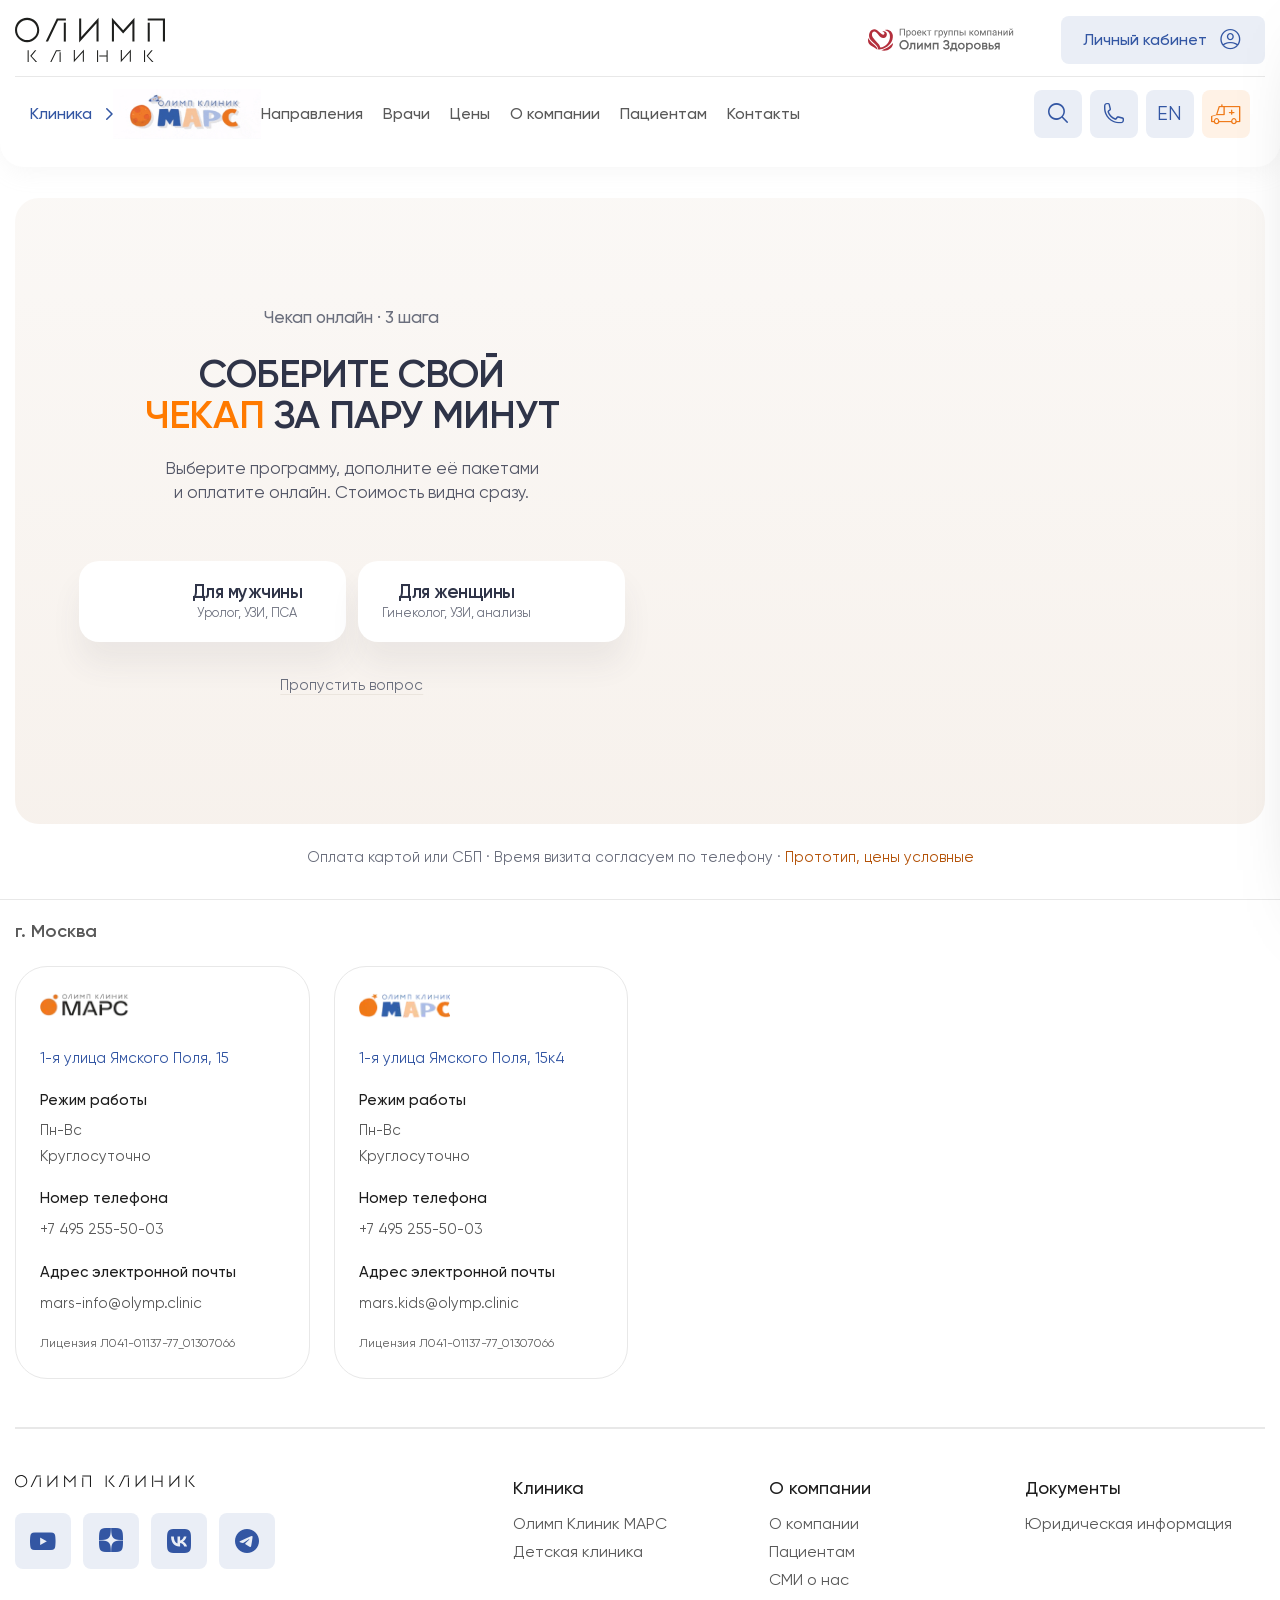
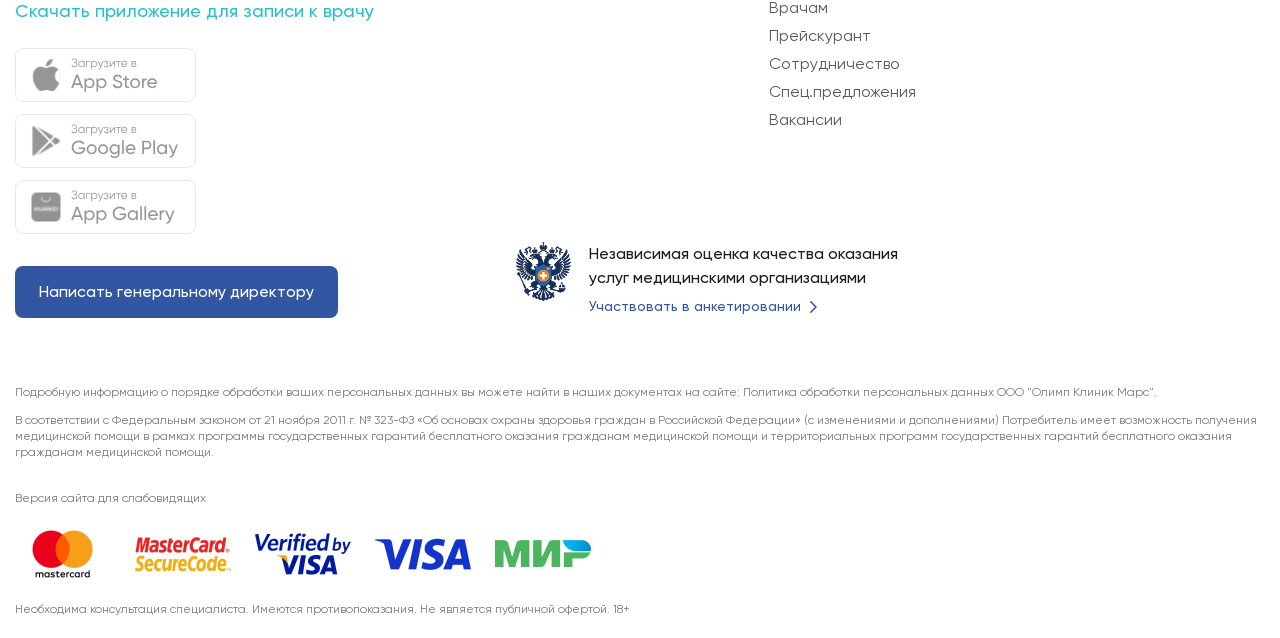
==== commit 0dab6a31: "v3: фавикон с сайта Mars Clinic Co-Authored-By: Claude Opus 5.5 <noreply@anthropic.com>" ====
--- a/v3.html
+++ b/v3.html
@@ -4,7 +4,14 @@
 <meta charset="utf-8">
 <meta name="viewport" content="width=device-width, initial-scale=1, viewport-fit=cover">
 <title>Конструктор чекапа · v3</title>
-<link rel="icon" type="image/png" sizes="96x96" href="[data-uri]">
+<link rel="shortcut icon" href="site-shell/favicon/favicon.ico" type="image/x-icon">
+<link rel="icon" type="image/png" sizes="16x16" href="site-shell/favicon/favicon-16x16.png">
+<link rel="icon" type="image/png" sizes="32x32" href="site-shell/favicon/favicon-32x32.png">
+<link rel="icon" type="image/png" sizes="48x48" href="site-shell/favicon/favicon-48x48.png">
+<link rel="icon" type="image/png" sizes="192x192" href="site-shell/favicon/favicon-192x192.png">
+<link rel="icon" type="image/png" sizes="512x512" href="site-shell/favicon/favicon-512x512.png">
+<link rel="apple-touch-icon" sizes="167x167" href="site-shell/favicon/apple-touch-icon-167x167.png">
+<link rel="apple-touch-icon" sizes="180x180" href="site-shell/favicon/apple-touch-icon-180x180.png">
 <link rel="preconnect" href="https://fonts.googleapis.com">
 <link rel="stylesheet" href="https://fonts.googleapis.com/css2?family=JetBrains+Mono:wght@400;600&display=swap">
 <style>
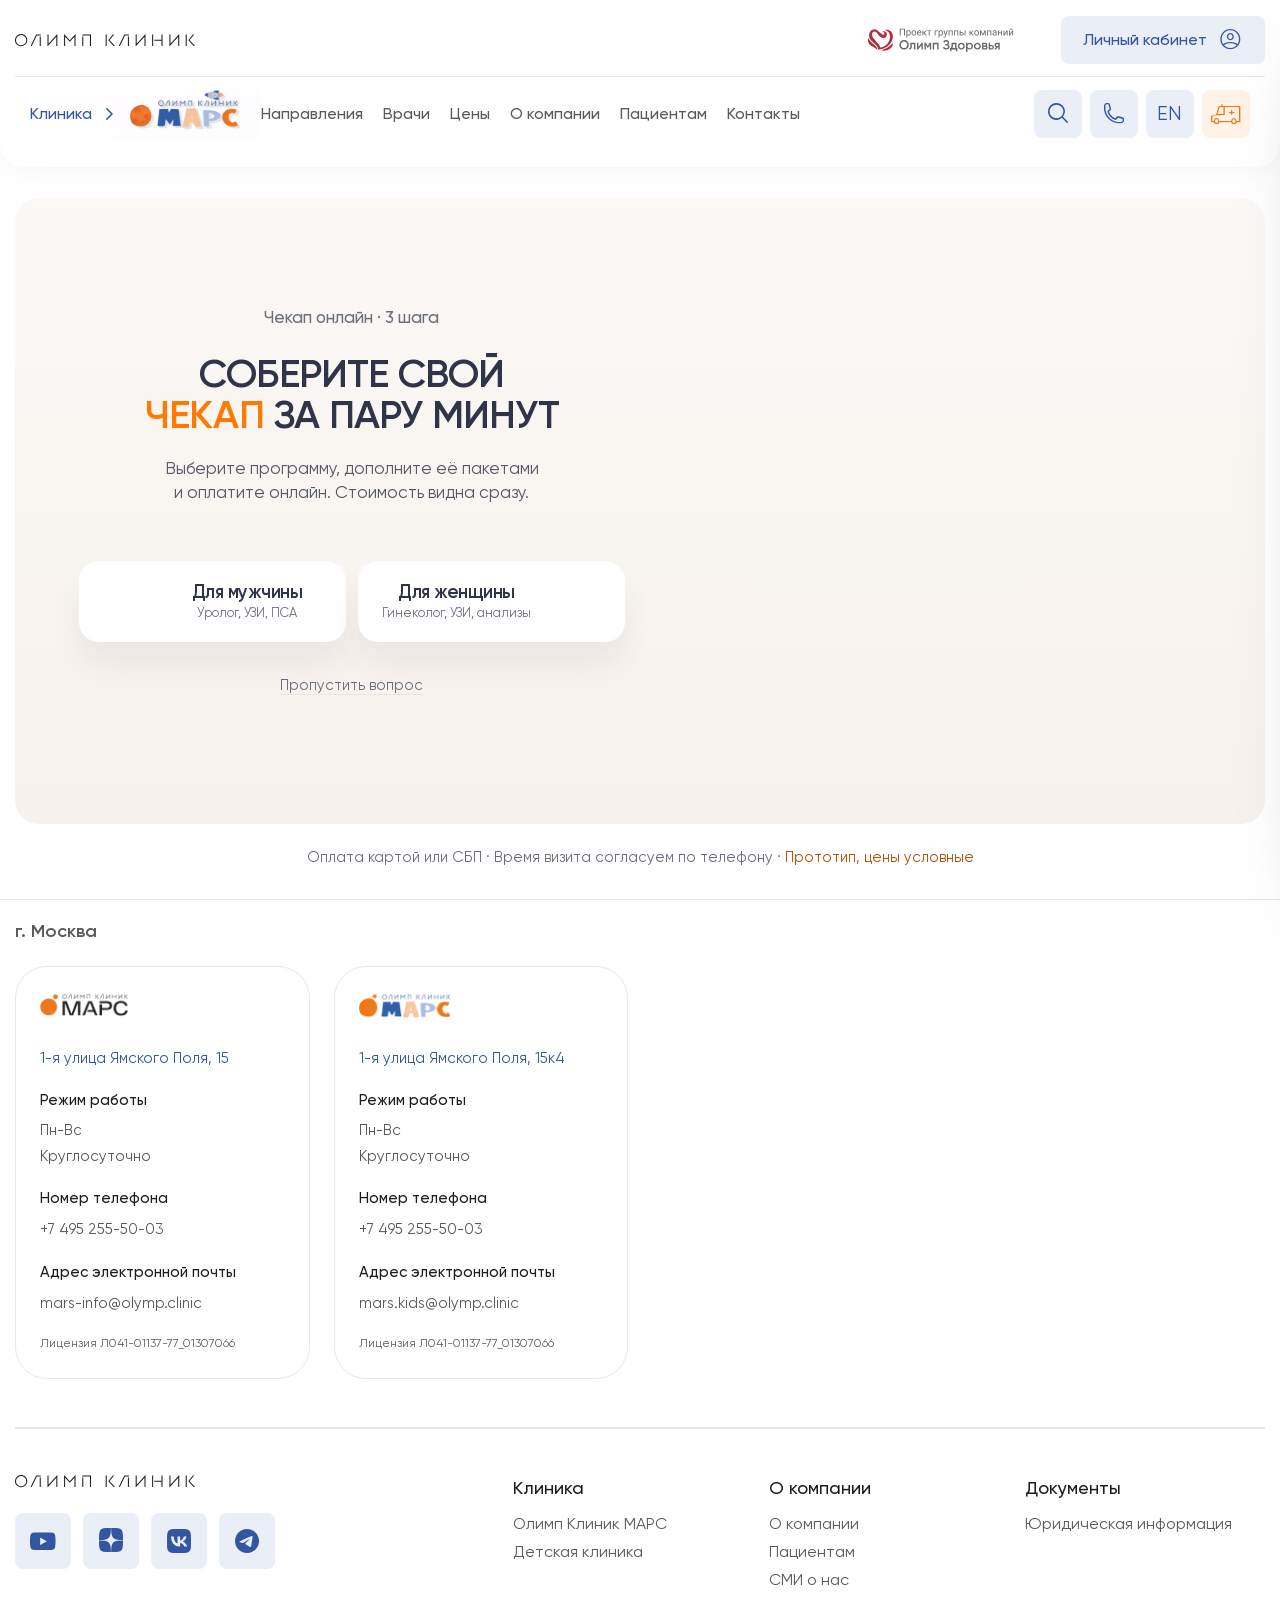
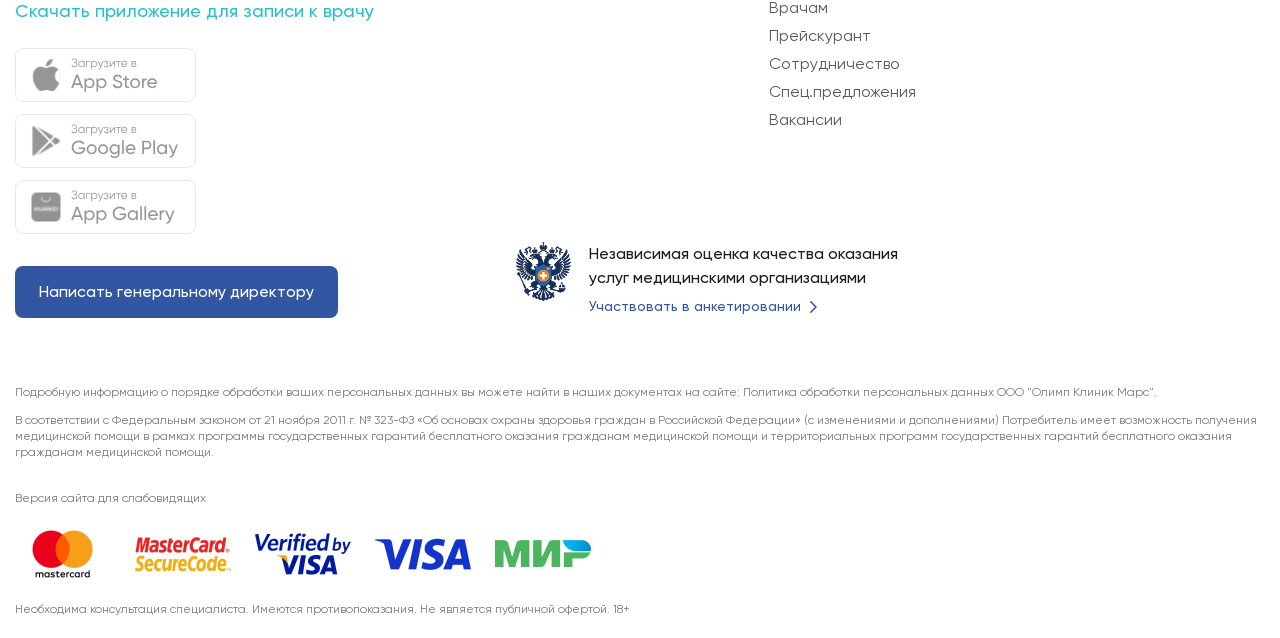
==== commit 962eea82: "v3: поля формы белые с обводкой Co-Authored-By: Claude Opus 5.5 <noreply@anthropic.com>" ====
--- a/v3.html
+++ b/v3.html
@@ -362,7 +362,8 @@
 .form{margin-top:max(10px,calc(20 * var(--vu)));display:grid;grid-template-columns:repeat(3,minmax(0,1fr));gap:12px}
 @media (max-width:760px){ .form{grid-template-columns:minmax(0,1fr)} }
 .fld{display:flex;flex-direction:column;gap:4px;font-size:14px;color:var(--muted)}
-.fld input{font:inherit;font-size:16px;color:var(--ink);background:var(--bg);border:1px solid transparent;border-radius:8px;padding:max(8px,calc(11 * var(--vu))) 16px;transition:border-color .2s,box-shadow .2s}
+.fld input{font:inherit;font-size:16px;color:var(--ink);background:var(--card);border:1px solid #d9dbe1;border-radius:8px;padding:max(8px,calc(11 * var(--vu))) 16px;transition:border-color .2s,box-shadow .2s}
+@media (hover:hover){.fld input:hover{border-color:#b4b9c6}}
 .fld input:focus{outline:none;border-color:var(--navy);box-shadow:0 0 0 4px rgba(32,63,140,.12)}
 .fld.err input{border-color:var(--err)}
 .fld .e{color:var(--err);font-size:13px}
